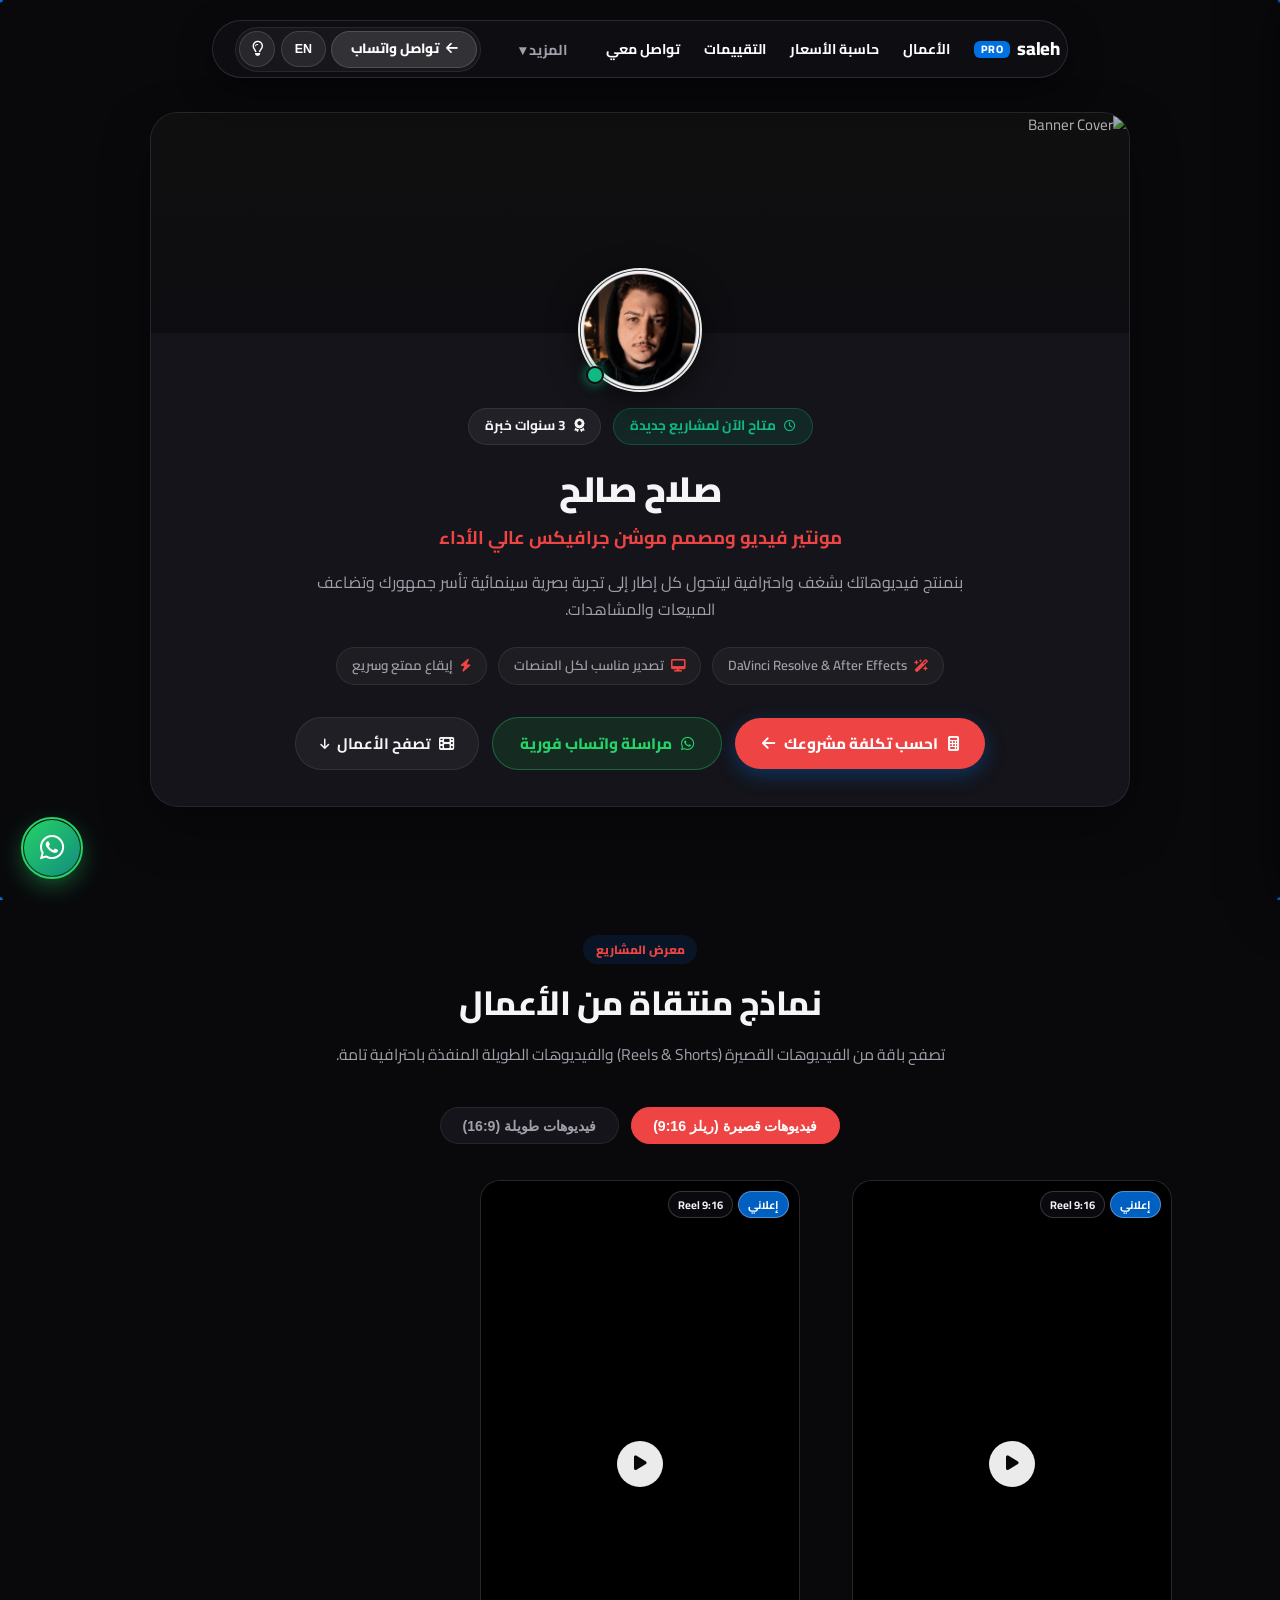
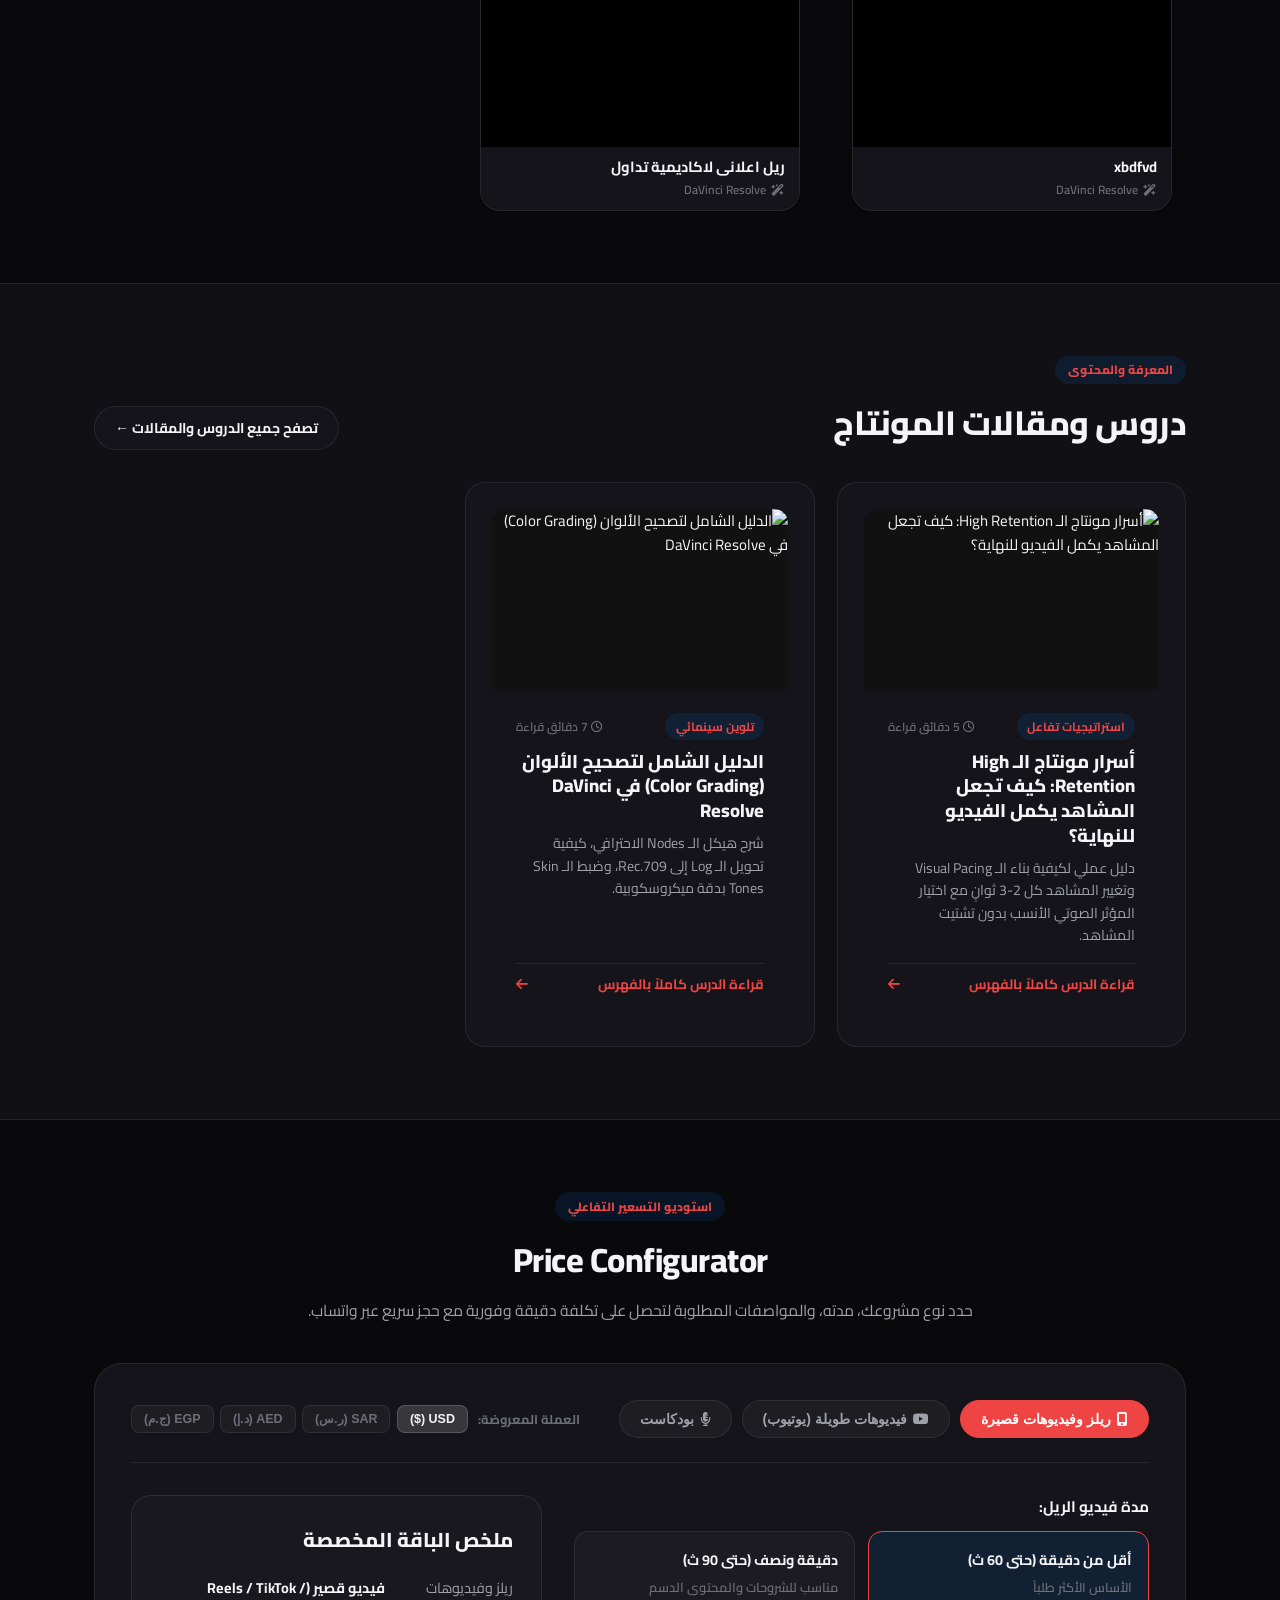
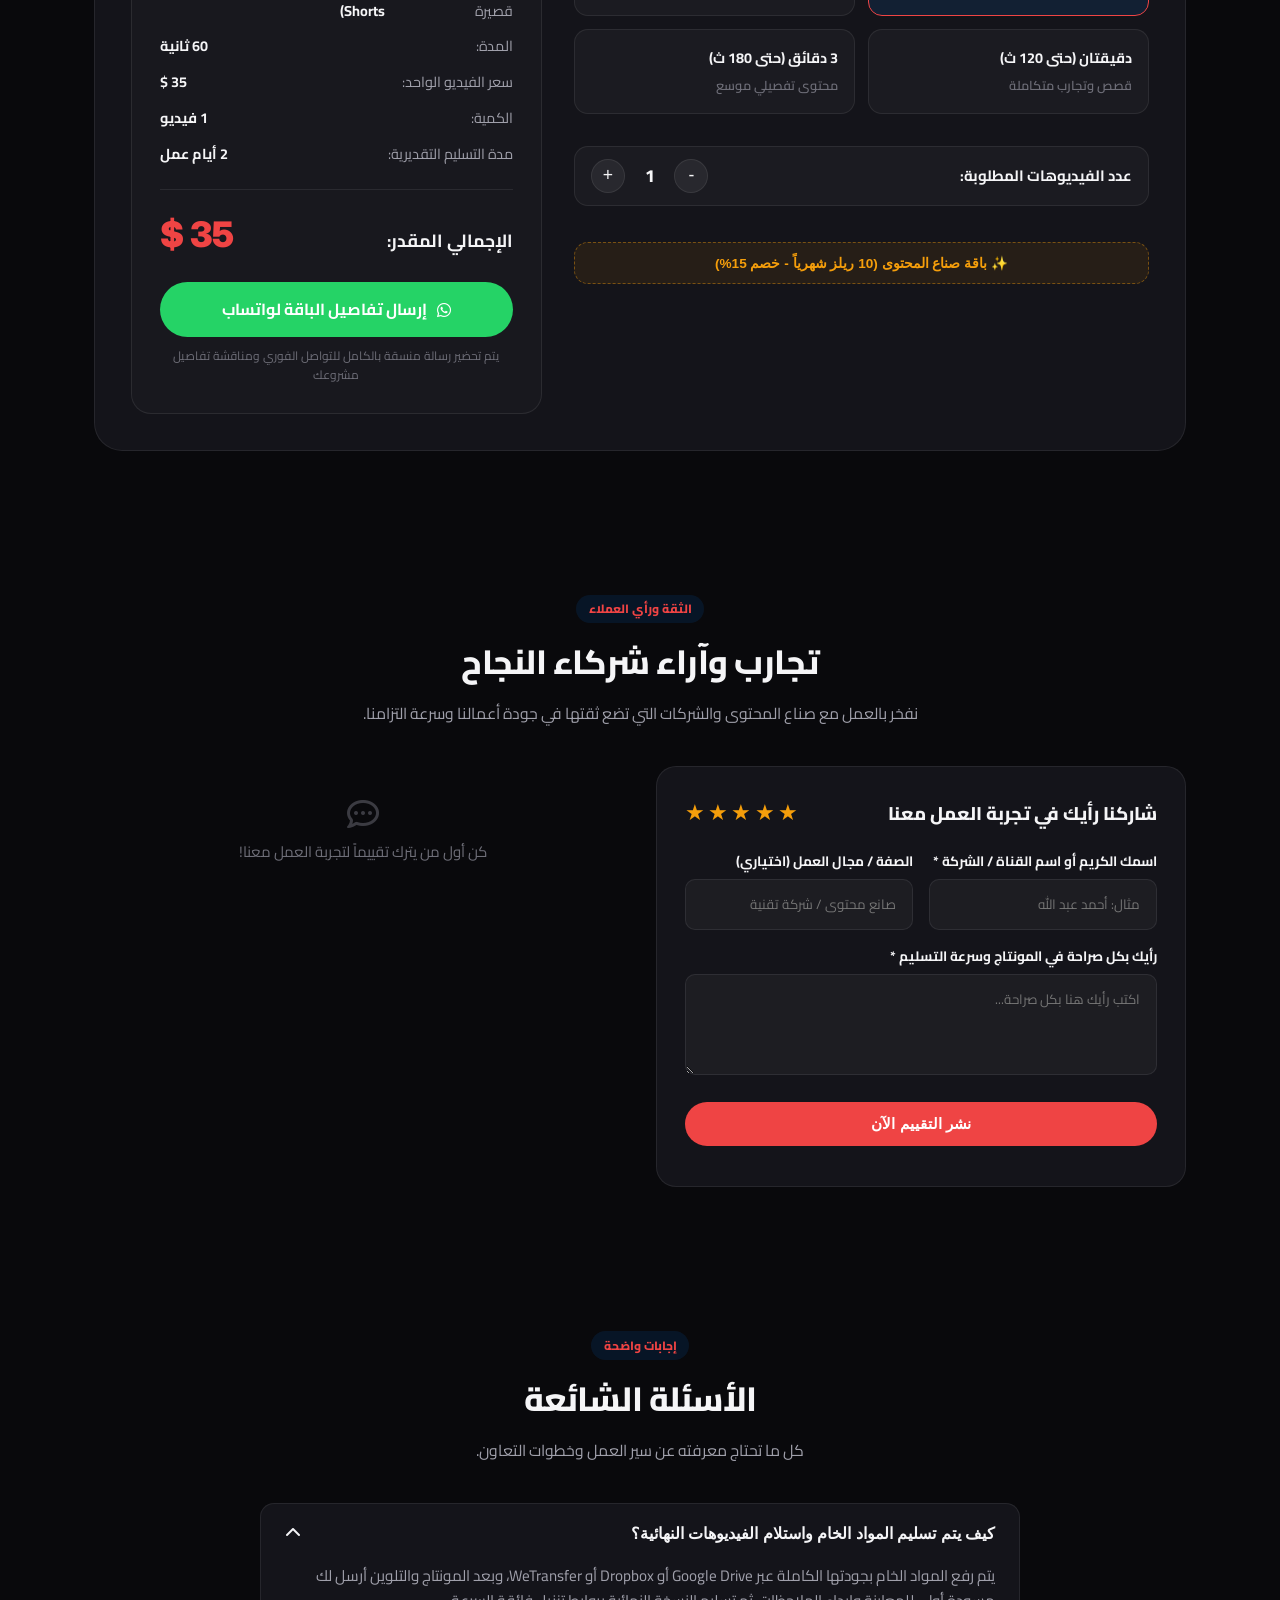
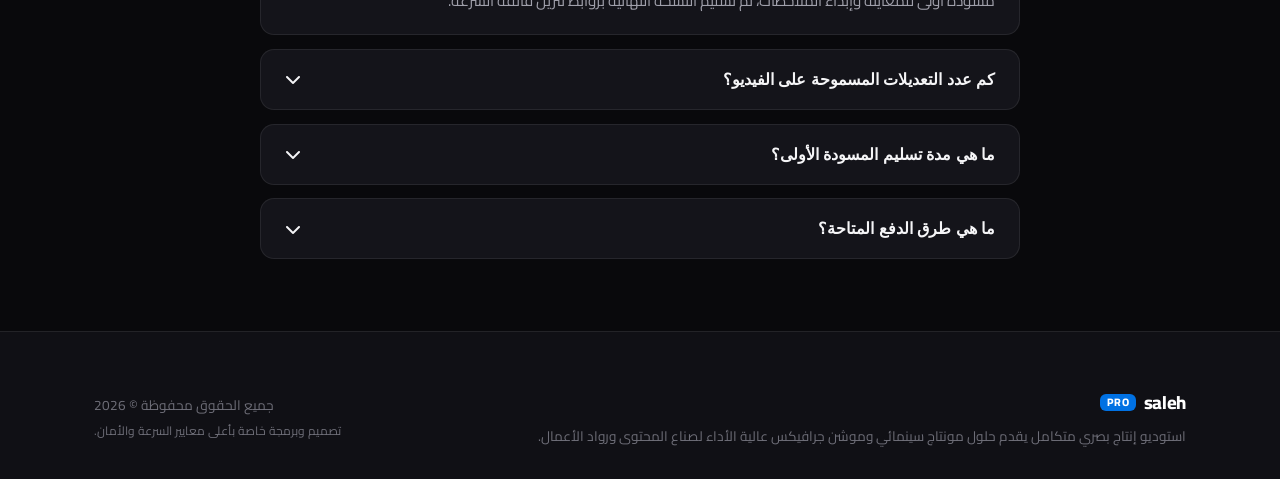
==== index.html @ 693d6382 "feat: eliminate mobile Google Drive touch overlay with desktop emulation scaler and bump v20261017_0" ====
<!DOCTYPE html>
<html lang="ar" dir="rtl">

<head>
    <meta charset="UTF-8">
    <meta name="viewport" content="width=device-width, initial-scale=1.0">
    <title>بورتفوليو مونتاج سينمائي احترافي | Creative Portfolio</title>
    <meta name="description"
        content="بورتفوليو واستوديو إنتاج فيديو سينمائي وموشن جرافيكس عالي الأداء لصناع المحتوى والبراندات. تصفح الأعمال، متجر القوالب، واحسب تكلفة مشروعك فورياً.">
    <link rel="icon" type="image/svg+xml" href="img/favicon.svg">

    <!-- Preconnect & Fonts -->
    <link rel="preconnect" href="https://fonts.googleapis.com">
    <link rel="preconnect" href="https://fonts.gstatic.com" crossorigin>
    <link
        href="https://fonts.googleapis.com/css2?family=Cairo:wght@400;600;700;800;900&family=Inter:wght@400;600;700;800;900&display=swap"
        rel="stylesheet">

    <!-- Stylesheet (Local First for Zero Latency) -->
    <link rel="stylesheet" href="css/style.css?v=20261017_010000">

    <!-- Configuration & Central Data Store (Synchronous head load for zero-FOUC and instant mobile hydration) -->
    <script src="js/config.js?v=20261017_010000"></script>

    <!-- Font Awesome Icons 6 -->
    <link rel="stylesheet" href="https://cdnjs.cloudflare.com/ajax/libs/font-awesome/6.5.1/css/all.min.css">

    <!-- Critical CSS Guard (Instant Dark Palette & Layout Stability) -->
    <style id="criticalFoucGuard">
        :root {
            --font-arabic: "Cairo", "Segoe UI", Tahoma, -apple-system, BlinkMacSystemFont, sans-serif;
            --font-sans: "Inter", -apple-system, BlinkMacSystemFont, "Segoe UI", sans-serif;
            --apple-blue: #0071e3;
            --apple-blue-hover: #0077ed;
            --bg-main: #09090c;
            --bg-surface: #101015;
            --bg-card: #14141a;
            --text-primary: #f5f5f7;
            --text-secondary: #a0a0ab;
            --border-subtle: rgba(255, 255, 255, 0.08);
            --border-glow: rgba(255, 255, 255, 0.25);
            --radius-pill: 9999px;
            --radius-xl: 28px;
        }
        html, body {
            background-color: #09090c !important;
            color: #f5f5f7 !important;
            font-family: var(--font-arabic) !important;
            margin: 0;
            padding: 0;
            -webkit-font-smoothing: antialiased;
        }
        body.theme-light {
            --bg-main: #f6f7fb;
            --bg-surface: #ffffff;
            --bg-card: #ffffff;
            --text-primary: #1d1d1f;
            --text-secondary: #6e6e73;
            background-color: #f6f7fb !important;
            color: #1d1d1f !important;
        }
        /* Hero Profile Card Cloak - Instant 0-FOUC Reveal */
        .hero-profile-card {
            background: var(--bg-card);
            border: 1px solid var(--border-subtle);
            border-radius: var(--radius-xl);
            overflow: hidden;
            box-shadow: 0 20px 50px rgba(0, 0, 0, 0.35);
            max-width: 980px;
            margin: 0 auto;
            position: relative;
            opacity: 0;
            visibility: hidden;
            transition: opacity 0.18s ease-out;
        }
        .hero-profile-card.hydrated {
            opacity: 1 !important;
            visibility: visible !important;
        }
        .profile-card-cover-wrap {
            position: relative;
            width: 100%;
            height: 220px;
            overflow: hidden;
            background: #111;
        }
        .profile-card-cover-img {
            width: 100%;
            height: 100%;
            object-fit: cover;
            object-position: center;
            filter: brightness(0.85);
            display: block;
        }
        .profile-card-main-body {
            padding: 0 2.25rem 2.25rem 2.25rem;
            position: relative;
            display: flex;
            flex-direction: column;
            align-items: center;
            text-align: center;
        }
        .profile-avatar-outer-wrap {
            margin-top: -65px;
            margin-bottom: 1rem;
            position: relative;
            z-index: 10;
        }
        .profile-avatar-frame {
            width: 124px;
            height: 124px;
            border-radius: 50%;
            border: 2.5px solid rgba(255, 255, 255, 0.9);
            box-shadow: 0 8px 30px rgba(0, 0, 0, 0.5);
            position: relative;
            background: #111;
            display: flex;
            align-items: center;
            justify-content: center;
        }
        .profile-avatar-img {
            width: 100%;
            height: 100%;
            border-radius: 50%;
            object-fit: cover;
            display: block;
        }
        .profile-hero-name {
            font-size: 2.2rem;
            font-weight: 900;
            margin-bottom: 0.4rem;
            color: var(--text-primary);
            letter-spacing: -0.5px;
            min-height: 2.6rem;
        }
        .profile-hero-role {
            font-size: 1.15rem;
            font-weight: 700;
            color: var(--apple-blue);
            margin-bottom: 1rem;
        }
        .profile-hero-bio {
            max-width: 680px;
            color: var(--text-secondary);
            font-size: 1rem;
            line-height: 1.7;
            margin-bottom: 1.5rem;
        }
    </style>

    <!-- Zero-FOUC Pre-Hydration -->
    <script>
        (function() {
            try {
                var rawCfg = localStorage.getItem('pro_portfolio_config');
                var theme = localStorage.getItem('site_theme');
                var defLang = 'ar';
                if (rawCfg) {
                    var c = JSON.parse(rawCfg);
                    if (!theme && c.branding && c.branding.theme) theme = c.branding.theme;
                    if (c.branding && c.branding.defaultLang) defLang = c.branding.defaultLang;
                    if (c.branding && c.branding.accentColor) {
                        document.documentElement.style.setProperty('--apple-blue', c.branding.accentColor);
                        document.documentElement.style.setProperty('--accent-glow', c.branding.accentColor + '30');
                    }
                }
                var lang = localStorage.getItem('site_lang') || defLang;
                document.documentElement.setAttribute('lang', lang);
                document.documentElement.setAttribute('dir', lang === 'ar' ? 'rtl' : 'ltr');
                if (theme === 'light') {
                    document.documentElement.classList.add('theme-light');
                    document.documentElement.classList.remove('theme-dark');
                } else {
                    document.documentElement.classList.add('theme-dark');
                    document.documentElement.classList.remove('theme-light');
                }
            } catch(e) {}
        })();
    </script>
</head>

<body class="theme-dark">

    <!-- Lightweight Background Particles Canvas -->
    <canvas id="particlesCanvas" class="bg-particles-canvas"></canvas>

    <!-- Mobile Navigation Drawer -->
    <div class="mobile-nav-backdrop" id="mobileNavBackdrop"></div>
    <aside class="mobile-nav-drawer" id="mobileNavDrawer">
        <div class="mobile-nav-header">
            <a href="index.html" class="nav-brand">
                <span id="mobileBrandLogoText">CREATIVE</span><span class="brand-badge" id="mobileBrandLogoBadge">PORTFOLIO</span>
            </a>
            <button type="button" class="btn-icon-toggle" id="btnCloseMobileNav" aria-label="Close Menu">
                <i class="fa-solid fa-xmark"></i>
            </button>
        </div>
        <div class="mobile-nav-links" id="mobileNavLinks"></div>
        <div style="margin-top: auto; padding-top: 1.5rem; border-top: 1px solid var(--border-subtle); display:flex; gap:0.6rem;">
            <a href="https://wa.me/201028076694" target="_blank" rel="noopener noreferrer" class="btn-pill-cta" id="mobileNavWaCta" style="flex-grow:1; justify-content:center;">
                <i class="fa-brands fa-whatsapp"></i> واتساب
            </a>
        </div>
    </aside>

    <!-- ==========================================================================
         1. Dynamic Island Floating Navbar
         ========================================================================== -->
    <div class="floating-navbar-wrapper">
        <header class="navbar-pill">
            <a href="index.html" class="nav-brand" id="brandLogoLink">
                <span id="brandLogoText">CREATIVE</span><span class="brand-badge pro-badge" id="brandLogoBadge">PRO</span>
            </a>

            <nav class="nav-links-desktop" id="dynamicNavContainer">
                <a href="#portfolio" data-i18n="nav.showcase">الأعمال</a>
                <a href="#calculator" data-i18n="nav.calculator">حاسبة الأسعار</a>
                <a href="#reviews" data-i18n="nav.reviews">التقييمات</a>
                <a href="#footerNavBrand" data-i18n="nav.contact">تواصل معي</a>
            </nav>

            <div class="nav-controls-capsule">
                <!-- Direct WhatsApp CTA Pill with Arrow (matching Image 3) -->
                <a href="https://wa.me/201028076694" target="_blank" rel="noopener noreferrer" class="nav-whatsapp-pill" id="navWaCta">
                    <i class="fa-solid fa-arrow-left" id="navWaArrow"></i>
                    <span data-i18n="nav.whatsappCta">تواصل واتساب</span>
                </a>

                <!-- Language Toggle -->
                <button class="nav-control-circle lang-btn" id="langToggleBtn" aria-label="Toggle Language" title="تغيير اللغة">
                    <span id="currentLangLabel">EN</span>
                </button>

                <!-- Theme Toggle with Lightbulb Icon (matching Image 3) -->
                <button class="nav-control-circle" id="themeToggleBtn" aria-label="Toggle Theme" title="تبديل الثيم">
                    <i class="fa-regular fa-lightbulb" id="themeToggleIcon"></i>
                </button>

                <!-- Mobile Menu Hamburger Button -->
                <button type="button" class="btn-mobile-nav-toggle" id="btnOpenMobileNav" aria-label="Open Menu">
                    <i class="fa-solid fa-bars"></i>
                </button>
            </div>
        </header>
    </div>

    <!-- ==========================================================================
         2. Hero Profile Card (Elite Studio Identity)
         ========================================================================== -->
    <section class="hero-section" id="bento">
        <div class="container">
            <div class="hero-profile-card" id="heroProfileCard">
                <!-- 1. Panoramic Banner Header -->
                <div class="profile-card-cover-wrap">
                    <img id="heroProfileCover" src="data:image/svg+xml,%3Csvg xmlns='http://www.w3.org/2000/svg' viewBox='0 0 1 1'%3E%3C/svg%3E" alt="Banner Cover" class="profile-card-cover-img">
                    <div class="cover-vignette-overlay"></div>
                </div>

                <!-- 2. Profile Card Content Area -->
                <div class="profile-card-main-body">
                    <!-- Avatar with crisp white border and live status indicator -->
                    <div class="profile-avatar-outer-wrap">
                        <div class="profile-avatar-frame">
                            <img id="heroProfileAvatar" src="data:image/svg+xml,%3Csvg xmlns='http://www.w3.org/2000/svg' viewBox='0 0 1 1'%3E%3C/svg%3E" alt="Avatar" class="profile-avatar-img">
                            <span class="status-indicator-dot dot-online" id="heroStatusDot" title="متصل الآن"></span>
                        </div>
                    </div>

                    <!-- Meta Badges Row (Online status + Availability + Experience) -->
                    <div class="profile-status-pills-row">
                        <span class="status-pill status-pill-available" id="heroStatusBadge">
                            <i class="fa-regular fa-clock" style="font-size:0.75rem;"></i>
                            <span id="heroAvailabilityText"></span>
                        </span>
                        <span class="status-pill status-pill-exp" id="heroExpBadge">
                            <i class="fa-solid fa-award"></i>
                        </span>
                    </div>

                    <!-- Name and Professional Title -->
                    <h1 class="profile-hero-name" id="heroProfileName"></h1>
                    <h2 class="profile-hero-role" id="heroProfileRole"></h2>

                    <!-- Concise Punchy Bio -->
                    <p class="profile-hero-bio" id="heroProfileBio"></p>

                    <!-- Creative Arsenal & Feature Chips -->
                    <div class="profile-chips-row" id="heroFeaturesWrap">
                        <span class="hero-chip"><i class="fa-solid fa-wand-magic-sparkles"></i> DaVinci Resolve & After Effects</span>
                        <span class="hero-chip"><i class="fa-solid fa-desktop"></i> تصدير مناسب لكل المنصات</span>
                        <span class="hero-chip"><i class="fa-solid fa-bolt"></i> إيقاع ممتع وسريع</span>
                    </div>

                    <!-- Action CTA Buttons Group -->
                    <div class="profile-actions-row">
                        <a href="#calculator" class="btn-hero-primary" id="heroCalcBtn">
                            <i class="fa-solid fa-calculator"></i>
                            <span data-i18n="heroCard.calcBtn">احسب تكلفة مشروعك</span>
                            <i class="fa-solid fa-arrow-left"></i>
                        </a>
                        <a href="https://wa.me/201028076694" target="_blank" rel="noopener noreferrer" class="btn-hero-secondary" id="heroWaBtn">
                            <i class="fa-brands fa-whatsapp"></i>
                            <span data-i18n="heroCard.waBtn">مراسلة واتساب فورية</span>
                        </a>
                        <a href="#portfolio" class="btn-hero-tertiary" id="heroWorksBtn">
                            <i class="fa-solid fa-film"></i>
                            <span data-i18n="heroCard.worksBtn">تصفح الأعمال</span>
                            <i class="fa-solid fa-arrow-down" style="font-size:0.75rem;"></i>
                        </a>
                    </div>
                </div>

                <!-- Instant Synchronous Hydration (Zero-FOUC on Refresh) -->
                <script>
                    (function() {
                        try {
                            var card = document.getElementById('heroProfileCard');
                            var rawCfg = localStorage.getItem('pro_portfolio_config');
                            var defCfg = (typeof DEFAULT_CONFIG !== 'undefined' && DEFAULT_CONFIG) ? DEFAULT_CONFIG : null;
                            var cfg = rawCfg ? JSON.parse(rawCfg) : defCfg;
                            var p = (cfg && cfg.profile) ? cfg.profile : (defCfg ? defCfg.profile : null);
                            var lang = localStorage.getItem('site_lang') || (cfg && cfg.branding && cfg.branding.defaultLang) || 'ar';
                            var isAr = lang === 'ar';

                            var a = document.getElementById('heroProfileAvatar');
                            if (a) a.src = (p && p.avatarUrl) ? p.avatarUrl : 'img/default-avatar.svg';

                            var c = document.getElementById('heroProfileCover');
                            if (c) c.src = (p && p.coverUrl) ? p.coverUrl : 'img/default-cover.svg';

                            var n = document.getElementById('heroProfileName');
                            if (n) n.textContent = p ? (isAr ? (p.nameAr || p.nameEn || '') : (p.nameEn || p.nameAr || '')) : (isAr ? 'صلاح صالح' : 'Salah Saleh');

                            var r = document.getElementById('heroProfileRole');
                            if (r) r.textContent = p ? (isAr ? (p.roleAr || p.roleEn || '') : (p.roleEn || p.roleAr || '')) : (isAr ? 'مونتير فيديو ومصمم موشن جرافيكس سينمائي' : 'Cinematic Video Editor & Motion Designer');

                            var b = document.getElementById('heroProfileBio');
                            if (b) b.textContent = p ? (isAr ? (p.bioAr || p.bioEn || '') : (p.bioEn || p.bioAr || '')) : (isAr ? 'بنمنتج فيديوهاتك بشغف واحترافية ليتحول كل إطار إلى تجربة بصرية سينمائية تأسر جمهورك وتضاعف المبيعات والمشاهدات.' : 'Crafting high-retention cinematic edits and kinetic visuals for creators and brands.');

                            var e = document.getElementById('heroExpBadge');
                            var yrs = (p && p.expYears) ? p.expYears : 3;
                            if (e) e.innerHTML = '<i class="fa-solid fa-award"></i> ' + yrs + (isAr ? ' سنوات خبرة' : '+ Years Experience');

                            var st = (p && p.workStatus) ? p.workStatus : 'online';
                            var d = document.getElementById('heroStatusDot');
                            if (d) d.className = 'status-indicator-dot dot-' + st;

                            var sb = document.getElementById('heroStatusBadge');
                            if (sb) sb.className = 'status-pill status-pill-' + (st === 'online' ? 'available' : (st === 'busy' ? 'busy' : 'offline'));

                            var at = document.getElementById('heroAvailabilityText');
                            if (at) {
                                if (isAr) {
                                    at.textContent = (p && (p.availabilityText || p.statusTextAr)) ? (p.availabilityText || p.statusTextAr) : (st === 'online' ? 'متاح الآن لمشاريع جديدة' : (st === 'busy' ? 'مشغول حالياً • متاح للحجز المسبق' : 'خارج أوقات العمل الآن'));
                                } else {
                                    at.textContent = (p && (p.availabilityTextEn || p.statusTextEn)) ? (p.availabilityTextEn || p.statusTextEn) : (st === 'online' ? 'Available now for new projects' : (st === 'busy' ? 'Currently busy • Available for booking' : 'Outside business hours'));
                                }
                            }

                            // Hydrate Feature Chips atomically
                            var featsWrap = document.getElementById('heroFeaturesWrap');
                            if (featsWrap) {
                                var feats = isAr 
                                    ? ((p && Array.isArray(p.features) && p.features.length > 0) ? p.features : ["DaVinci Resolve & After Effects", "تصدير مناسب لكل المنصات", "إيقاع ممتع وسريع"])
                                    : ((p && Array.isArray(p.featuresEn) && p.featuresEn.length > 0) ? p.featuresEn : ["DaVinci Resolve & After Effects", "Platform-Optimized Deliverables", "High Retention & Cinematic Pacing"]);
                                var icons = ['fa-wand-magic-sparkles', 'fa-desktop', 'fa-bolt', 'fa-film', 'fa-star'];
                                featsWrap.innerHTML = feats.map(function(feat, idx) {
                                    return '<span class="hero-chip"><i class="fa-solid ' + icons[idx % icons.length] + '"></i> ' + feat + '</span>';
                                }).join('');
                            }

                            // Hydrate CTA buttons
                            var heroCalcBtn = document.getElementById('heroCalcBtn');
                            if (heroCalcBtn) {
                                var sCalc = heroCalcBtn.querySelector('span');
                                if (sCalc) sCalc.textContent = isAr ? 'احسب تكلفة مشروعك' : 'Estimate Project Cost';
                            }
                            var heroWaBtn = document.getElementById('heroWaBtn');
                            if (heroWaBtn) {
                                var sWa = heroWaBtn.querySelector('span');
                                if (sWa) sWa.textContent = isAr ? 'مراسلة واتساب فورية' : 'Direct WhatsApp Chat';
                                if (p && p.whatsapp) heroWaBtn.href = 'https://wa.me/' + p.whatsapp;
                            }
                            var heroWorksBtn = document.getElementById('heroWorksBtn');
                            if (heroWorksBtn) {
                                var sWorks = heroWorksBtn.querySelector('span');
                                if (sWorks) sWorks.textContent = isAr ? 'تصفح الأعمال' : 'Explore Portfolio';
                            }

                            if (p && p.logoImgUrl) {
                                var bImg = document.getElementById('brandLogoImg');
                                if (bImg) { bImg.src = p.logoImgUrl; bImg.style.display = 'inline-block'; }
                                var bText = document.getElementById('brandTextWrap');
                                if (bText) bText.style.display = 'none';
                            } else if (p && p.logoText) {
                                var lt = document.getElementById('brandLogoText');
                                if (lt) lt.textContent = p.logoText;
                                var lb = document.getElementById('brandLogoBadge');
                                if (lb) lb.textContent = p.logoBadge || '';
                            }

                            // Reveal completely hydrated card atomically
                            if (card) {
                                card.classList.add('hydrated');
                            }
                        } catch(err) {
                            var cardFallback = document.getElementById('heroProfileCard');
                            if (cardFallback) cardFallback.classList.add('hydrated');
                        }
                    })();
                </script>
            </div>
        </div>
    </section>

    <!-- ==========================================================================
         3. Portfolio Showcase Section
         ========================================================================== -->
    <section class="portfolio-section" id="portfolio">
        <div class="container">
            <div class="section-head">
                <span class="section-tag" data-i18n="portfolio.tag">معرض المشاريع</span>
                <h2 class="section-title" data-i18n="portfolio.title">نماذج منتقاة من الأعمال</h2>
                <p class="section-desc" data-i18n="portfolio.subtitle">
                    تصفح باقة من الفيديوهات القصيرة (Reels & Shorts) والفيديوهات الطويلة المنفذة باحترافية تامة.
                </p>
            </div>

            <div class="portfolio-filter-bar">
                <button class="filter-btn active" data-filter="shorts" data-i18n="portfolio.filterShorts">
                    <i class="fa-solid fa-mobile-screen"></i> ريلز وشورتس (9:16)
                </button>
                <button class="filter-btn" data-filter="long" data-i18n="portfolio.filterLong">
                    <i class="fa-brands fa-youtube"></i> فيديوهات طويلة (16:9)
                </button>
            </div>

            <!-- Dynamic Projects Grid -->
            <div class="projects-grid" id="projectsGrid"></div>
        </div>
    </section>

    <!-- ==========================================================================
         4. Tutorials & Articles Preview Section
         ========================================================================== -->
    <section class="portfolio-section" id="homeTutorialsSection" style="background: var(--bg-surface); border-top: 1px solid var(--border-subtle); border-bottom: 1px solid var(--border-subtle);">
        <div class="container">
            <div style="display:flex; justify-content:space-between; align-items:flex-end; margin-bottom:2rem; flex-wrap:wrap; gap:1rem;">
                <div>
                    <span class="section-tag" data-i18n="tutorials.tag">المعرفة والمحتوى</span>
                    <h2 class="section-title" style="margin-bottom:0;" data-i18n="tutorials.title">دروس ومقالات المونتاج</h2>
                </div>
                <a href="tutorials.html" class="btn-secondary" style="font-size:0.88rem; padding:0.6rem 1.25rem;">
                    تصفح جميع الدروس والمقالات ←
                </a>
            </div>

            <div class="tutorials-grid" id="homeTutorialsPreview"></div>
        </div>
    </section>

    <!-- ==========================================================================
         5. Digital Templates & Products Store Preview Section
         ========================================================================== -->
    <section class="portfolio-section" id="homeStoreSection">
        <div class="container">
            <div style="display:flex; justify-content:space-between; align-items:flex-end; margin-bottom:2rem; flex-wrap:wrap; gap:1rem;">
                <div>
                    <span class="section-tag" data-i18n="store.tag">الأدوات الرقمية</span>
                    <h2 class="section-title" style="margin-bottom:0;" data-i18n="store.title">متجر القوالب والملحقات</h2>
                </div>
                <a href="store.html" class="btn-secondary" style="font-size:0.88rem; padding:0.6rem 1.25rem;">
                    زيارة المتجر بالكامل ←
                </a>
            </div>

            <div class="store-grid" id="homeStorePreview"></div>
        </div>
    </section>

    <!-- ==========================================================================
         6. Interactive Studio Configurator & Multi-Currency Calculator
         ========================================================================== -->
    <section class="calculator-section" id="calculator">
        <div class="container">
            <div class="section-head">
                <span class="section-tag" data-i18n="calculator.tag">استوديو التسعير التفاعلي</span>
                <h2 class="section-title" data-i18n="calculator.title">Price Configurator</h2>
                <p class="section-desc" data-i18n="calculator.subtitle">
                    حدد نوع مشروعك، مدته، والمواصفات المطلوبة لتحصل على تكلفة دقيقة وفورية مع حجز سريع عبر واتساب.
                </p>
            </div>

            <div class="configurator-card">
                <!-- Header: Service Tabs & Multi-Currency Switcher -->
                <div class="config-header-row">
                    <div class="config-tabs">
                        <button class="tab-btn active" data-tab="shorts">
                            <i class="fa-solid fa-mobile-screen"></i>
                            <span data-i18n="calculator.tabShorts">ريلز وفيديوهات قصيرة</span>
                        </button>
                        <button class="tab-btn" data-tab="long">
                            <i class="fa-brands fa-youtube"></i>
                            <span data-i18n="calculator.tabLong">فيديوهات طويلة</span>
                        </button>
                        <button class="tab-btn" data-tab="podcast">
                            <i class="fa-solid fa-microphone-lines"></i>
                            <span data-i18n="calculator.tabPodcast">بودكاست</span>
                        </button>
                    </div>

                    <!-- Currency Switcher: USD, SAR, AED, EGP -->
                    <div class="currency-switcher">
                        <span style="font-size:0.8rem; font-weight:700; color:var(--text-muted); margin-inline-end: 0.25rem;" data-i18n="calculator.currencyLabel">العملة:</span>
                        <button class="currency-btn active" data-curr="USD">USD ($)</button>
                        <button class="currency-btn" data-curr="SAR">SAR (ر.س)</button>
                        <button class="currency-btn" data-curr="AED">AED (د.إ)</button>
                        <button class="currency-btn" data-curr="EGP">EGP (ج.م)</button>
                    </div>
                </div>

                <div class="config-body-grid">
                    <!-- Controls Column -->
                    <div class="config-options-col">

                        <!-- Tab 1: Shorts Options -->
                        <div class="calc-panel" id="panel_shorts">
                            <label class="option-group-label" data-i18n="calculator.shortsLabel">مدة فيديو الريل:</label>
                            <div class="pills-radio-grid">
                                <label class="radio-pill-card">
                                    <input type="radio" name="reelDuration" value="60" checked>
                                    <div class="pill-card-inner">
                                        <span class="pill-title" data-i18n="calculator.opt60sTitle">أقل من دقيقة (حتى 60 ث)</span>
                                        <span class="pill-rate">الأساس الأكثر طلباً</span>
                                    </div>
                                </label>
                                <label class="radio-pill-card">
                                    <input type="radio" name="reelDuration" value="90">
                                    <div class="pill-card-inner">
                                        <span class="pill-title" data-i18n="calculator.opt90sTitle">دقيقة ونصف (حتى 90 ث)</span>
                                        <span class="pill-rate">مناسب للشروحات والمحتوى الدسم</span>
                                    </div>
                                </label>
                                <label class="radio-pill-card">
                                    <input type="radio" name="reelDuration" value="120">
                                    <div class="pill-card-inner">
                                        <span class="pill-title" data-i18n="calculator.opt120sTitle">دقيقتان (حتى 120 ث)</span>
                                        <span class="pill-rate">قصص وتجارب متكاملة</span>
                                    </div>
                                </label>
                                <label class="radio-pill-card">
                                    <input type="radio" name="reelDuration" value="180">
                                    <div class="pill-card-inner">
                                        <span class="pill-title" data-i18n="calculator.opt180sTitle">3 دقائق (حتى 180 ث)</span>
                                        <span class="pill-rate">محتوى تفصيلي موسع</span>
                                    </div>
                                </label>
                            </div>
                        </div>

                        <!-- Tab 2: Long Options -->
                        <div class="calc-panel" id="panel_long" style="display: none;">
                            <label class="option-group-label" data-i18n="calculator.motionLevelLabel">مستوى الموشن جرافيكس:</label>
                            <div class="pills-radio-grid" style="margin-bottom: 1.5rem;">
                                <label class="radio-pill-card">
                                    <input type="radio" name="motionLevel" value="simple" checked>
                                    <div class="pill-card-inner">
                                        <span class="pill-title" data-i18n="calculator.motionSimple">موشن هادئ وبسيط</span>
                                        <span class="pill-rate">تقطيع احترافي وB-Rolls وكابشنز</span>
                                    </div>
                                </label>
                                <label class="radio-pill-card">
                                    <input type="radio" name="motionLevel" value="heavy">
                                    <div class="pill-card-inner">
                                        <span class="pill-title" data-i18n="calculator.motionHeavy">موشن مكثف وتفصيلي</span>
                                        <span class="pill-rate">رسوم متقدمة ومؤثرات 2D بصرية</span>
                                    </div>
                                </label>
                            </div>

                            <div style="display:flex; justify-content:space-between; margin-bottom:0.5rem;">
                                <label class="option-group-label" data-i18n="calculator.durationMinutesLabel">مدة الفيديو بالدقائق:</label>
                                <strong id="longDurationVal" style="color:var(--apple-blue); font-weight:800;">8 دقائق</strong>
                            </div>
                            <input type="range" id="longDurationSlider" min="2" max="45" value="8" step="1" style="width: 100%; accent-color: var(--apple-blue);">
                        </div>

                        <!-- Tab 3: Podcast Options -->
                        <div class="calc-panel" id="panel_podcast" style="display: none;">
                            <label class="option-group-label" data-i18n="calculator.podcastLabel">مدة حلقة البودكاست:</label>
                            <div class="pills-radio-grid">
                                <label class="radio-pill-card">
                                    <input type="radio" name="podDuration" value="60">
                                    <div class="pill-card-inner">
                                        <span class="pill-title" data-i18n="calculator.pod1h">ساعة واحدة (60 دقيقة)</span>
                                        <span class="pill-rate">كاميرتان + تنقية وهندسة صوتية</span>
                                    </div>
                                </label>
                                <label class="radio-pill-card">
                                    <input type="radio" name="podDuration" value="120" checked>
                                    <div class="pill-card-inner">
                                        <span class="pill-title" data-i18n="calculator.pod2h">ساعتان (120 دقيقة)</span>
                                        <span class="pill-rate">توزيع كامل واستخراج مقاطع</span>
                                    </div>
                                </label>
                                <label class="radio-pill-card">
                                    <input type="radio" name="podDuration" value="180">
                                    <div class="pill-card-inner">
                                        <span class="pill-title" data-i18n="calculator.pod3h">3 ساعات (180 دقيقة)</span>
                                        <span class="pill-rate">جلسات حوارية مطولة</span>
                                    </div>
                                </label>
                            </div>
                        </div>

                        <!-- Quantity Stepper -->
                        <div class="stepper-row">
                            <span style="font-weight:700;" data-i18n="calculator.qtyLabel">عدد الفيديوهات المطلوبة:</span>
                            <div class="stepper-controls">
                                <button type="button" class="stepper-btn" id="qtyMinus">-</button>
                                <span class="stepper-count" id="qtyCount">1</span>
                                <button type="button" class="stepper-btn" id="qtyPlus">+</button>
                            </div>
                        </div>

                        <!-- Monthly Deal Preset Banner -->
                        <button type="button" class="deal-banner-btn" id="dealShortsBtn" data-i18n="calculator.dealShorts">
                            ✨ باقة صناع المحتوى (10 ريلز شهرياً - خصم 15%)
                        </button>
                    </div>

                    <!-- Live Summary Column -->
                    <div class="config-summary-card">
                        <div>
                            <h3 class="summary-heading" data-i18n="calculator.summaryTitle">ملخص الباقة المخصصة</h3>
                            <div class="summary-rows">
                                <div class="s-row">
                                    <span data-i18n="calculator.tabShorts">نوع الخدمة:</span>
                                    <strong id="sumService">فيديوهات قصيرة (ريلز)</strong>
                                </div>
                                <div class="s-row">
                                    <span data-i18n="calculator.paramDuration">المدة:</span>
                                    <strong id="sumDuration">أقل من دقيقة (≤ 60 ث)</strong>
                                </div>
                                <div class="s-row">
                                    <span data-i18n="calculator.singlePrice">سعر الفيديو الواحد:</span>
                                    <strong id="sumSingle">$35</strong>
                                </div>
                                <div class="s-row">
                                    <span data-i18n="calculator.quantityTotal">الكمية:</span>
                                    <strong id="sumQty">1 فيديو</strong>
                                </div>
                                <div class="s-row">
                                    <span data-i18n="calculator.deliveryTime">مدة التسليم:</span>
                                    <strong id="sumDelivery">يومان كحد أدنى</strong>
                                </div>
                                <div class="s-row" style="display: none; color: var(--accent-emerald);">
                                    <span data-i18n="calculator.discountApplied">خصم الباقة:</span>
                                    <strong id="sumDiscount">-$52</strong>
                                </div>
                            </div>

                            <div class="s-total-row">
                                <span data-i18n="calculator.totalEstimate">الإجمالي المقدر:</span>
                                <strong class="total-price-large" id="sumTotal">$35</strong>
                            </div>
                        </div>

                        <div>
                            <a href="#" target="_blank" rel="noopener noreferrer" class="btn-whatsapp-full" id="calcWhatsAppBtn">
                                <i class="fa-brands fa-whatsapp"></i>
                                <span data-i18n="calculator.bookWhatsapp">إرسال تفاصيل الباقة لواتساب</span>
                            </a>
                            <p style="text-align: center; font-size: 0.75rem; color: var(--text-muted); margin-top: 0.6rem;" data-i18n="calculator.instantNote">
                                يتم تجهيز رسالة منسقة بالكامل للتواصل الفوري عبر واتساب
                            </p>
                        </div>
                    </div>
                </div>
            </div>
        </div>
    </section>

    <!-- ==========================================================================
         7. Client Reviews Section
         ========================================================================== -->
    <section class="reviews-section" id="reviews" style="padding: 4.5rem 0; position: relative; z-index: 10;">
        <div class="container">
            <div class="section-head">
                <span class="section-tag" data-i18n="reviews.tag">الثقة ورأي العملاء</span>
                <h2 class="section-title" data-i18n="reviews.title">تجارب وآراء شركاء النجاح</h2>
                <p class="section-desc" data-i18n="reviews.subtitle">
                    نفخر بالعمل مع صناع المحتوى والشركات التي تضع ثقتها في جودة أعمالنا وسرعة التزامنا.
                </p>
            </div>

            <div style="display: grid; grid-template-columns: 1fr 1fr; gap: 2rem;">
                <!-- Review Form -->
                <div style="background: var(--bg-card); border: 1px solid var(--border-subtle); border-radius: var(--radius-lg); padding: 1.75rem;">
                    <div style="display:flex; justify-content:space-between; align-items:center; margin-bottom:1.25rem;">
                        <h3 style="font-size:1.15rem; font-weight:800;" data-i18n="reviews.formHeading">شاركنا رأيك في تجربة العمل معنا</h3>
                        <div id="starPicker" style="display:flex; gap:0.2rem; font-size:1.4rem; color:var(--accent-gold); cursor:pointer;">
                            <span class="star-btn active" data-rating="1">★</span>
                            <span class="star-btn active" data-rating="2">★</span>
                            <span class="star-btn active" data-rating="3">★</span>
                            <span class="star-btn active" data-rating="4">★</span>
                            <span class="star-btn active" data-rating="5">★</span>
                        </div>
                    </div>

                    <form id="clientReviewForm">
                        <div style="display:grid; grid-template-columns: 1fr 1fr; gap: 1rem; margin-bottom: 1rem;">
                            <div>
                                <label style="display:block; font-size:0.85rem; font-weight:700; margin-bottom:0.4rem;" data-i18n="reviews.nameLabel">الاسم أو القناة *</label>
                                <input type="text" id="reviewName" placeholder="مثال: أحمد عبد الله" required style="width:100%; padding:0.75rem 1rem; background:rgba(255,255,255,0.04); border:1px solid var(--border-subtle); border-radius:10px; color:#fff; font-family:inherit;">
                            </div>
                            <div>
                                <label style="display:block; font-size:0.85rem; font-weight:700; margin-bottom:0.4rem;" data-i18n="reviews.roleLabel">الصفة / المجال (اختياري)</label>
                                <input type="text" id="reviewRole" placeholder="صانع محتوى / شركة تقنية" style="width:100%; padding:0.75rem 1rem; background:rgba(255,255,255,0.04); border:1px solid var(--border-subtle); border-radius:10px; color:#fff; font-family:inherit;">
                            </div>
                        </div>

                        <div style="margin-bottom: 1.25rem;">
                            <label style="display:block; font-size:0.85rem; font-weight:700; margin-bottom:0.4rem;" data-i18n="reviews.commentLabel">تجربتك في جودة المونتاج وسرعة التسليم *</label>
                            <textarea id="reviewComment" rows="3" placeholder="اكتب رأيك هنا بكل صراحة..." required style="width:100%; padding:0.75rem 1rem; background:rgba(255,255,255,0.04); border:1px solid var(--border-subtle); border-radius:10px; color:#fff; font-family:inherit;"></textarea>
                        </div>

                        <button type="submit" class="btn-primary" style="width: 100%; justify-content: center;" data-i18n="reviews.submitBtn">
                            نشر التقييم الآن
                        </button>
                        <p id="reviewFeedback" style="font-size:0.85rem; margin-top:0.75rem; text-align:center;"></p>
                    </form>
                </div>

                <!-- Reviews Display Feed -->
                <div id="publishedReviewsContainer" style="max-height: 440px; overflow-y: auto; padding-inline-end: 0.5rem;"></div>
            </div>
        </div>
    </section>

    <!-- ==========================================================================
         8. FAQ Accordion Section
         ========================================================================== -->
    <section class="faq-section" id="faq">
        <div class="container">
            <div class="section-head">
                <span class="section-tag" data-i18n="faq.tag">إجابات واضحة</span>
                <h2 class="section-title" data-i18n="faq.title">الأسئلة الشائعة</h2>
                <p class="section-desc" data-i18n="faq.subtitle">
                    كل ما تحتاج معرفته عن سير العمل وخطوات التعاون.
                </p>
            </div>

            <div class="faq-list">
                <div class="faq-item active">
                    <button class="faq-trigger">
                        <span data-i18n="faq.q1">كيف يتم تسليم المواد الخام واستلام الفيديوهات النهائية؟</span>
                        <i class="fa-solid fa-chevron-down"></i>
                    </button>
                    <div class="faq-content">
                        <p data-i18n="faq.a1">يتم رفع المواد الخام بجودتها الكاملة عبر Google Drive أو WeTransfer، وبعد المونتاج والتلوين أرسل لك مسودة أولى للمعاينة، ثم تسليم النسخة النهائية بروابط تنزيل فائقة السرعة.</p>
                    </div>
                </div>

                <div class="faq-item">
                    <button class="faq-trigger">
                        <span data-i18n="faq.q2">كم عدد التعديلات المسموحة على الفيديو؟</span>
                        <i class="fa-solid fa-chevron-down"></i>
                    </button>
                    <div class="faq-content">
                        <p data-i18n="faq.a2">أقدم جولتي تعديلات مجانية وشاملة على كل فيديو حتى نصل للنتيجة التي تفوق توقعاتك وتناسب هوية قناتك أو علامتك التجارية.</p>
                    </div>
                </div>

                <div class="faq-item">
                    <button class="faq-trigger">
                        <span data-i18n="faq.q3">ما هي مدة تسليم المسودة الأولى؟</span>
                        <i class="fa-solid fa-chevron-down"></i>
                    </button>
                    <div class="faq-content">
                        <p data-i18n="faq.a3">لفيديوهات الريلز والشورتس: من 24 إلى 48 ساعة كحد أقصى. للفيديوهات الطويلة والبودكاست: من 3 إلى 5 أيام عمل، مع إمكانية التنسيق للطلبات العاجلة.</p>
                    </div>
                </div>

                <div class="faq-item">
                    <button class="faq-trigger">
                        <span data-i18n="faq.q4">ما هي طرق الدفع المتاحة؟</span>
                        <i class="fa-solid fa-chevron-down"></i>
                    </button>
                    <div class="faq-content">
                        <p data-i18n="faq.a4">نوفر خيارات دفع مرنة تشمل: التحويل البنكي المباشر، فودافون كاش / إنستاباي (داخل مصر)، وباي بال / STC Pay / تحويل دولي (للعملاء في الخليج والدول الأخرى).</p>
                    </div>
                </div>
            </div>
        </div>
    </section>

    <!-- ==========================================================================
         9. Footer
         ========================================================================== -->
    <footer class="site-footer">
        <div class="container footer-inner">
            <div>
                <a href="#" class="nav-brand" id="footerNavBrand" style="margin-bottom: 0.5rem; display:inline-flex;">
                    CREATIVE<span class="brand-badge">PORTFOLIO</span>
                </a>
                <p class="footer-copy" data-i18n="footer.brandBio">
                    استوديو إنتاج بصري متكامل يقدم حلول مونتاج سينمائي وموشن جرافيكس عالية الأداء لصناع المحتوى ورواد الأعمال.
                </p>
            </div>
            <div style="text-align: end;">
                <p class="footer-copy" data-i18n="footer.rights">جميع الحقوق محفوظة © 2026.</p>
                <p style="font-size: 0.75rem; color: var(--text-muted); margin-top: 0.25rem;" data-i18n="footer.developerTag">
                    تصميم وبرمجة خاصة بأعلى معايير السرعة والأمان.
                </p>
            </div>
        </div>
    </footer>

    <!-- Video Lightbox Modal (Studio Experience matching Image 1) -->
    <div class="lightbox-modal" id="lightboxModal" aria-hidden="true">
        <div class="lightbox-backdrop" id="lightboxBackdrop"></div>
        <div class="lightbox-content-box" id="lightboxContentBox">
            <button class="lightbox-close-btn" id="lightboxClose" aria-label="Close Video">
                <i class="fa-solid fa-xmark"></i>
            </button>
            <div class="lightbox-player-wrapper" id="lightboxPlayerContainer"></div>
            <div class="lightbox-footer-bar" id="lightboxFooterBar">
                <div class="lightbox-meta-info">
                    <h3 class="lightbox-proj-title" id="lightboxProjectTitle">عنوان المشروع</h3>
                    <div class="lightbox-proj-sub" id="lightboxProjectSubtitle">مونتاج سينمائي • ريلز تفاعلي</div>
                </div>
                <a href="#" target="_blank" rel="noopener noreferrer" class="btn-lightbox-order" id="lightboxWaCta">
                    <i class="fa-brands fa-whatsapp"></i>
                    <span>طلب مشروع فيديو مماثل</span>
                    <i class="fa-solid fa-arrow-left"></i>
                </a>
            </div>
        </div>
    </div>

    <!-- Floating WhatsApp Action Bubble -->
    <a href="https://wa.me/201028076694" target="_blank" rel="noopener noreferrer" class="floating-wa-bubble" id="floatingWaBubble" title="تواصل عبر واتساب">
        <i class="fa-brands fa-whatsapp"></i>
        <span class="floating-wa-ping"></span>
    </a>

    <!-- Scripts -->
    <script src="js/translations.js?v=20261017_010000"></script>
    <script src="js/analytics.js?v=20261017_010000"></script>
    <script src="js/main.js?v=20261017_010000"></script>
</body>

</html>
---- css/style.css ----
/* ==========================================================================
   CREATIVE PORTFOLIO - HIGH PERFORMANCE ULTRA-FAST BENTO DESIGN SYSTEM (2026)
   ========================================================================== */

:root {
    /* Fonts */
    --font-arabic: "Cairo", "Segoe UI", Tahoma, -apple-system, BlinkMacSystemFont, sans-serif;
    --font-sans: "Inter", -apple-system, BlinkMacSystemFont, "Segoe UI", sans-serif;

    /* Dynamic Brand Accent - Changeable from Admin Panel */
    --apple-blue: #0071e3;
    --apple-blue-hover: #0077ed;
    --apple-blue-subtle: rgba(0, 113, 227, 0.12);
    --accent-glow: rgba(0, 113, 227, 0.25);

    /* Accents */
    --accent-emerald: #10b981;
    --accent-gold: #f59e0b;
    --accent-purple: #8b5cf6;
    --accent-crimson: #ef4444;
    --accent-whatsapp: #25d366;
    --accent-whatsapp-hover: #20bd5a;

    /* Radiuses */
    --radius-pill: 9999px;
    --radius-sm: 8px;
    --radius-md: 14px;
    --radius-lg: 20px;
    --radius-xl: 28px;

    /* High Performance Fast Transitions */
    --transition-fast: 0.15s ease-out;
    --transition-smooth: 0.25s ease-out;

    --container-max-w: 1140px;
}

/* Dark Theme (Default) - Optimized for 120 FPS Rendering */
body.theme-dark {
    --bg-main: #09090c;
    --bg-surface: #101015;
    --bg-card: #14141a;
    --bg-card-hover: #1c1c24;
    --text-primary: #f5f5f7;
    --text-secondary: #a0a0ab;
    --text-muted: #6e6e78;
    --border-subtle: rgba(255, 255, 255, 0.08);
    --border-strong: rgba(255, 255, 255, 0.16);
    --border-glow: rgba(255, 255, 255, 0.25);
    --glass-blur: blur(12px); /* Lightweight blur for maximum FPS */
    --glass-bg: rgba(16, 16, 22, 0.88);
    --card-shadow: 0 8px 24px rgba(0, 0, 0, 0.35);
}

/* Light Theme */
body.theme-light {
    --bg-main: #f6f7fb;
    --bg-surface: #ffffff;
    --bg-card: #ffffff;
    --bg-card-hover: #f9fafd;
    --text-primary: #121215;
    --text-secondary: #5a5a66;
    --text-muted: #8c8c98;
    --border-subtle: rgba(0, 0, 0, 0.08);
    --border-strong: rgba(0, 0, 0, 0.15);
    --border-glow: rgba(0, 0, 0, 0.22);
    --glass-blur: blur(12px);
    --glass-bg: rgba(255, 255, 255, 0.9);
    --card-shadow: 0 6px 20px rgba(0, 0, 0, 0.05);
}

/* Base Reset */
*, *::before, *::after {
    box-sizing: border-box;
    margin: 0;
    padding: 0;
}

html {
    scroll-behavior: smooth;
    font-family: var(--font-arabic);
    overflow-x: hidden;
    -webkit-font-smoothing: antialiased;
}

html[dir="ltr"] {
    font-family: var(--font-sans);
}

body {
    min-height: 100vh;
    background-color: var(--bg-main);
    color: var(--text-primary);
    font-size: 15px;
    line-height: 1.6;
    overflow-x: hidden;
    transition: background-color var(--transition-smooth), color var(--transition-smooth);
}

.container {
    width: 100%;
    max-width: var(--container-max-w);
    margin: 0 auto;
    padding: 0 1.5rem;
}

/* ==========================================================================
   Dynamic Island Floating Navbar
   ========================================================================== */
.floating-navbar-wrapper {
    position: fixed;
    top: 1.25rem;
    left: 0;
    right: 0;
    display: flex;
    justify-content: center;
    z-index: 1000;
    pointer-events: none;
    padding: 0 1rem;
}

.navbar-pill {
    pointer-events: auto;
    display: flex;
    align-items: center;
    justify-content: space-between;
    gap: 1.5rem;
    padding: 0.35rem 0.45rem 0.35rem 1.4rem;
    background: rgba(14, 14, 20, 0.94);
    backdrop-filter: blur(24px);
    -webkit-backdrop-filter: blur(24px);
    border: 1px solid rgba(255, 255, 255, 0.12);
    border-radius: 9999px;
    box-shadow: 0 12px 36px rgba(0, 0, 0, 0.45);
    transition: transform var(--transition-fast), border-color var(--transition-fast), box-shadow var(--transition-fast);
}

[dir="ltr"] .navbar-pill {
    padding: 0.35rem 1.4rem 0.35rem 0.45rem;
}

.navbar-pill:hover {
    border-color: rgba(255, 255, 255, 0.22);
}

.nav-brand {
    font-size: 1.15rem;
    font-weight: 800;
    color: #ffffff;
    text-decoration: none;
    display: flex;
    align-items: center;
    gap: 0.45rem;
    letter-spacing: -0.3px;
}

.brand-badge, .brand-badge.pro-badge {
    font-size: 0.68rem;
    font-weight: 800;
    text-transform: uppercase;
    background: #0071e3;
    color: #ffffff;
    padding: 2px 7px;
    border-radius: 6px;
    letter-spacing: 0.5px;
    display: inline-flex;
    align-items: center;
    line-height: 1.2;
}

.nav-links-desktop {
    display: flex;
    align-items: center;
    gap: 1.5rem;
}

.nav-links-desktop a {
    color: rgba(255, 255, 255, 0.72);
    text-decoration: none;
    font-size: 0.88rem;
    font-weight: 700;
    transition: color 0.2s ease;
}

.nav-links-desktop a:hover, .nav-links-desktop a.active {
    color: #ffffff;
}

.nav-controls-capsule, .nav-controls {
    display: flex;
    align-items: center;
    gap: 0.35rem;
    background: rgba(255, 255, 255, 0.04);
    border: 1px solid rgba(255, 255, 255, 0.08);
    padding: 3px;
    border-radius: 9999px;
}

.nav-whatsapp-pill, .btn-pill-cta {
    background: rgba(255, 255, 255, 0.12);
    border: 1px solid rgba(255, 255, 255, 0.15);
    color: #ffffff;
    text-decoration: none;
    font-size: 0.84rem;
    font-weight: 800;
    padding: 0.42rem 1.15rem;
    border-radius: 9999px;
    display: inline-flex;
    align-items: center;
    gap: 0.45rem;
    transition: all 0.2s ease;
    white-space: nowrap;
}

.nav-whatsapp-pill:hover, .btn-pill-cta:hover {
    background: rgba(255, 255, 255, 0.22);
    color: #ffffff;
    transform: translateY(-1px);
    box-shadow: 0 4px 15px rgba(255, 255, 255, 0.15);
}

[dir="ltr"] .nav-whatsapp-pill i, [dir="ltr"] .btn-pill-cta i.fa-arrow-left {
    transform: rotate(180deg);
}

.nav-control-circle, .btn-icon-toggle {
    background: rgba(255, 255, 255, 0.08);
    border: 1px solid rgba(255, 255, 255, 0.12);
    color: #ffffff;
    width: 36px;
    height: 36px;
    border-radius: 50%;
    display: flex;
    align-items: center;
    justify-content: center;
    cursor: pointer;
    font-size: 0.95rem;
    transition: all 0.2s ease;
}

.nav-control-circle:hover, .btn-icon-toggle:hover {
    background: rgba(255, 255, 255, 0.18);
    transform: translateY(-1px);
    color: #ffffff;
}

.nav-control-circle.lang-btn, .lang-btn {
    width: auto;
    padding: 0 0.8rem;
    font-size: 0.78rem;
    font-weight: 800;
    border-radius: 9999px;
}

/* ==========================================================================
   Hero Section & Bento Grid 2.0
   ========================================================================== */
.hero-section {
    position: relative;
    padding-top: 7rem;
    padding-bottom: 3.5rem;
    z-index: 10;
}

/* ==========================================================================
   Elite Studio Hero Profile Card (Distinct & Ultra-Luxury Aesthetic)
   ========================================================================== */
.hero-profile-card {
    background: var(--bg-card);
    border: 1px solid var(--border-subtle);
    border-radius: var(--radius-xl);
    overflow: hidden;
    box-shadow: 0 20px 50px rgba(0, 0, 0, 0.35);
    max-width: 980px;
    margin: 0 auto;
    position: relative;
    transition: transform var(--transition-normal), border-color var(--transition-normal), opacity 0.18s ease-out;
}

.hero-profile-card.hydrated {
    opacity: 1 !important;
    visibility: visible !important;
}

.hero-profile-card:hover {
    border-color: var(--border-glow);
}

.profile-card-cover-wrap {
    position: relative;
    width: 100%;
    height: 220px;
    overflow: hidden;
    background: #111;
}

.profile-card-cover-img {
    width: 100%;
    height: 100%;
    object-fit: cover;
    object-position: center;
    filter: brightness(0.85);
    transition: transform 0.6s ease;
}

.hero-profile-card:hover .profile-card-cover-img {
    transform: scale(1.02);
}

.cover-vignette-overlay {
    position: absolute;
    inset: 0;
    background: linear-gradient(to bottom, rgba(0,0,0,0.1) 0%, rgba(13, 13, 18, 0.85) 100%);
    pointer-events: none;
}

.profile-card-main-body {
    padding: 0 2.25rem 2.25rem 2.25rem;
    position: relative;
    display: flex;
    flex-direction: column;
    align-items: center;
    text-align: center;
}

.profile-avatar-outer-wrap {
    margin-top: -65px;
    margin-bottom: 1rem;
    position: relative;
    z-index: 10;
}

.profile-avatar-frame {
    width: 124px;
    height: 124px;
    border-radius: 50%;
    border: 2.5px solid rgba(255, 255, 255, 0.9);
    box-shadow: 0 8px 30px rgba(0, 0, 0, 0.5), 0 0 0 1px rgba(0,0,0,0.2);
    position: relative;
    background: #111;
    display: flex;
    align-items: center;
    justify-content: center;
}

.profile-avatar-img {
    width: 100%;
    height: 100%;
    border-radius: 50%;
    object-fit: cover;
}

.status-indicator-dot {
    position: absolute;
    bottom: 6px;
    left: 6px;
    width: 18px;
    height: 18px;
    border-radius: 50%;
    border: 2.5px solid #0d0d12;
    z-index: 12;
}

.dot-online {
    background: #10b981;
    box-shadow: 0 0 12px rgba(16, 185, 129, 0.8);
    animation: pulseDot 2s infinite ease-in-out;
}

.dot-busy {
    background: #f59e0b;
    box-shadow: 0 0 12px rgba(245, 158, 11, 0.8);
}

.dot-offline {
    background: #6b7280;
}

@keyframes pulseDot {
    0%, 100% { transform: scale(1); opacity: 1; }
    50% { transform: scale(1.15); opacity: 0.85; }
}

.profile-status-pills-row {
    display: flex;
    align-items: center;
    justify-content: center;
    gap: 0.75rem;
    flex-wrap: wrap;
    margin-bottom: 1rem;
}

.status-pill {
    display: inline-flex;
    align-items: center;
    gap: 0.5rem;
    padding: 0.4rem 1rem;
    border-radius: var(--radius-pill);
    font-size: 0.85rem;
    font-weight: 700;
}

.status-pill-available {
    background: rgba(16, 185, 129, 0.12);
    border: 1px solid rgba(16, 185, 129, 0.28);
    color: #10b981;
}

.status-pill-busy {
    background: rgba(245, 158, 11, 0.12);
    border: 1px solid rgba(245, 158, 11, 0.28);
    color: #f59e0b;
}

.status-pill-offline {
    background: rgba(107, 114, 128, 0.12);
    border: 1px solid rgba(107, 114, 128, 0.28);
    color: #9ca3af;
}

.status-pill-exp {
    background: rgba(255, 255, 255, 0.06);
    border: 1px solid var(--border-subtle);
    color: var(--text-primary);
}

.profile-hero-name {
    font-size: 2.2rem;
    font-weight: 900;
    margin-bottom: 0.4rem;
    color: var(--text-primary);
    letter-spacing: -0.5px;
}

.profile-hero-role {
    font-size: 1.15rem;
    font-weight: 700;
    color: var(--apple-blue);
    margin-bottom: 1rem;
}

.profile-hero-bio {
    max-width: 680px;
    color: var(--text-secondary);
    font-size: 1rem;
    line-height: 1.7;
    margin-bottom: 1.5rem;
}

.profile-chips-row {
    display: flex;
    align-items: center;
    justify-content: center;
    gap: 0.65rem;
    flex-wrap: wrap;
    margin-bottom: 2rem;
}

.hero-chip {
    display: inline-flex;
    align-items: center;
    gap: 0.45rem;
    padding: 0.45rem 0.95rem;
    background: rgba(255, 255, 255, 0.04);
    border: 1px solid var(--border-subtle);
    border-radius: var(--radius-pill);
    font-size: 0.84rem;
    color: var(--text-secondary);
    font-weight: 600;
    transition: all var(--transition-fast);
}

.hero-chip:hover {
    background: rgba(255, 255, 255, 0.08);
    border-color: var(--border-strong);
    color: var(--text-primary);
}

.hero-chip i {
    color: var(--apple-blue);
    font-size: 0.8rem;
}

.profile-actions-row {
    display: flex;
    align-items: center;
    justify-content: center;
    gap: 0.85rem;
    flex-wrap: wrap;
    width: 100%;
}

.btn-hero-primary {
    background: var(--apple-blue);
    color: #fff;
    text-decoration: none;
    font-weight: 800;
    font-size: 0.95rem;
    padding: 0.85rem 1.65rem;
    border-radius: var(--radius-pill);
    display: inline-flex;
    align-items: center;
    gap: 0.6rem;
    box-shadow: 0 6px 20px rgba(0, 113, 227, 0.35);
    transition: all var(--transition-fast);
}

.btn-hero-primary:hover {
    background: var(--apple-blue-hover);
    transform: translateY(-2px);
    box-shadow: 0 8px 25px rgba(0, 113, 227, 0.5);
}

.btn-hero-secondary {
    background: rgba(37, 211, 102, 0.12);
    border: 1px solid rgba(37, 211, 102, 0.35);
    color: #25D366;
    text-decoration: none;
    font-weight: 800;
    font-size: 0.95rem;
    padding: 0.85rem 1.65rem;
    border-radius: var(--radius-pill);
    display: inline-flex;
    align-items: center;
    gap: 0.6rem;
    transition: all var(--transition-fast);
}

.btn-hero-secondary:hover {
    background: #25D366;
    color: #fff;
    transform: translateY(-2px);
    box-shadow: 0 8px 25px rgba(37, 211, 102, 0.4);
}

.btn-hero-tertiary {
    background: rgba(255, 255, 255, 0.05);
    border: 1px solid var(--border-subtle);
    color: var(--text-primary);
    text-decoration: none;
    font-weight: 700;
    font-size: 0.95rem;
    padding: 0.85rem 1.5rem;
    border-radius: var(--radius-pill);
    display: inline-flex;
    align-items: center;
    gap: 0.5rem;
    transition: all var(--transition-fast);
}

.btn-hero-tertiary:hover {
    background: rgba(255, 255, 255, 0.1);
    border-color: var(--border-strong);
    transform: translateY(-2px);
}

@media (max-width: 768px) {
    .profile-card-cover-wrap {
        height: 160px;
    }
    .profile-avatar-outer-wrap {
        margin-top: -50px;
    }
    .profile-avatar-frame {
        width: 100px;
        height: 100px;
    }
    .profile-card-main-body {
        padding: 0 1.25rem 1.75rem 1.25rem;
    }
    .profile-hero-name {
        font-size: 1.65rem;
    }
    .profile-hero-role {
        font-size: 1rem;
    }
    .profile-hero-bio {
        font-size: 0.9rem;
    }
    .profile-actions-row {
        flex-direction: column;
        width: 100%;
    }
    .btn-hero-primary, .btn-hero-secondary, .btn-hero-tertiary {
        width: 100%;
        justify-content: center;
    }
}

.hero-header {
    text-align: center;
    max-width: 780px;
    margin: 0 auto 2.5rem auto;
}

.hero-status-pill {
    display: inline-flex;
    align-items: center;
    gap: 0.5rem;
    padding: 0.4rem 1rem;
    background: rgba(16, 185, 129, 0.12);
    border: 1px solid rgba(16, 185, 129, 0.25);
    border-radius: var(--radius-pill);
    color: var(--accent-emerald);
    font-size: 0.82rem;
    font-weight: 700;
    margin-bottom: 1.25rem;
}

.pulse-dot {
    width: 8px;
    height: 8px;
    border-radius: 50%;
    background: var(--accent-emerald);
}

.hero-title {
    font-size: 2.75rem;
    font-weight: 900;
    line-height: 1.22;
    margin-bottom: 1.25rem;
    letter-spacing: -1px;
}

.gradient-text {
    background: linear-gradient(135deg, var(--text-primary) 30%, var(--apple-blue) 100%);
    -webkit-background-clip: text;
    -webkit-text-fill-color: transparent;
}

.hero-subtitle {
    font-size: 1.1rem;
    color: var(--text-secondary);
    line-height: 1.7;
    margin-bottom: 2rem;
}

.hero-cta-group {
    display: flex;
    align-items: center;
    justify-content: center;
    gap: 0.85rem;
    flex-wrap: wrap;
}

.btn-primary {
    background: var(--apple-blue);
    color: #fff;
    font-weight: 700;
    font-size: 0.95rem;
    padding: 0.8rem 1.6rem;
    border-radius: var(--radius-pill);
    text-decoration: none;
    display: inline-flex;
    align-items: center;
    gap: 0.5rem;
    transition: all var(--transition-fast);
    border: none;
    cursor: pointer;
}

.btn-primary:hover {
    background: var(--apple-blue-hover);
    transform: translateY(-2px);
}

.btn-secondary {
    background: var(--bg-card);
    border: 1px solid var(--border-subtle);
    color: var(--text-primary);
    font-weight: 700;
    font-size: 0.95rem;
    padding: 0.8rem 1.6rem;
    border-radius: var(--radius-pill);
    text-decoration: none;
    display: inline-flex;
    align-items: center;
    gap: 0.5rem;
    transition: all var(--transition-fast);
}

.btn-secondary:hover {
    border-color: var(--border-strong);
    background: var(--bg-card-hover);
    transform: translateY(-2px);
}

.btn-whatsapp-outline {
    border-color: rgba(37, 211, 102, 0.4);
    color: var(--accent-whatsapp);
}

.btn-whatsapp-outline:hover {
    background: rgba(37, 211, 102, 0.12);
    border-color: var(--accent-whatsapp);
}

/* ==========================================================================
   Bento Grid Layout
   ========================================================================== */
.bento-grid {
    display: grid;
    grid-template-columns: repeat(12, 1fr);
    gap: 1.25rem;
    margin-top: 2rem;
}

.bento-card {
    background: var(--bg-card);
    border: 1px solid var(--border-subtle);
    border-radius: var(--radius-lg);
    padding: 1.75rem;
    position: relative;
    transition: transform var(--transition-fast), border-color var(--transition-fast);
}

.bento-card:hover {
    border-color: var(--border-glow);
    transform: translateY(-2px);
}

.bento-col-8 { grid-column: span 8; }
.bento-col-4 { grid-column: span 4; }
.bento-col-6 { grid-column: span 6; }
.bento-col-12 { grid-column: span 12; }

.bento-showreel-card {
    display: flex;
    flex-direction: column;
    justify-content: space-between;
    min-height: 270px;
    background: linear-gradient(135deg, rgba(0, 113, 227, 0.08) 0%, var(--bg-card) 100%);
}

.card-tag {
    font-size: 0.72rem;
    font-weight: 800;
    text-transform: uppercase;
    letter-spacing: 1px;
    color: var(--apple-blue);
    margin-bottom: 0.5rem;
    display: block;
}

.bento-card h3 {
    font-size: 1.4rem;
    font-weight: 800;
    margin-bottom: 0.5rem;
}

.bento-card p {
    color: var(--text-secondary);
    font-size: 0.92rem;
}

.metrics-row-grid {
    display: grid;
    grid-template-columns: repeat(4, 1fr);
    gap: 0.85rem;
    margin-top: 1rem;
}

.metric-box {
    background: rgba(255, 255, 255, 0.03);
    border: 1px solid var(--border-subtle);
    border-radius: var(--radius-md);
    padding: 0.9rem;
    text-align: center;
}

.metric-number {
    font-size: 1.8rem;
    font-weight: 900;
    color: var(--text-primary);
    display: block;
    font-family: var(--font-sans);
}

.metric-label {
    font-size: 0.78rem;
    color: var(--text-muted);
    font-weight: 600;
}

.software-chips-wrap {
    display: flex;
    flex-wrap: wrap;
    gap: 0.5rem;
    margin-top: 1rem;
}

.soft-chip {
    display: inline-flex;
    align-items: center;
    gap: 0.45rem;
    padding: 0.4rem 0.85rem;
    border-radius: var(--radius-pill);
    background: rgba(255, 255, 255, 0.05);
    border: 1px solid var(--border-subtle);
    font-size: 0.8rem;
    font-weight: 700;
    color: var(--text-primary);
}

/* Section Common Headings */
.section-head {
    text-align: center;
    max-width: 680px;
    margin: 0 auto 2.5rem auto;
}

.section-tag {
    font-size: 0.75rem;
    font-weight: 800;
    text-transform: uppercase;
    color: var(--apple-blue);
    background: var(--apple-blue-subtle);
    padding: 0.3rem 0.8rem;
    border-radius: var(--radius-pill);
    display: inline-block;
    margin-bottom: 0.75rem;
}

.section-title {
    font-size: 2.1rem;
    font-weight: 800;
    margin-bottom: 0.75rem;
    letter-spacing: -0.5px;
}

.section-desc {
    color: var(--text-secondary);
    font-size: 0.98rem;
    line-height: 1.6;
}

/* ==========================================================================
   Portfolio Showcase Section
   ========================================================================== */
.portfolio-section {
    padding: 4.5rem 0;
    position: relative;
    z-index: 10;
}

.portfolio-filter-bar {
    display: flex;
    align-items: center;
    justify-content: center;
    gap: 0.75rem;
    margin-bottom: 2.25rem;
}

.filter-btn {
    background: var(--bg-card);
    border: 1px solid var(--border-subtle);
    color: var(--text-secondary);
    padding: 0.6rem 1.35rem;
    border-radius: var(--radius-pill);
    font-weight: 700;
    font-size: 0.88rem;
    cursor: pointer;
    transition: all var(--transition-fast);
}

.filter-btn.active, .filter-btn:hover {
    color: #fff;
    background: var(--apple-blue);
    border-color: var(--apple-blue);
}

.projects-grid {
    display: grid;
    grid-template-columns: repeat(auto-fill, minmax(260px, 1fr));
    gap: 1.5rem;
    justify-content: center;
}

.project-card {
    background: var(--bg-card);
    border: 1px solid var(--border-subtle);
    border-radius: var(--radius-lg);
    overflow: hidden;
    cursor: pointer;
    transition: transform var(--transition-fast), border-color var(--transition-fast);
    display: flex;
    flex-direction: column;
}

.project-card:hover {
    transform: translateY(-4px);
    border-color: var(--border-glow);
}

.project-card.vertical-reel {
    max-width: 320px;
    width: 100%;
    margin: 0 auto;
}

.project-thumb-wrapper {
    position: relative;
    width: 100%;
    background: #000;
    overflow: hidden;
}

.aspect-9-16 {
    aspect-ratio: 9 / 16; /* Clean vertical reel proportions (cinematic TikTok/Reels/Shorts) */
    width: 100%;
}

.aspect-16-9 {
    aspect-ratio: 16 / 9;
}

.project-thumb-img {
    width: 100%;
    height: 100%;
    object-fit: cover;
    object-position: center;
}

/* Floating overlay tags directly over the thumbnail */
.project-floating-tags {
    position: absolute;
    top: 10px;
    right: 10px;
    z-index: 5;
    display: flex;
    align-items: center;
    gap: 0.35rem;
    pointer-events: none;
}

[dir="rtl"] .project-floating-tags {
    right: 10px;
    left: auto;
}

[dir="ltr"] .project-floating-tags {
    left: auto;
    right: 10px;
}

.project-floating-tags .tag-badge {
    font-size: 0.7rem;
    font-weight: 700;
    padding: 0.22rem 0.55rem;
    border-radius: var(--radius-pill);
    background: rgba(12, 12, 18, 0.78);
    backdrop-filter: blur(8px);
    -webkit-backdrop-filter: blur(8px);
    border: 1px solid rgba(255, 255, 255, 0.18);
    color: #f3f4f6;
    box-shadow: 0 2px 10px rgba(0, 0, 0, 0.45);
}

.project-floating-tags .tag-badge-accent {
    color: #fff;
    background: rgba(0, 113, 227, 0.85);
    border-color: rgba(255, 255, 255, 0.3);
}

.thumb-play-overlay {
    position: absolute;
    inset: 0;
    background: rgba(0, 0, 0, 0.25);
    display: flex;
    align-items: center;
    justify-content: center;
    transition: background var(--transition-fast);
}

.project-card:hover .thumb-play-overlay {
    background: rgba(0, 0, 0, 0.1);
}

.play-circle-btn {
    width: 46px;
    height: 46px;
    border-radius: 50%;
    background: rgba(255, 255, 255, 0.92);
    color: #070709;
    display: flex;
    align-items: center;
    justify-content: center;
    font-size: 1.05rem;
    transition: transform var(--transition-fast);
}

.project-card:hover .play-circle-btn {
    transform: scale(1.08);
    background: #fff;
}

/* Compact, space-saving info box at the bottom of the card */
.project-info-box {
    padding: 0.65rem 0.85rem;
    display: flex;
    flex-direction: column;
    justify-content: center;
    gap: 0.25rem;
    background: var(--bg-card);
}

.project-title {
    font-size: 0.92rem;
    font-weight: 700;
    color: var(--text-primary);
    margin: 0;
    line-height: 1.3;
    white-space: nowrap;
    overflow: hidden;
    text-overflow: ellipsis;
}

.project-software {
    font-size: 0.75rem;
    color: var(--text-muted);
    font-weight: 600;
    display: flex;
    align-items: center;
    gap: 0.35rem;
    white-space: nowrap;
    overflow: hidden;
    text-overflow: ellipsis;
}

/* ==========================================================================
   Tutorials & Articles Component Styles
   ========================================================================== */
.tutorials-grid {
    display: grid;
    grid-template-columns: repeat(3, 1fr);
    gap: 1.4rem;
}

.tutorial-card {
    background: var(--bg-card);
    border: 1px solid var(--border-subtle);
    border-radius: var(--radius-lg);
    padding: 1.6rem;
    display: flex;
    flex-direction: column;
    justify-content: space-between;
    transition: transform var(--transition-fast), border-color var(--transition-fast);
    text-decoration: none;
    color: inherit;
}

.tutorial-card:hover {
    border-color: var(--border-glow);
    transform: translateY(-3px);
}

.tut-top-meta {
    display: flex;
    align-items: center;
    justify-content: space-between;
    margin-bottom: 0.8rem;
}

.tut-badge {
    font-size: 0.75rem;
    font-weight: 700;
    color: var(--apple-blue);
    background: var(--apple-blue-subtle);
    padding: 0.25rem 0.65rem;
    border-radius: var(--radius-pill);
}

.tut-read-time {
    font-size: 0.75rem;
    color: var(--text-muted);
    font-weight: 600;
}

.tut-title {
    font-size: 1.15rem;
    font-weight: 800;
    line-height: 1.35;
    margin-bottom: 0.6rem;
    color: var(--text-primary);
}

.tut-summary {
    color: var(--text-secondary);
    font-size: 0.88rem;
    line-height: 1.6;
    margin-bottom: 1.25rem;
}

.tut-footer-action {
    display: flex;
    align-items: center;
    justify-content: space-between;
    padding-top: 1rem;
    border-top: 1px solid var(--border-subtle);
    font-size: 0.85rem;
    font-weight: 700;
    color: var(--apple-blue);
}

/* ==========================================================================
   Digital Products & Templates Store Component Styles
   ========================================================================== */
.store-grid {
    display: grid;
    grid-template-columns: repeat(3, 1fr);
    gap: 1.4rem;
}

.product-card {
    background: var(--bg-card);
    border: 1px solid var(--border-subtle);
    border-radius: var(--radius-xl);
    padding: 1.85rem;
    display: flex;
    flex-direction: column;
    justify-content: space-between;
    position: relative;
    transition: transform var(--transition-fast), border-color var(--transition-fast);
}

.product-card:hover {
    border-color: var(--apple-blue);
    transform: translateY(-3px);
}

.prod-badge {
    position: absolute;
    top: 1.25rem;
    left: 1.25rem;
    font-size: 0.72rem;
    font-weight: 800;
    padding: 0.3rem 0.75rem;
    border-radius: var(--radius-pill);
    background: rgba(245, 158, 11, 0.15);
    border: 1px solid rgba(245, 158, 11, 0.3);
    color: var(--accent-gold);
}

.prod-title {
    font-size: 1.25rem;
    font-weight: 800;
    margin-top: 1.5rem;
    margin-bottom: 0.6rem;
    color: var(--text-primary);
    line-height: 1.35;
}

.prod-desc {
    color: var(--text-secondary);
    font-size: 0.88rem;
    line-height: 1.6;
    margin-bottom: 1.25rem;
}

.prod-price-row {
    display: flex;
    align-items: baseline;
    gap: 0.4rem;
    margin-bottom: 1.25rem;
}

.prod-price-amount {
    font-size: 2.2rem;
    font-weight: 900;
    color: var(--text-primary);
    font-family: var(--font-sans);
}

.prod-price-currency {
    font-size: 0.9rem;
    color: var(--text-muted);
    font-weight: 700;
}

.prod-features-list {
    list-style: none;
    display: flex;
    flex-direction: column;
    gap: 0.6rem;
    margin-bottom: 1.5rem;
    border-top: 1px solid var(--border-subtle);
    padding-top: 1.25rem;
}

.prod-features-list li {
    font-size: 0.85rem;
    color: var(--text-secondary);
    display: flex;
    align-items: center;
    gap: 0.6rem;
}

.prod-features-list li i {
    color: var(--accent-emerald);
    font-size: 0.8rem;
}

.btn-buy-product {
    width: 100%;
    padding: 0.85rem 1rem;
    border-radius: var(--radius-pill);
    background: var(--apple-blue);
    color: #fff;
    font-weight: 800;
    font-size: 0.95rem;
    text-decoration: none;
    display: flex;
    align-items: center;
    justify-content: center;
    gap: 0.5rem;
    transition: all var(--transition-fast);
}

.btn-buy-product:hover {
    background: var(--apple-blue-hover);
    transform: translateY(-2px);
}

/* ==========================================================================
   Calculator Configurator Styles
   ========================================================================== */
.calculator-section {
    padding: 4.5rem 0;
    position: relative;
    z-index: 10;
}

.configurator-card {
    background: var(--bg-card);
    border: 1px solid var(--border-subtle);
    border-radius: var(--radius-xl);
    padding: 2.25rem;
}

.config-header-row {
    display: flex;
    align-items: center;
    justify-content: space-between;
    flex-wrap: wrap;
    gap: 1rem;
    margin-bottom: 2rem;
    padding-bottom: 1.5rem;
    border-bottom: 1px solid var(--border-subtle);
}

.config-tabs { display: flex; gap: 0.6rem; }

.tab-btn {
    background: rgba(255, 255, 255, 0.04);
    border: 1px solid var(--border-subtle);
    color: var(--text-secondary);
    padding: 0.6rem 1.25rem;
    border-radius: var(--radius-pill);
    font-weight: 700;
    font-size: 0.88rem;
    cursor: pointer;
    transition: all var(--transition-fast);
    display: flex;
    align-items: center;
    gap: 0.4rem;
}

.tab-btn.active {
    background: var(--apple-blue);
    color: #fff;
    border-color: var(--apple-blue);
}

.currency-switcher {
    display: flex;
    align-items: center;
    gap: 0.4rem;
}

.currency-btn {
    background: rgba(255, 255, 255, 0.04);
    border: 1px solid var(--border-subtle);
    color: var(--text-muted);
    padding: 0.35rem 0.75rem;
    border-radius: var(--radius-sm);
    font-weight: 700;
    font-size: 0.78rem;
    cursor: pointer;
    transition: all var(--transition-fast);
}

.currency-btn.active {
    background: rgba(255, 255, 255, 0.15);
    color: var(--text-primary);
    border-color: var(--border-strong);
}

.config-body-grid {
    display: grid;
    grid-template-columns: 7fr 5fr;
    gap: 2rem;
}

.config-options-col {
    display: flex;
    flex-direction: column;
    gap: 1.5rem;
}

.option-group-label {
    font-weight: 700;
    font-size: 0.95rem;
    color: var(--text-primary);
    margin-bottom: 0.75rem;
    display: block;
}

.pills-radio-grid {
    display: grid;
    grid-template-columns: repeat(2, 1fr);
    gap: 0.8rem;
}

.radio-pill-card { position: relative; cursor: pointer; }
.radio-pill-card input { position: absolute; opacity: 0; }

.pill-card-inner {
    background: rgba(255, 255, 255, 0.03);
    border: 1px solid var(--border-subtle);
    border-radius: var(--radius-md);
    padding: 1rem;
    transition: all var(--transition-fast);
}

.radio-pill-card input:checked + .pill-card-inner {
    border-color: var(--apple-blue);
    background: var(--apple-blue-subtle);
}

.pill-title {
    font-weight: 700;
    font-size: 0.9rem;
    display: block;
    color: var(--text-primary);
    margin-bottom: 0.25rem;
}

.pill-rate {
    font-size: 0.8rem;
    color: var(--text-muted);
    font-weight: 600;
}

.stepper-row {
    display: flex;
    align-items: center;
    justify-content: space-between;
    background: rgba(255, 255, 255, 0.03);
    border: 1px solid var(--border-subtle);
    border-radius: var(--radius-md);
    padding: 0.75rem 1rem;
    margin-top: 0.5rem;
}

.stepper-controls {
    display: flex;
    align-items: center;
    gap: 0.8rem;
}

.stepper-btn {
    width: 34px;
    height: 34px;
    border-radius: 50%;
    border: 1px solid var(--border-subtle);
    background: rgba(255, 255, 255, 0.06);
    color: var(--text-primary);
    font-size: 1.1rem;
    cursor: pointer;
    display: flex;
    align-items: center;
    justify-content: center;
}

.stepper-btn:hover { background: rgba(255, 255, 255, 0.15); }
.stepper-count { font-size: 1.1rem; font-weight: 800; min-width: 24px; text-align: center; }

.deal-banner-btn {
    background: rgba(245, 158, 11, 0.08);
    border: 1px dashed rgba(245, 158, 11, 0.4);
    color: var(--accent-gold);
    font-weight: 700;
    font-size: 0.85rem;
    padding: 0.75rem 1rem;
    border-radius: var(--radius-md);
    width: 100%;
    cursor: pointer;
    margin-top: 0.75rem;
    text-align: center;
    transition: all var(--transition-fast);
}

.deal-banner-btn.active, .deal-banner-btn:hover {
    background: rgba(245, 158, 11, 0.18);
    border-style: solid;
}

.config-summary-card {
    background: rgba(255, 255, 255, 0.02);
    border: 1px solid var(--border-subtle);
    border-radius: var(--radius-lg);
    padding: 1.75rem;
    display: flex;
    flex-direction: column;
    justify-content: space-between;
}

.summary-heading {
    font-size: 1.25rem;
    font-weight: 800;
    margin-bottom: 1.25rem;
    color: var(--text-primary);
}

.summary-rows {
    display: flex;
    flex-direction: column;
    gap: 0.8rem;
    margin-bottom: 1.5rem;
}

.s-row {
    display: flex;
    justify-content: space-between;
    font-size: 0.9rem;
    color: var(--text-secondary);
}

.s-row strong { color: var(--text-primary); }

.s-total-row {
    padding-top: 1rem;
    border-top: 1px solid var(--border-subtle);
    margin-top: 0.5rem;
    display: flex;
    justify-content: space-between;
    align-items: baseline;
}

.s-total-row span { font-size: 1.1rem; font-weight: 700; color: var(--text-primary); }
.total-price-large {
    font-size: 2.2rem;
    font-weight: 900;
    color: var(--apple-blue);
    font-family: var(--font-sans);
}

.btn-whatsapp-full {
    background: var(--accent-whatsapp);
    color: #fff;
    text-decoration: none;
    font-weight: 700;
    font-size: 1rem;
    padding: 0.9rem 1.25rem;
    border-radius: var(--radius-pill);
    display: flex;
    align-items: center;
    justify-content: center;
    gap: 0.6rem;
    transition: all var(--transition-fast);
    margin-top: 1.25rem;
}

.btn-whatsapp-full:hover {
    background: var(--accent-whatsapp-hover);
    transform: translateY(-2px);
}

/* ==========================================================================
   Upgraded Video Lightbox Modal (Studio Experience matching Image 1)
   ========================================================================== */
.lightbox-modal {
    position: fixed;
    inset: 0;
    z-index: 2500;
    display: none;
    align-items: center;
    justify-content: center;
    padding: 1.25rem;
}

.lightbox-modal.active {
    display: flex;
}

.lightbox-backdrop {
    position: absolute;
    inset: 0;
    background: rgba(0, 0, 0, 0.88);
    backdrop-filter: blur(8px);
    -webkit-backdrop-filter: blur(8px);
}

.lightbox-content-box {
    position: relative;
    z-index: 10;
    width: 100%;
    max-width: 480px; /* Spacious, luxury reel viewport matching desktop showcase */
    height: min(92vh, 860px);
    max-height: 92vh;
    background: #09090e;
    border: 1px solid rgba(255, 255, 255, 0.15);
    border-radius: 22px;
    overflow: hidden;
    box-shadow: 0 25px 60px rgba(0, 0, 0, 0.85);
    display: flex;
    flex-direction: column;
    animation: lightboxPop 0.28s cubic-bezier(0.16, 1, 0.3, 1);
}

.lightbox-content-box.widescreen-mode {
    max-width: 960px;
    height: auto;
    max-height: 92vh;
}

@keyframes lightboxPop {
    from { transform: scale(0.95); opacity: 0; }
    to { transform: scale(1); opacity: 1; }
}

.lightbox-close-btn {
    position: absolute;
    top: 0.85rem;
    left: 0.85rem;
    background: rgba(0, 0, 0, 0.65);
    border: 1px solid rgba(255, 255, 255, 0.2);
    color: #fff;
    width: 36px;
    height: 36px;
    border-radius: 50%;
    cursor: pointer;
    font-size: 0.95rem;
    display: flex;
    align-items: center;
    justify-content: center;
    z-index: 25;
    transition: background 0.2s, transform 0.2s;
}

.lightbox-close-btn:hover {
    background: rgba(239, 68, 68, 0.8);
    transform: rotate(90deg);
}

.lightbox-player-wrapper {
    flex: 1;
    min-height: 0;
    width: 100%;
    height: 100%;
    background: #000;
    position: relative;
    display: flex;
    align-items: center;
    justify-content: center;
    overflow: hidden;
}

.lightbox-video-frame {
    width: 100%;
    height: 100%;
    max-height: 100%;
    background: #000;
    border: none;
    display: block;
    object-fit: contain;
}

.lightbox-video-frame.widescreen-frame {
    aspect-ratio: 16 / 9;
}

/* Google Drive Lightbox Scaler - Eliminates intrusive mobile center touch HUD */
.gdrive-iframe-scaler {
    position: relative;
    width: 100%;
    height: 100%;
    overflow: hidden;
    display: flex;
    align-items: center;
    justify-content: center;
    background: #000;
}

.gdrive-iframe-scaler.widescreen-frame {
    aspect-ratio: 16 / 9;
    max-height: 100%;
}

.gdrive-preview-iframe {
    width: 100%;
    height: 100%;
    border: none;
    background: #000;
    display: block;
}

.lightbox-footer-bar {
    background: rgba(14, 14, 20, 0.98);
    border-top: 1px solid rgba(255, 255, 255, 0.1);
    padding: 1.1rem 1.4rem;
    display: flex;
    align-items: center;
    justify-content: space-between;
    gap: 1rem;
    flex-wrap: wrap;
}

.lightbox-meta-info {
    flex: 1;
    min-width: 160px;
}

.lightbox-proj-title {
    font-size: 1.05rem;
    font-weight: 800;
    color: #fff;
    margin: 0 0 0.25rem 0;
    line-height: 1.3;
}

.lightbox-proj-sub {
    font-size: 0.8rem;
    color: var(--text-secondary);
}

.btn-lightbox-order {
    background: linear-gradient(135deg, #25D366 0%, #128C7E 100%);
    color: #fff;
    text-decoration: none;
    font-weight: 800;
    font-size: 0.88rem;
    padding: 0.65rem 1.25rem;
    border-radius: var(--radius-pill);
    display: inline-flex;
    align-items: center;
    gap: 0.5rem;
    white-space: nowrap;
    box-shadow: 0 4px 15px rgba(37, 211, 102, 0.35);
    transition: transform 0.2s, box-shadow 0.2s;
}

.btn-lightbox-order:hover {
    transform: translateY(-2px);
    box-shadow: 0 6px 20px rgba(37, 211, 102, 0.55);
}

/* Floating WhatsApp Action Bubble */
.floating-wa-bubble {
    position: fixed;
    bottom: 24px;
    left: 24px;
    z-index: 1500;
    width: 56px;
    height: 56px;
    border-radius: 50%;
    background: linear-gradient(135deg, #25D366 0%, #128C7E 100%);
    color: #fff;
    display: flex;
    align-items: center;
    justify-content: center;
    font-size: 1.75rem;
    text-decoration: none;
    box-shadow: 0 8px 25px rgba(37, 211, 102, 0.45);
    transition: transform 0.25s, box-shadow 0.25s;
}

.floating-wa-bubble:hover {
    transform: scale(1.1) translateY(-3px);
    box-shadow: 0 12px 30px rgba(37, 211, 102, 0.6);
}

.floating-wa-ping {
    position: absolute;
    inset: -3px;
    border-radius: 50%;
    border: 2px solid #25D366;
    animation: waPing 2.2s cubic-bezier(0, 0, 0.2, 1) infinite;
    pointer-events: none;
}

@keyframes waPing {
    0% { transform: scale(1); opacity: 0.8; }
    70%, 100% { transform: scale(1.4); opacity: 0; }
}

/* FAQ Accordion */
.faq-section {
    padding: 4.5rem 0;
    position: relative;
    z-index: 10;
}

.faq-list {
    max-width: 760px;
    margin: 0 auto;
    display: flex;
    flex-direction: column;
    gap: 0.85rem;
}

.faq-item {
    background: var(--bg-card);
    border: 1px solid var(--border-subtle);
    border-radius: var(--radius-md);
    overflow: hidden;
}

.faq-trigger {
    width: 100%;
    padding: 1.25rem 1.5rem;
    text-align: start;
    background: none;
    border: none;
    color: var(--text-primary);
    font-weight: 700;
    font-size: 1rem;
    cursor: pointer;
    display: flex;
    align-items: center;
    justify-content: space-between;
}

.faq-content {
    max-height: 0;
    overflow: hidden;
    transition: max-height 0.25s ease-out, padding 0.25s ease-out;
    padding: 0 1.5rem;
    color: var(--text-secondary);
    font-size: 0.95rem;
    line-height: 1.7;
}

.faq-item.active .faq-content {
    max-height: 250px;
    padding-bottom: 1.25rem;
}

.faq-item.active .faq-trigger i { transform: rotate(180deg); }

/* Footer */
.site-footer {
    padding: 3.5rem 0 2rem 0;
    border-top: 1px solid var(--border-subtle);
    background: var(--bg-surface);
    position: relative;
    z-index: 10;
}

.footer-inner {
    display: flex;
    align-items: center;
    justify-content: space-between;
    flex-wrap: wrap;
    gap: 1.5rem;
}

.footer-copy { color: var(--text-muted); font-size: 0.85rem; }

/* Particles Background Canvas */
.bg-particles-canvas {
    position: fixed;
    top: 0;
    left: 0;
    width: 100vw;
    height: 100vh;
    pointer-events: none;
    z-index: 0;
}

/* Dynamic Navbar Dropdown Menu */
.nav-dropdown-wrap {
    position: relative;
    display: inline-block;
}

.nav-dropdown-trigger {
    background: none;
    border: none;
    color: var(--text-secondary);
    font-weight: 700;
    font-size: 0.9rem;
    cursor: pointer;
    padding: 0.45rem 0.85rem;
    border-radius: var(--radius-pill);
    transition: all var(--transition-fast);
    display: inline-flex;
    align-items: center;
    gap: 0.35rem;
    font-family: inherit;
}

.nav-dropdown-trigger:hover {
    color: var(--text-primary);
    background: rgba(255, 255, 255, 0.05);
}

.nav-dropdown-menu {
    position: absolute;
    top: calc(100% + 8px);
    left: 50%;
    transform: translateX(-50%) translateY(4px);
    background: rgba(18, 18, 26, 0.96);
    backdrop-filter: blur(20px);
    border: 1px solid var(--border-subtle);
    border-radius: 14px;
    padding: 0.5rem;
    min-width: 170px;
    display: none;
    flex-direction: column;
    gap: 0.25rem;
    box-shadow: 0 15px 35px rgba(0, 0, 0, 0.6);
    z-index: 200;
}

.nav-dropdown-wrap:hover .nav-dropdown-menu {
    display: flex;
}

.nav-dropdown-link {
    padding: 0.55rem 0.85rem;
    color: var(--text-secondary);
    text-decoration: none;
    font-size: 0.86rem;
    font-weight: 700;
    border-radius: 8px;
    white-space: nowrap;
    transition: all var(--transition-fast);
}

.nav-dropdown-link:hover {
    background: rgba(255, 255, 255, 0.06);
    color: var(--apple-blue);
}

/* Tutorials & Blog Cover & Table of Contents */
.tut-card-cover-wrap {
    width: 100%;
    height: 180px;
    overflow: hidden;
    border-radius: var(--radius-md) var(--radius-md) 0 0;
    background: #111;
}

.tut-card-cover-img {
    width: 100%;
    height: 100%;
    object-fit: cover;
    transition: transform var(--transition-fast);
}

.tutorial-card:hover .tut-card-cover-img {
    transform: scale(1.05);
}

.article-modal-cover {
    width: 100%;
    max-height: 320px;
    object-fit: cover;
    border-radius: 16px;
    margin-bottom: 1.5rem;
    border: 1px solid var(--border-subtle);
}

.article-toc-box {
    background: rgba(255, 255, 255, 0.03);
    border: 1px solid var(--border-subtle);
    border-radius: 14px;
    padding: 1.25rem 1.5rem;
    margin: 1.5rem 0 2rem 0;
}

.article-toc-head {
    font-weight: 800;
    font-size: 1.05rem;
    color: var(--text-primary);
    margin-bottom: 0.75rem;
    display: flex;
    align-items: center;
    gap: 0.5rem;
}

.article-toc-list {
    list-style: none;
    display: flex;
    flex-direction: column;
    gap: 0.5rem;
}

.toc-jump-link {
    color: var(--apple-blue);
    text-decoration: none;
    font-size: 0.92rem;
    font-weight: 700;
    display: inline-flex;
    align-items: center;
    gap: 0.4rem;
    transition: transform var(--transition-fast), color var(--transition-fast);
    cursor: pointer;
}

.toc-jump-link:hover {
    transform: translateX(-4px);
    text-decoration: underline;
}

/* Mobile Menu Hamburger & Drawer */
.btn-mobile-nav-toggle {
    display: none;
    background: rgba(255, 255, 255, 0.08);
    border: 1px solid var(--border-subtle);
    color: var(--text-primary);
    width: 38px;
    height: 38px;
    border-radius: 50%;
    align-items: center;
    justify-content: center;
    font-size: 1.1rem;
    cursor: pointer;
    transition: all var(--transition-fast);
}

.btn-mobile-nav-toggle:hover {
    background: rgba(255, 255, 255, 0.16);
}

.mobile-nav-drawer {
    position: fixed;
    top: 0;
    right: -320px;
    width: min(300px, 85vw);
    height: 100vh;
    background: rgba(14, 14, 20, 0.98);
    backdrop-filter: blur(25px);
    -webkit-backdrop-filter: blur(25px);
    border-inline-start: 1px solid var(--border-subtle);
    z-index: 3000;
    display: flex;
    flex-direction: column;
    padding: 2rem 1.5rem;
    transition: right 0.35s cubic-bezier(0.16, 1, 0.3, 1);
    box-shadow: -15px 0 50px rgba(0, 0, 0, 0.7);
}

.mobile-nav-drawer.open {
    right: 0;
}

.mobile-nav-backdrop {
    position: fixed;
    inset: 0;
    background: rgba(0, 0, 0, 0.65);
    backdrop-filter: blur(4px);
    z-index: 2999;
    opacity: 0;
    pointer-events: none;
    transition: opacity 0.3s ease;
}

.mobile-nav-backdrop.active {
    opacity: 1;
    pointer-events: auto;
}

.mobile-nav-header {
    display: flex;
    align-items: center;
    justify-content: space-between;
    padding-bottom: 1.25rem;
    border-bottom: 1px solid var(--border-subtle);
    margin-bottom: 1.25rem;
}

.mobile-nav-links {
    display: flex;
    flex-direction: column;
    gap: 0.6rem;
    overflow-y: auto;
    flex-grow: 1;
}

.mobile-nav-links a {
    color: var(--text-secondary);
    text-decoration: none;
    font-size: 1.05rem;
    font-weight: 700;
    padding: 0.65rem 0.75rem;
    border-radius: 10px;
    transition: all var(--transition-fast);
}

.mobile-nav-links a:hover, 
.mobile-nav-links a.active {
    color: #fff;
    background: rgba(255, 255, 255, 0.06);
}

.mobile-nav-sublinks {
    display: flex;
    flex-direction: column;
    gap: 0.35rem;
    padding-inline-start: 1rem;
    border-inline-start: 2px solid var(--apple-blue);
    margin-top: 0.25rem;
}

.mobile-nav-sublinks a {
    font-size: 0.92rem !important;
    color: var(--text-muted) !important;
}

/* Article Body Content Formatted Styling (Blogger-Ready) */
.article-body-content {
    color: var(--text-secondary);
    line-height: 1.85;
    font-size: 1.02rem;
}

.article-body-content h2, 
.article-body-content h3, 
.article-body-content h4 {
    color: var(--text-primary);
    font-weight: 800;
    margin: 1.75rem 0 0.85rem 0;
}

.article-body-content h2 { font-size: 1.5rem; }
.article-body-content h3 { font-size: 1.3rem; }
.article-body-content h4 { font-size: 1.15rem; }

.article-body-content p {
    margin-bottom: 1.1rem;
}

.article-body-content blockquote {
    border-inline-start: 4px solid var(--apple-blue);
    padding: 0.75rem 1.25rem;
    margin: 1.25rem 0;
    background: rgba(0, 113, 227, 0.06);
    border-radius: 0 10px 10px 0;
    font-style: italic;
    color: var(--text-primary);
}

.article-body-content ul, 
.article-body-content ol {
    margin: 1rem 0;
    padding-inline-start: 1.75rem;
}

.article-body-content li {
    margin-bottom: 0.5rem;
}

.article-body-content img {
    max-width: 100%;
    height: auto;
    border-radius: 14px;
    margin: 1.5rem 0;
    border: 1px solid var(--border-subtle);
    display: block;
    box-shadow: 0 8px 24px rgba(0, 0, 0, 0.25);
}

/* ==========================================================================
   Full Responsive Media Queries (Mobile, Tablet, Desktop)
   ========================================================================== */
@media (max-width: 992px) {
    .nav-links-desktop { display: none !important; }
    .btn-mobile-nav-toggle { display: flex !important; }
    .bento-col-8, .bento-col-4, .bento-col-6 { grid-column: span 12; }
    .hero-title { font-size: 2.3rem; }
    .projects-grid { grid-template-columns: repeat(auto-fill, minmax(230px, 1fr)); gap: 1.25rem; }
    .tutorials-grid, .store-grid { grid-template-columns: repeat(2, 1fr); }
    .config-body-grid { grid-template-columns: 1fr; }
}

@media (max-width: 680px) {
    .projects-grid { grid-template-columns: repeat(2, 1fr); gap: 0.85rem; }
    .project-card.vertical-reel { max-width: 100%; }
    .project-card.vertical-reel .project-thumb-wrapper,
    .project-thumb-wrapper.aspect-9-16 {
        aspect-ratio: 9 / 16;
        height: auto;
        max-height: none;
    }
    .project-card { border-radius: var(--radius-md); }
    .project-info-box { padding: 0.5rem 0.65rem; }
    .project-title { font-size: 0.82rem; margin: 0; line-height: 1.25; }
    .project-software { font-size: 0.7rem; }
    .play-circle-btn { width: 34px; height: 34px; font-size: 0.8rem; }
    .project-floating-tags .tag-badge { font-size: 0.62rem; padding: 0.15rem 0.45rem; }
    .tutorials-grid, .store-grid { grid-template-columns: 1fr; }
    .hero-section { padding-top: 6rem; padding-bottom: 2rem; }
    .hero-title { font-size: 1.85rem; line-height: 1.25; }
    .hero-subtitle { font-size: 0.92rem; }
    .hero-cta-group { flex-direction: column; width: 100%; }
    .hero-cta-group a { width: 100%; justify-content: center; }
    .navbar-pill { gap: 0.8rem; padding: 0.45rem 0.85rem; }
    .btn-pill-cta span { display: none; }
    .btn-pill-cta { padding: 0.5rem 0.75rem; }
    .metrics-row-grid { grid-template-columns: 1fr 1fr; gap: 0.75rem; }
    .pills-radio-grid { grid-template-columns: 1fr; }
    .summary-card { padding: 1.25rem; }
    .lightbox-modal { padding: 0.5rem; }
    .lightbox-content-box {
        width: 96vw;
        max-width: 440px;
        height: 90vh;
        max-height: 90vh;
        border-radius: 20px;
        display: flex;
        flex-direction: column;
    }
    .lightbox-content-box.widescreen-mode {
        height: auto !important;
        max-height: 90vh;
    }
    .lightbox-player-wrapper {
        flex: 1;
        min-height: 0;
        width: 100%;
        height: 100%;
    }
    .lightbox-video-frame {
        width: 100%;
        height: 100%;
        max-height: 100%;
        object-fit: contain;
    }
    /* Desktop Viewport Emulation on Mobile for Google Drive:
       Forces Drive to switch from mobile touch UI to desktop UI,
       completely eliminating the intrusive center buttons [ ⏪ 10 ] [ ▶ ] [ ⏩ 10 ] */
    .gdrive-iframe-scaler .gdrive-preview-iframe {
        width: 155% !important;
        height: 155% !important;
        max-width: none !important;
        max-height: none !important;
        transform: scale(0.645);
        transform-origin: center center;
    }
    .lightbox-footer-bar {
        flex-shrink: 0;
        padding: 0.85rem 1rem;
        gap: 0.6rem;
    }
    .lightbox-proj-title { font-size: 0.95rem; }
    .lightbox-proj-sub { font-size: 0.75rem; }
    .btn-lightbox-order { padding: 0.55rem 0.95rem; font-size: 0.82rem; }
    .article-modal-cover { max-height: 200px; }
}

@media (max-width: 420px) {
    .projects-grid { grid-template-columns: 1fr; }
    .project-card.vertical-reel { max-width: 320px; margin: 0 auto; }
    .project-thumb-wrapper.aspect-9-16 { max-height: none; }
}
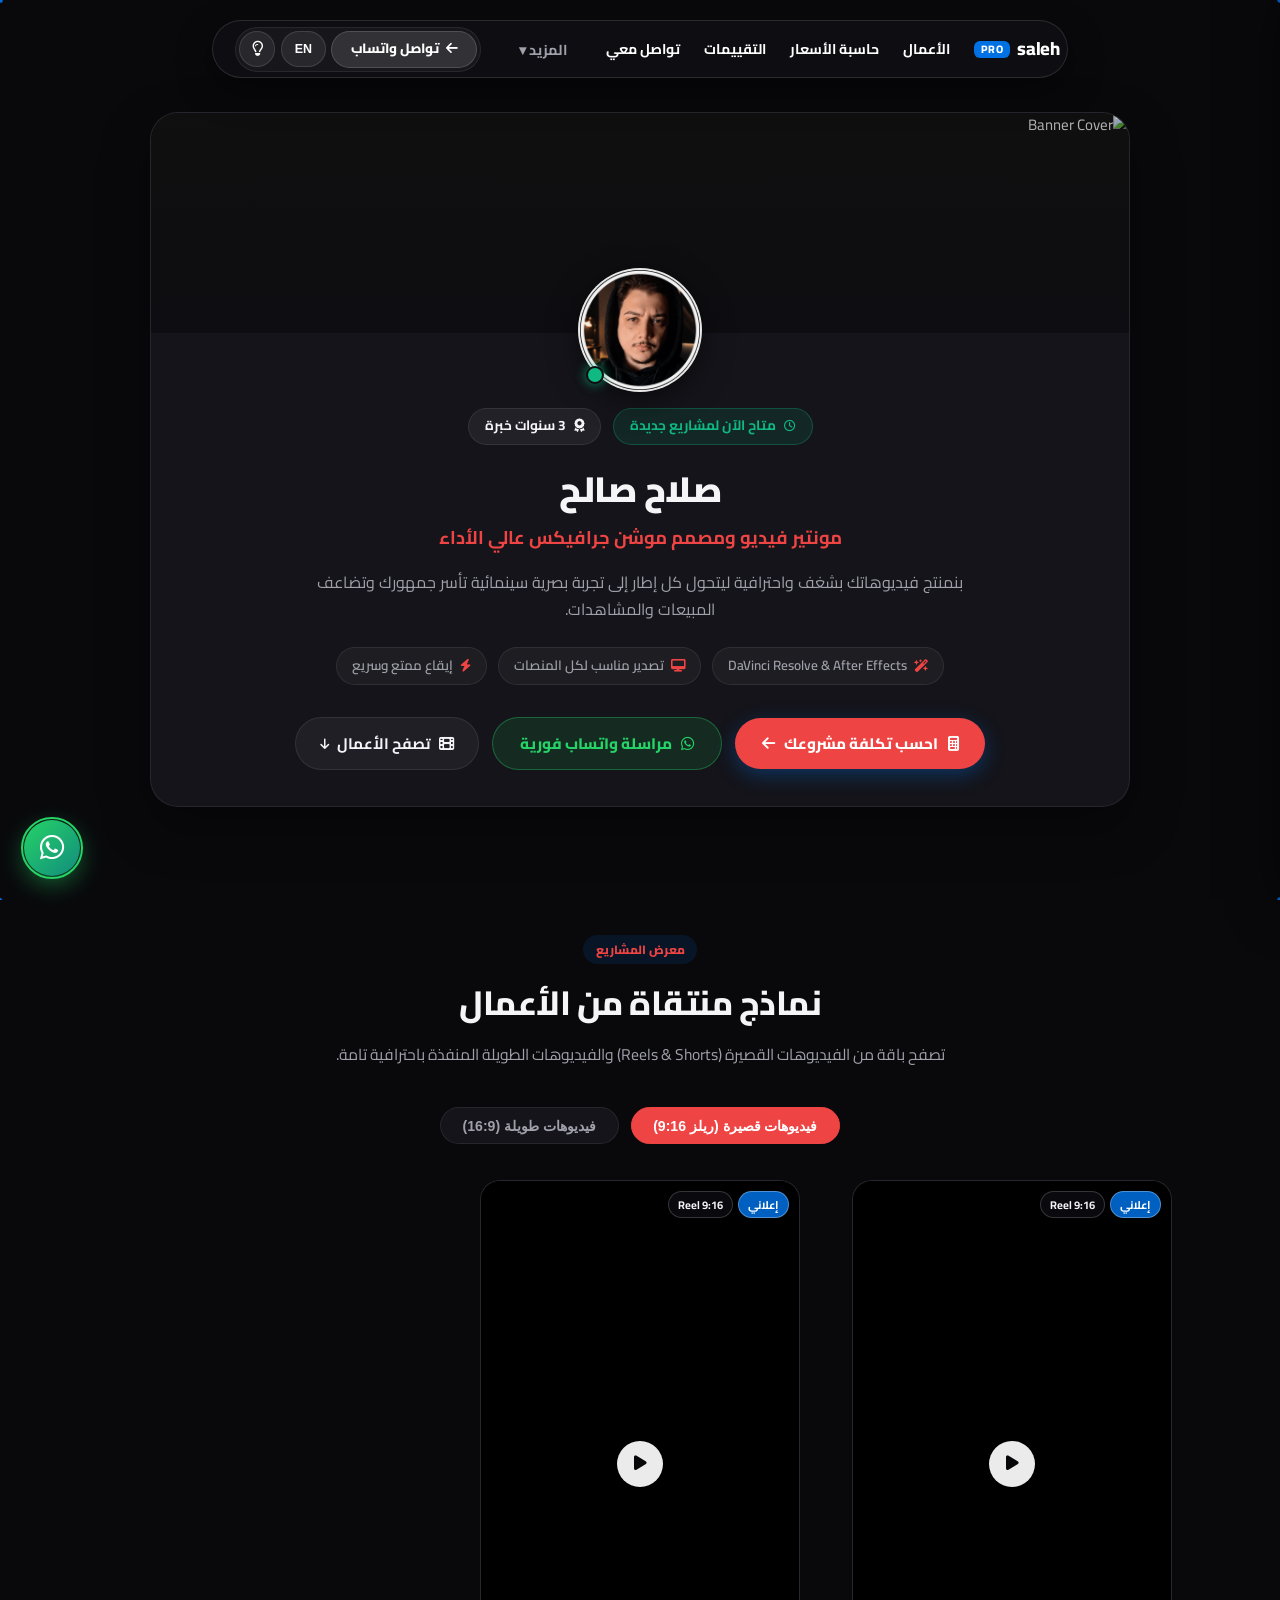
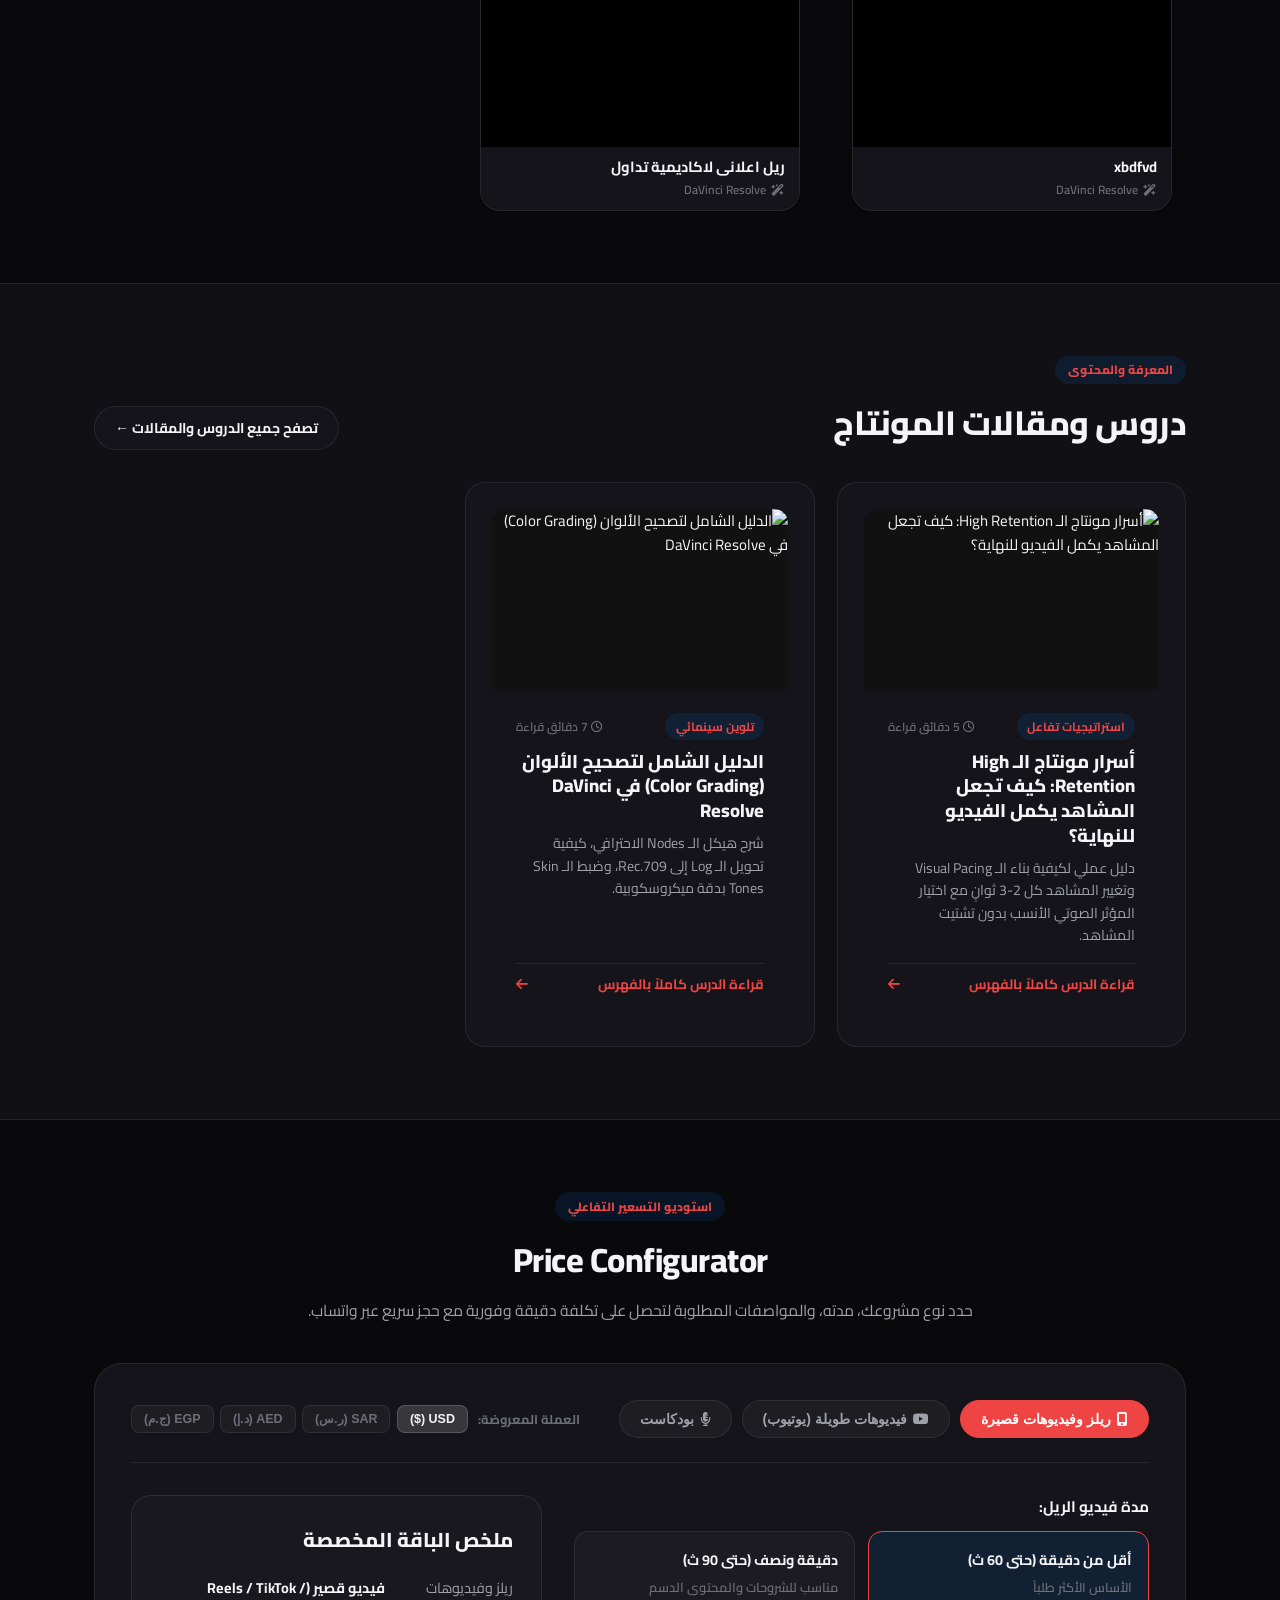
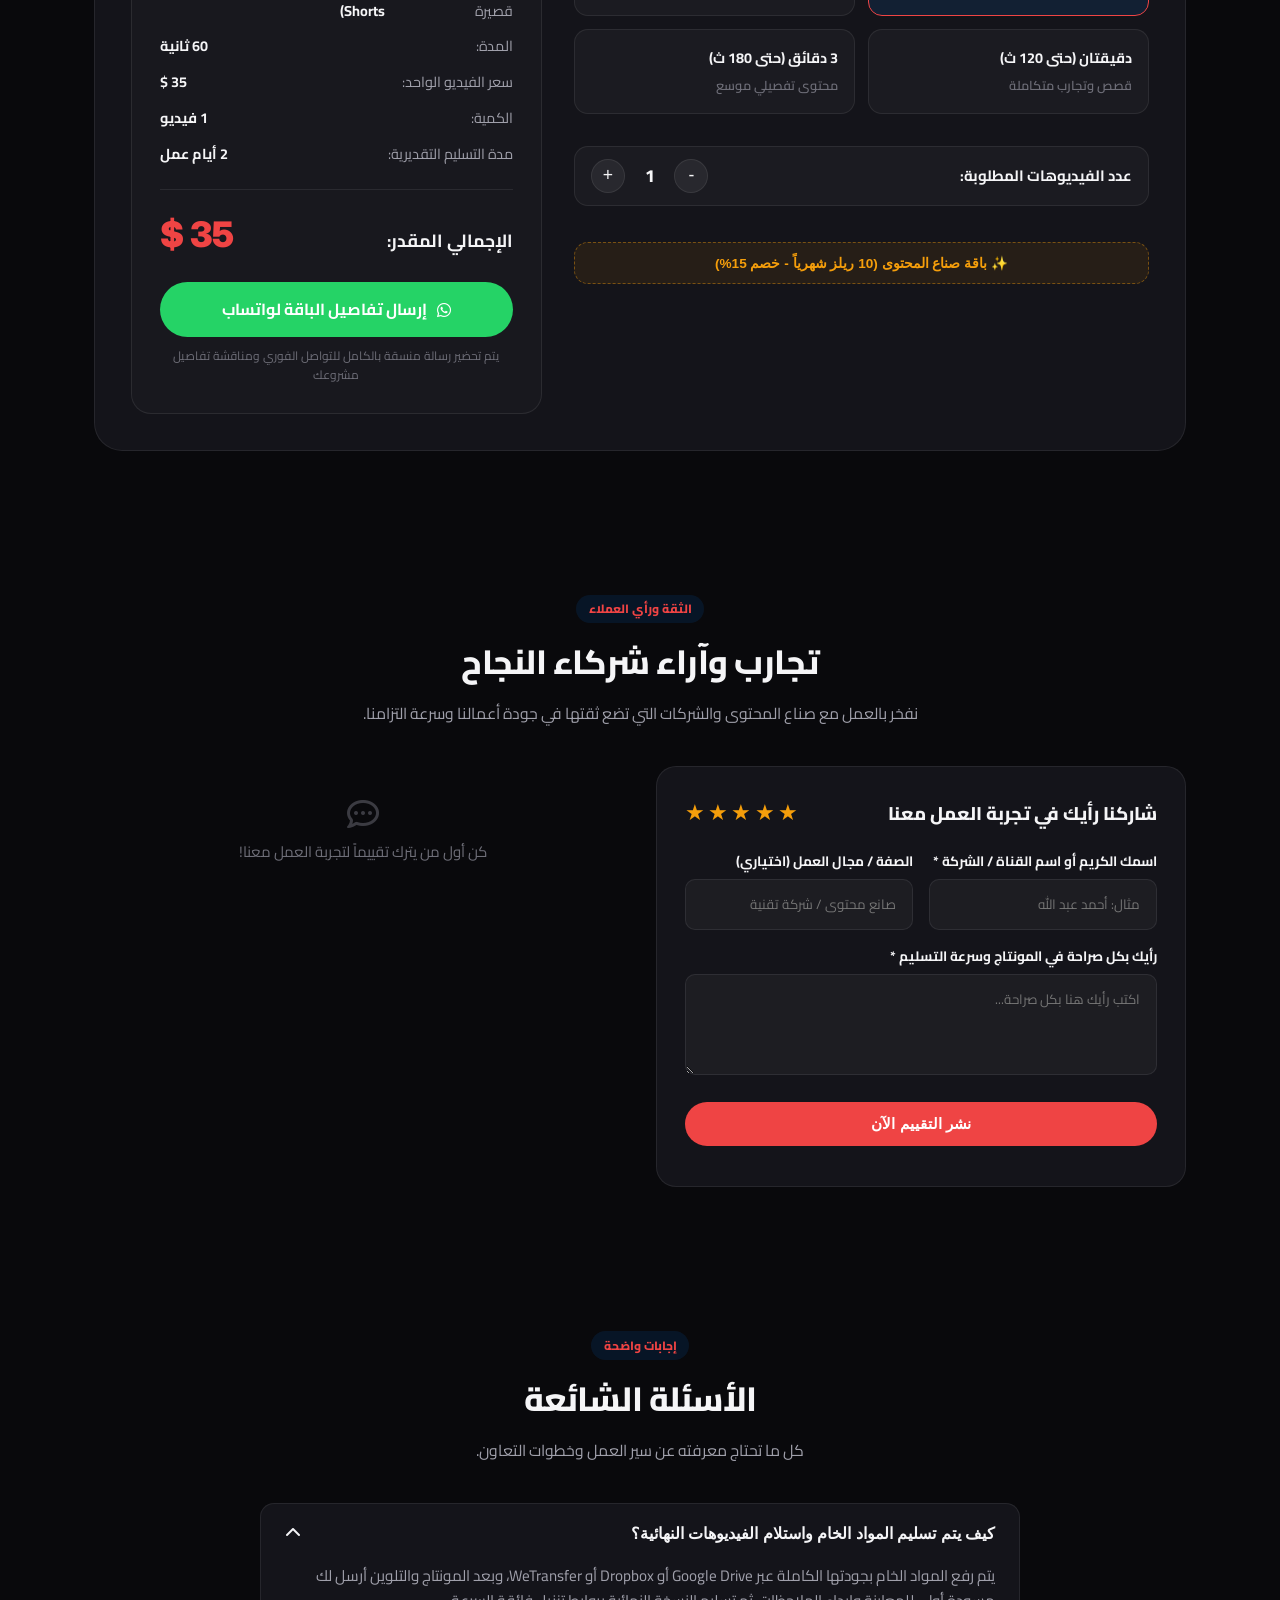
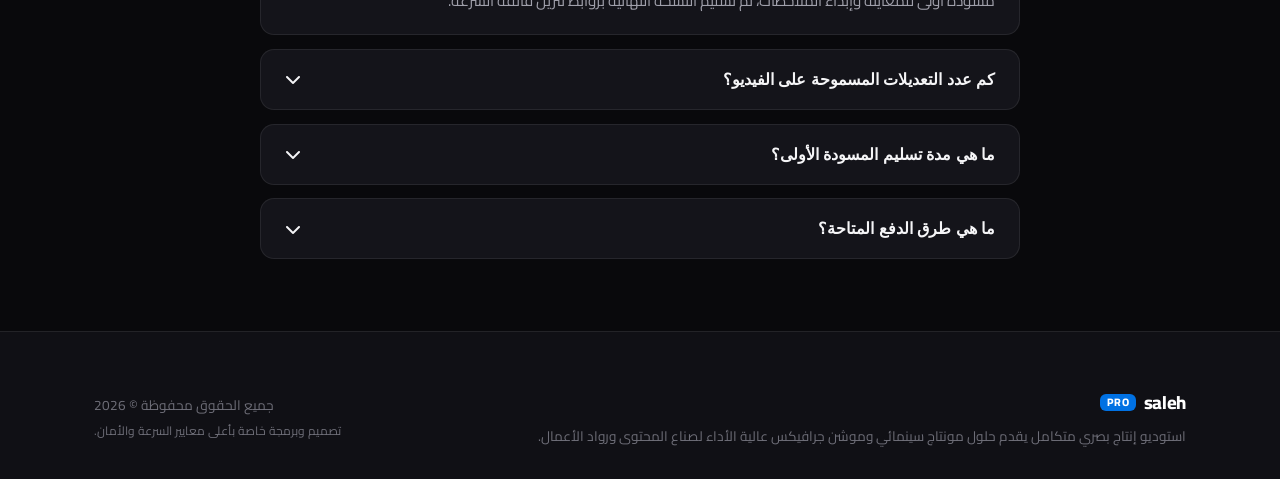
==== commit 04768d90: "chore: update cache buster query string [v20261017_011032]" ====
--- a/index.html
+++ b/index.html
@@ -17,10 +17,10 @@
         rel="stylesheet">
 
     <!-- Stylesheet (Local First for Zero Latency) -->
-    <link rel="stylesheet" href="css/style.css?v=20261017_010000">
+    <link rel="stylesheet" href="css/style.css?v=20261017_011032">
 
     <!-- Configuration & Central Data Store (Synchronous head load for zero-FOUC and instant mobile hydration) -->
-    <script src="js/config.js?v=20261017_010000"></script>
+    <script src="js/config.js?v=20261017_011032"></script>
 
     <!-- Font Awesome Icons 6 -->
     <link rel="stylesheet" href="https://cdnjs.cloudflare.com/ajax/libs/font-awesome/6.5.1/css/all.min.css">
@@ -846,9 +846,9 @@
     </a>
 
     <!-- Scripts -->
-    <script src="js/translations.js?v=20261017_010000"></script>
-    <script src="js/analytics.js?v=20261017_010000"></script>
-    <script src="js/main.js?v=20261017_010000"></script>
+    <script src="js/translations.js?v=20261017_011032"></script>
+    <script src="js/analytics.js?v=20261017_011032"></script>
+    <script src="js/main.js?v=20261017_011032"></script>
 </body>
 
 </html>
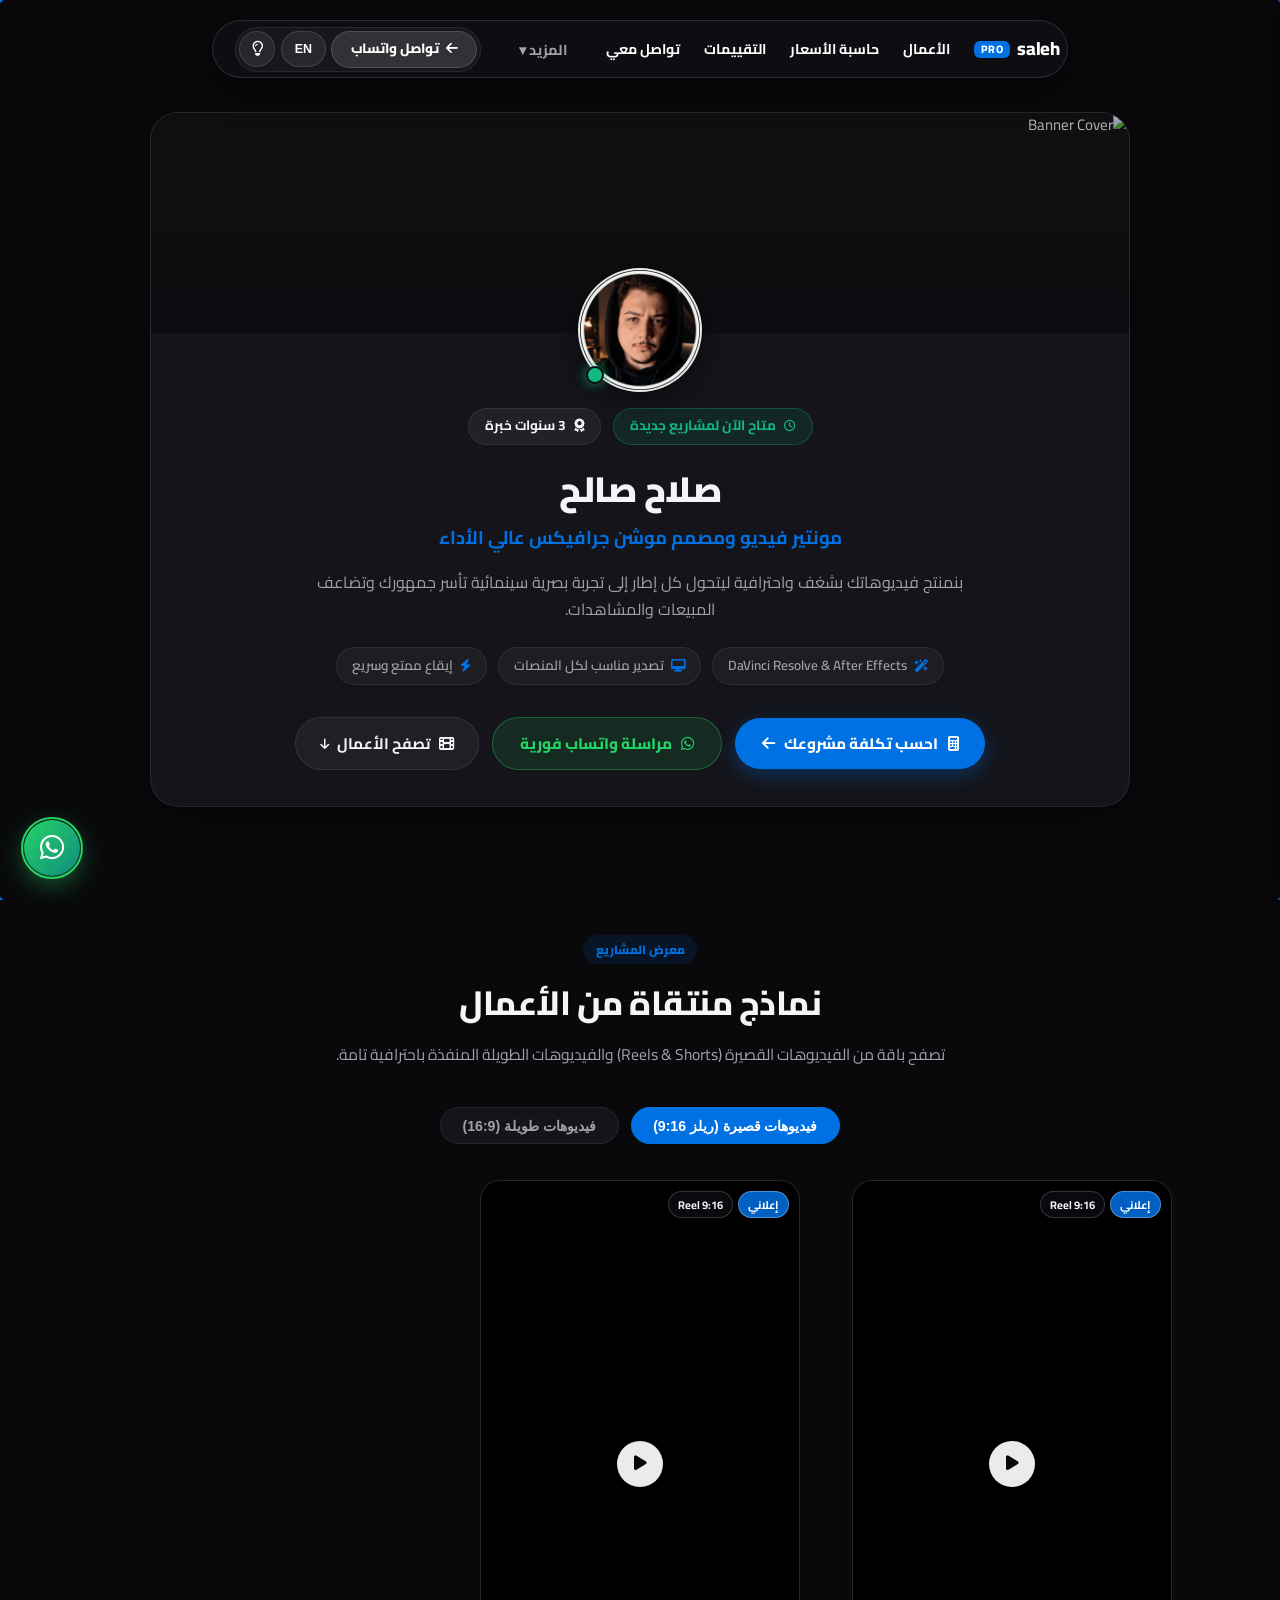
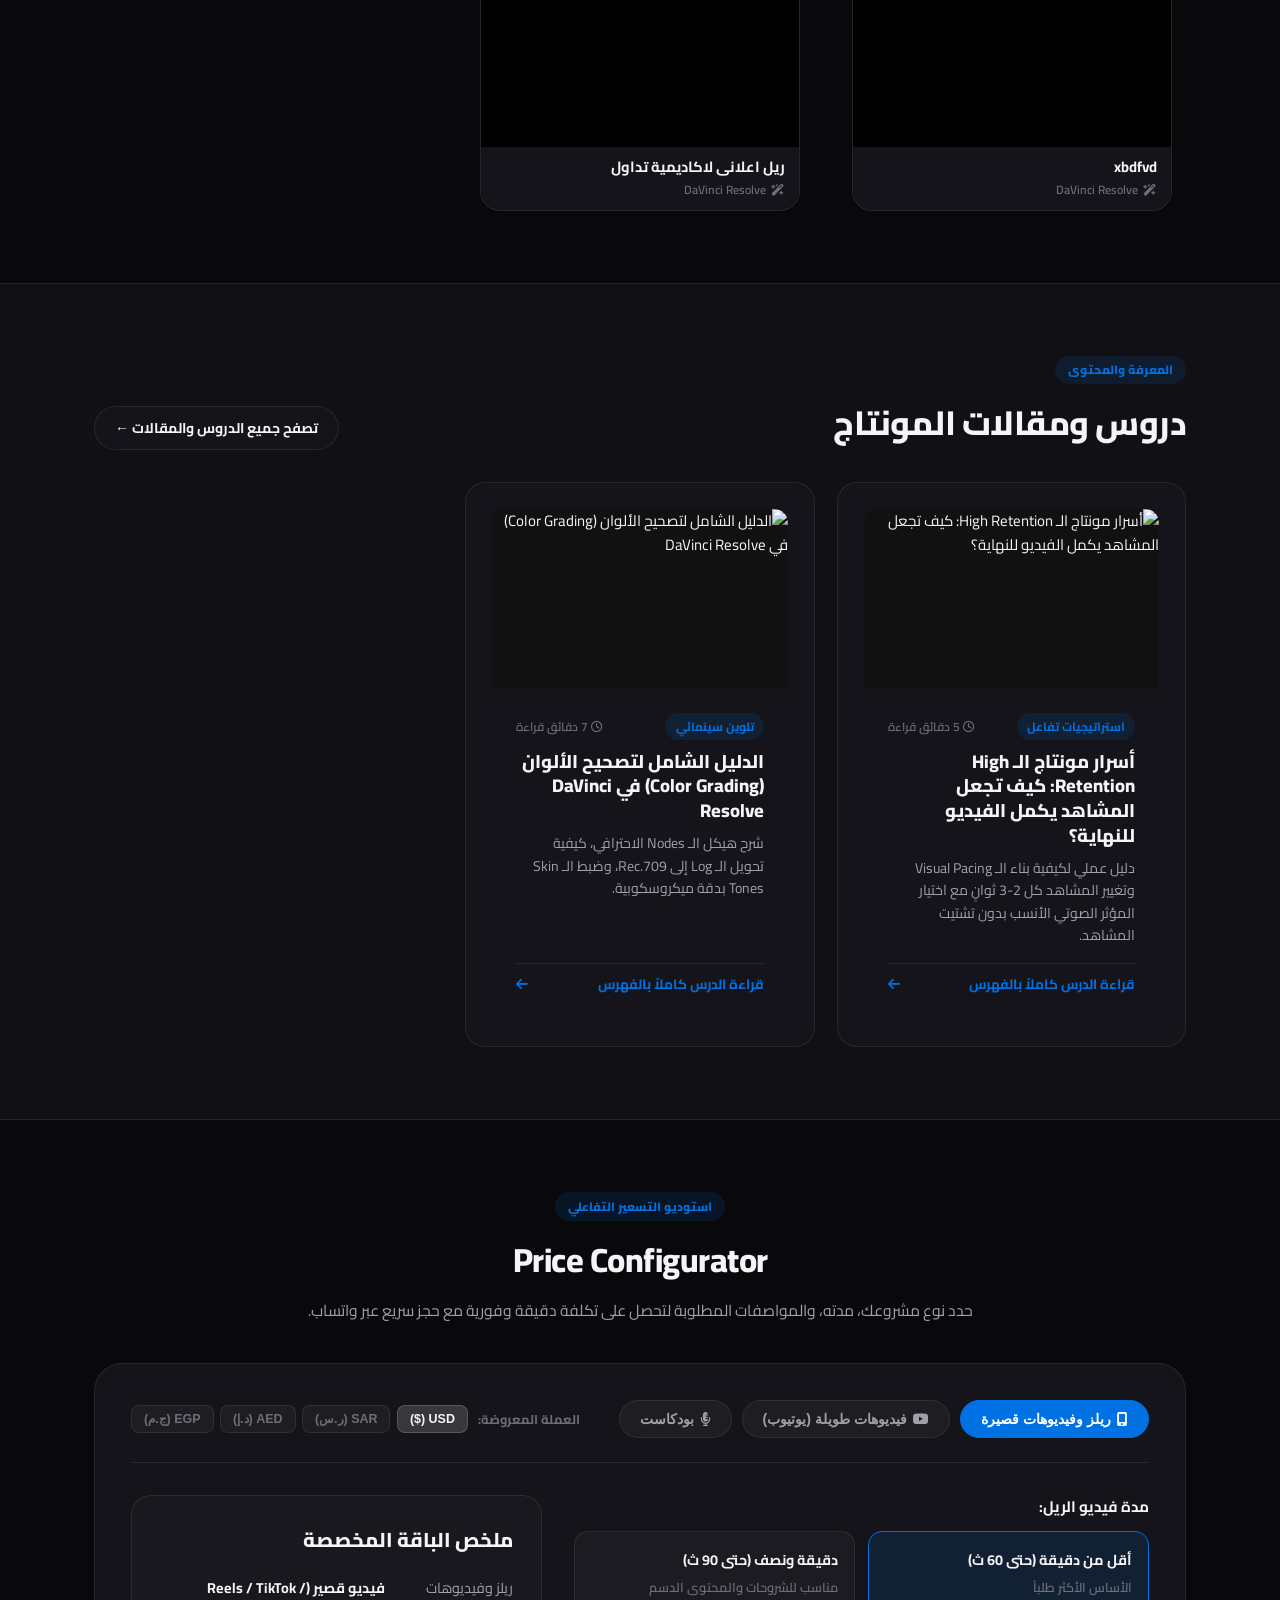
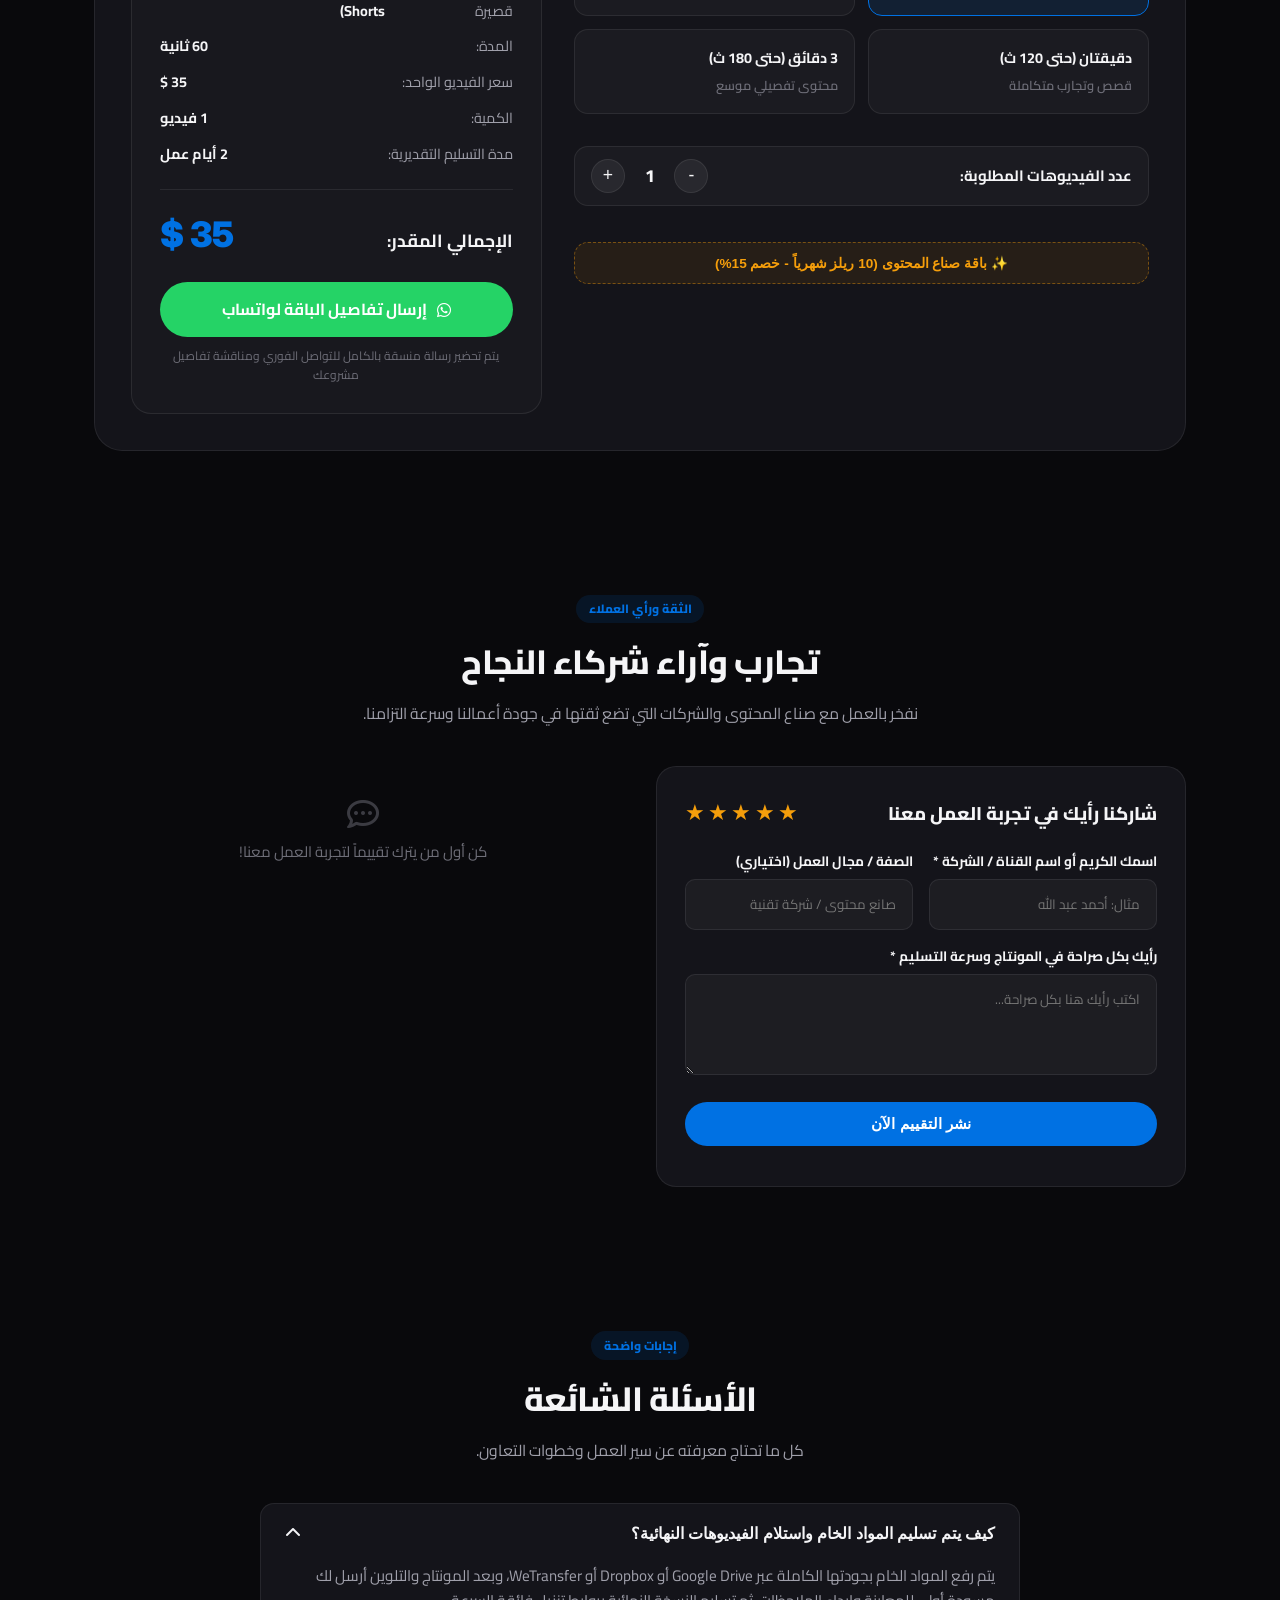
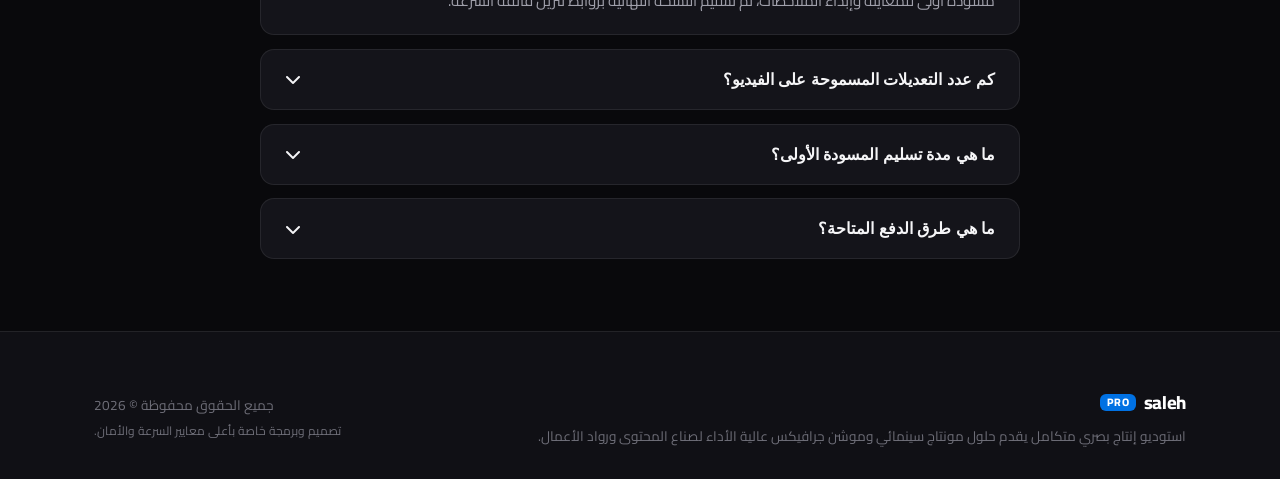
==== commit 576650f8: "chore: update cache buster query string [v20261017_011220]" ====
--- a/index.html
+++ b/index.html
@@ -17,10 +17,10 @@
         rel="stylesheet">
 
     <!-- Stylesheet (Local First for Zero Latency) -->
-    <link rel="stylesheet" href="css/style.css?v=20261017_011032">
+    <link rel="stylesheet" href="css/style.css?v=20261017_011220">
 
     <!-- Configuration & Central Data Store (Synchronous head load for zero-FOUC and instant mobile hydration) -->
-    <script src="js/config.js?v=20261017_011032"></script>
+    <script src="js/config.js?v=20261017_011220"></script>
 
     <!-- Font Awesome Icons 6 -->
     <link rel="stylesheet" href="https://cdnjs.cloudflare.com/ajax/libs/font-awesome/6.5.1/css/all.min.css">
@@ -846,9 +846,9 @@
     </a>
 
     <!-- Scripts -->
-    <script src="js/translations.js?v=20261017_011032"></script>
-    <script src="js/analytics.js?v=20261017_011032"></script>
-    <script src="js/main.js?v=20261017_011032"></script>
+    <script src="js/translations.js?v=20261017_011220"></script>
+    <script src="js/analytics.js?v=20261017_011220"></script>
+    <script src="js/main.js?v=20261017_011220"></script>
 </body>
 
 </html>
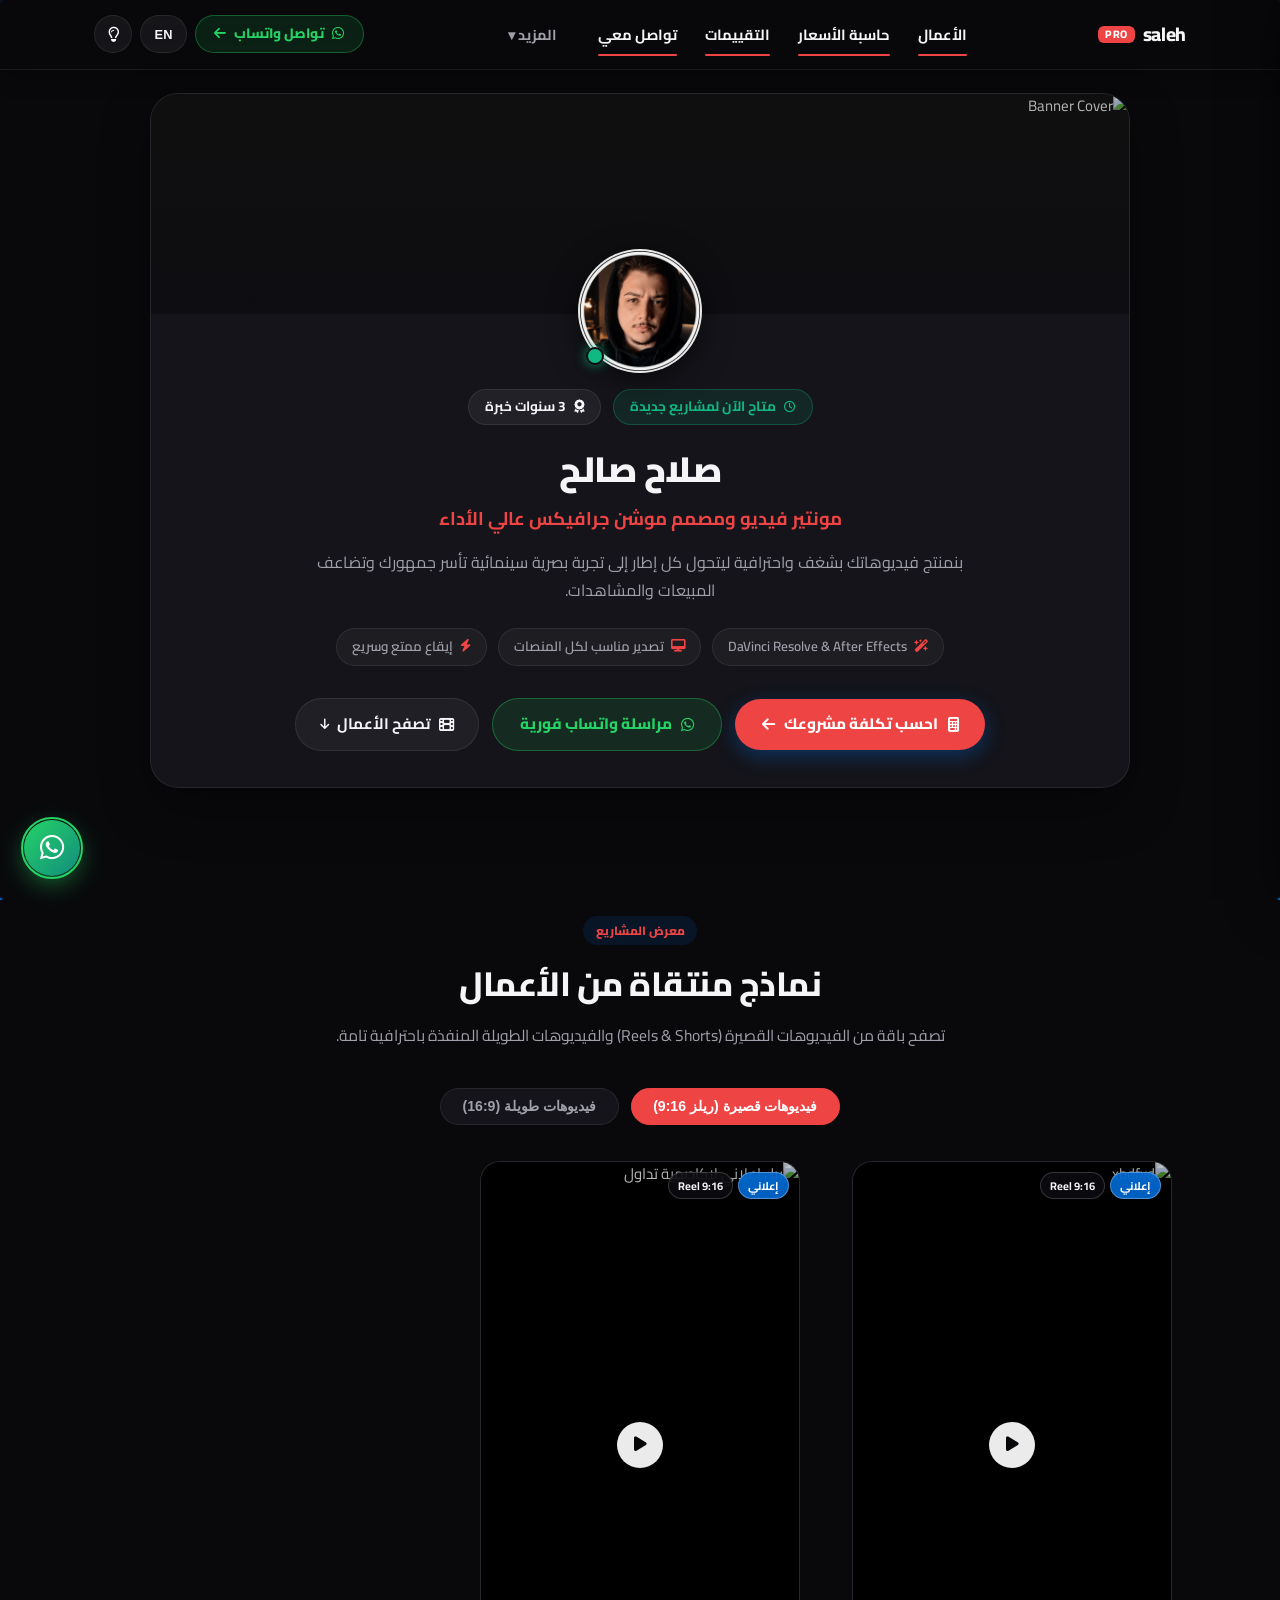
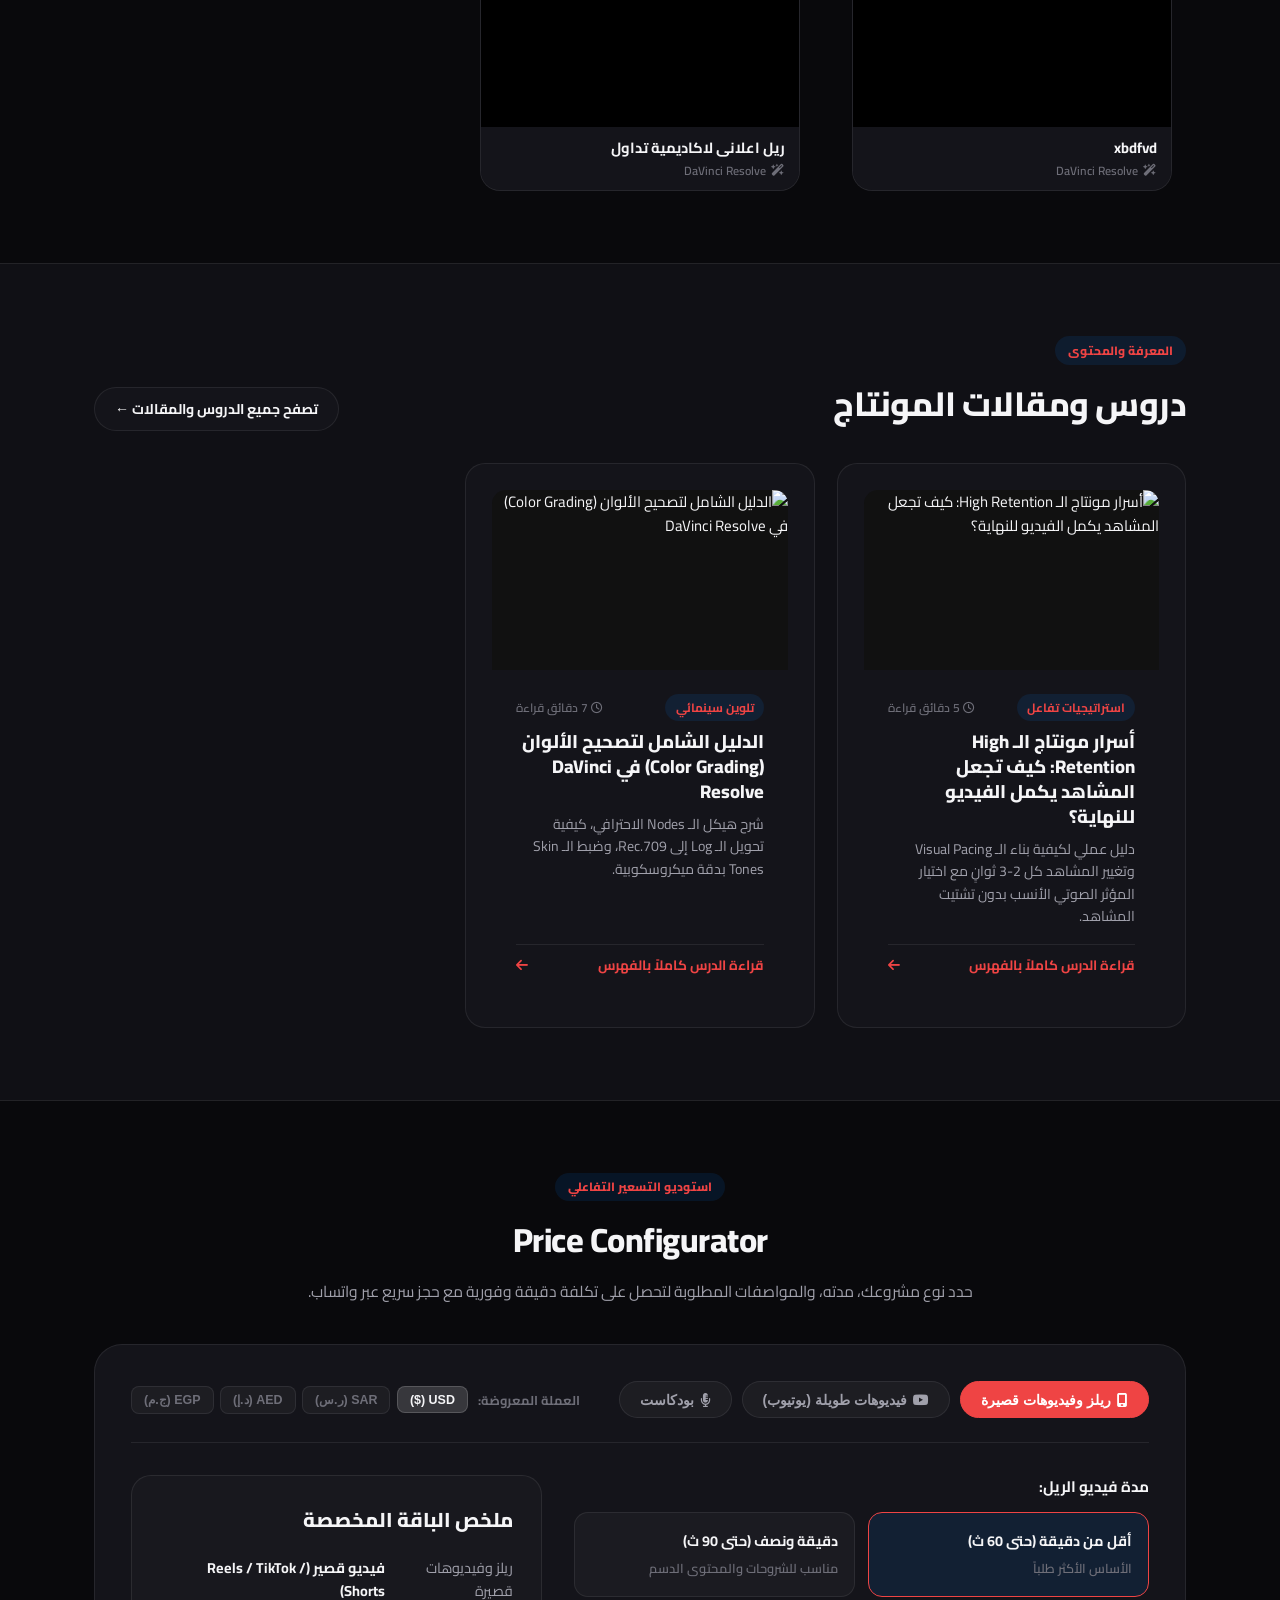
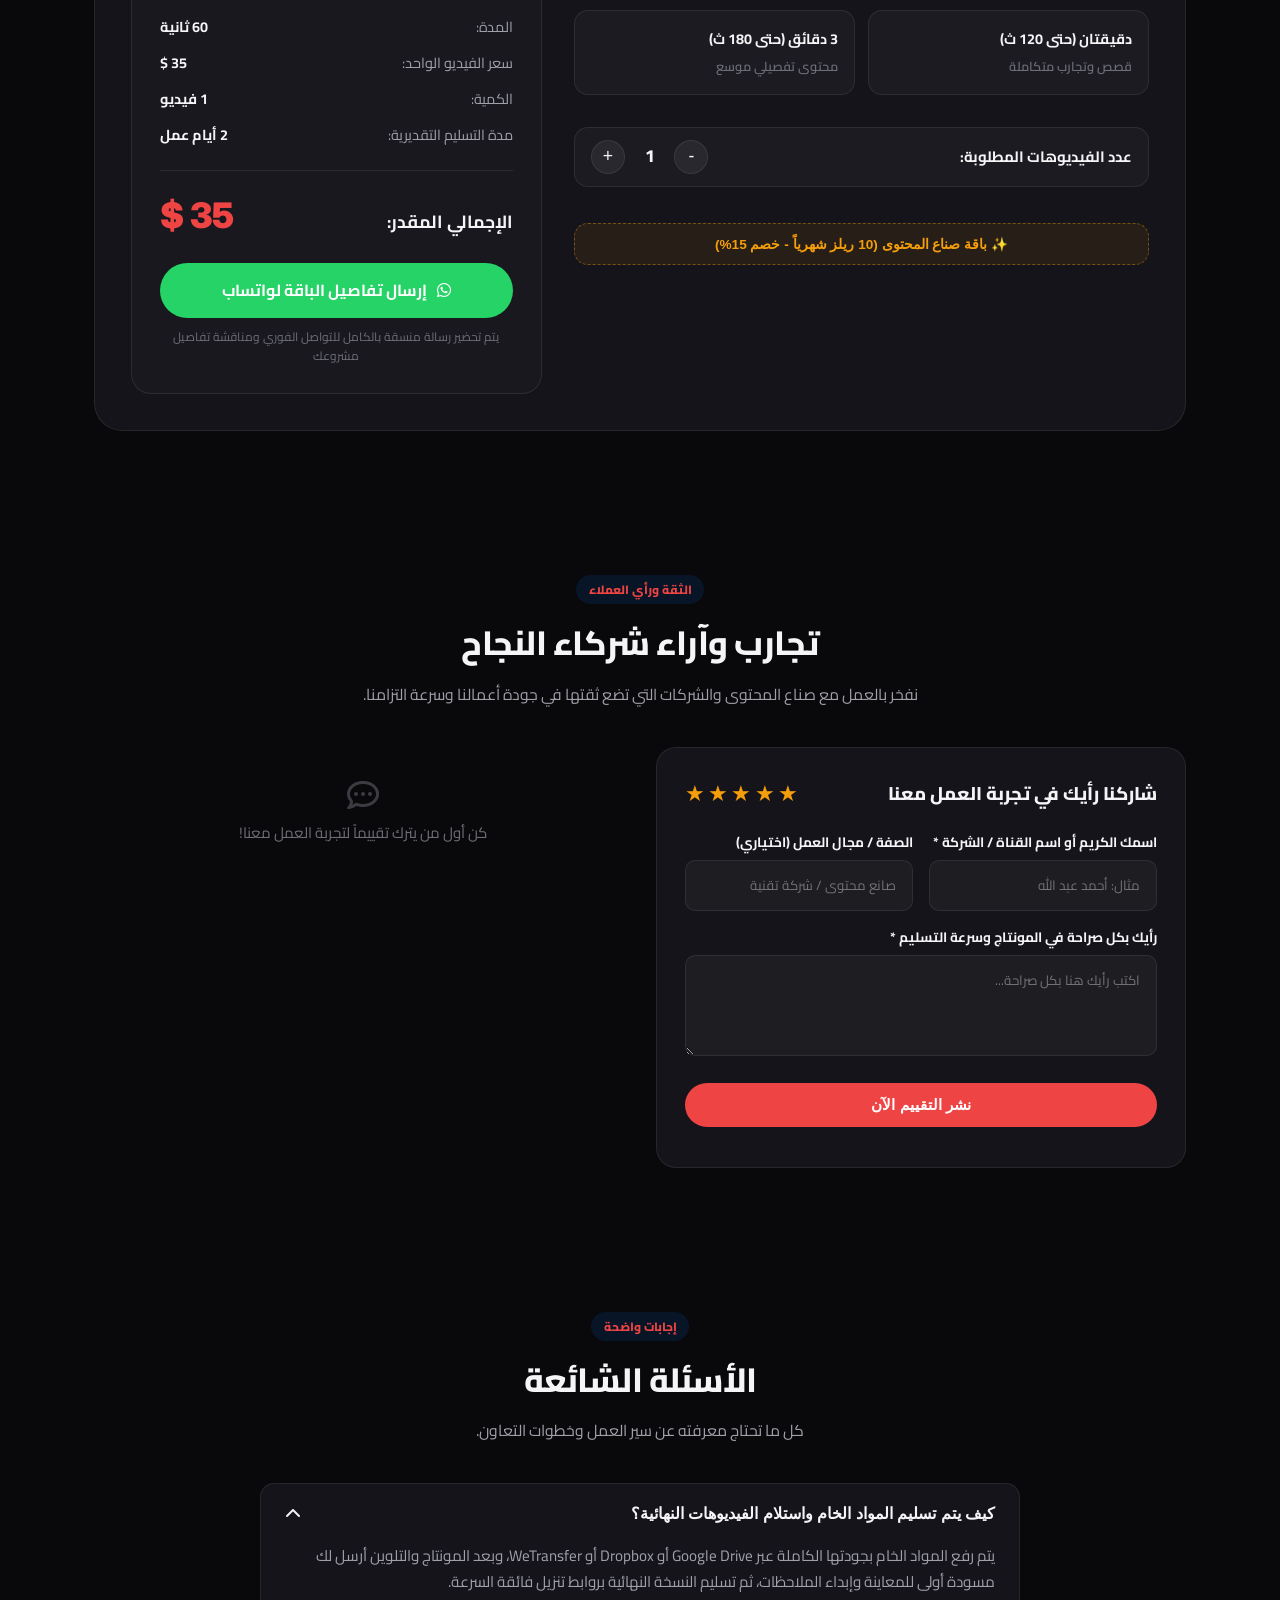
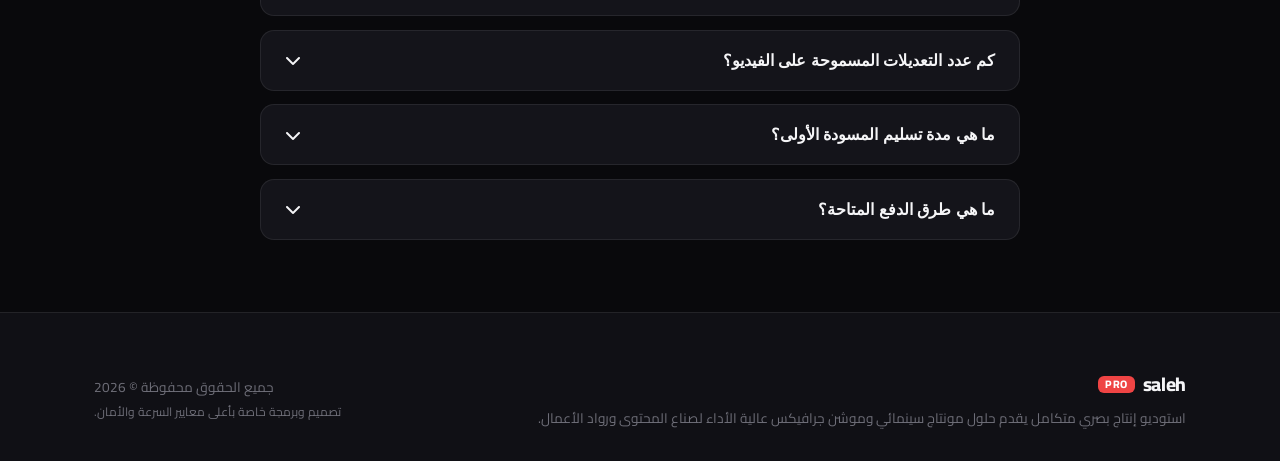
==== commit adcb0a09: "Design: Convert floating pill navbar to clean docked top header with mobile responsive layout" ====
--- a/index.html
+++ b/index.html
@@ -17,10 +17,10 @@
         rel="stylesheet">
 
     <!-- Stylesheet (Local First for Zero Latency) -->
-    <link rel="stylesheet" href="css/style.css?v=20261017_011220">
+    <link rel="stylesheet" href="css/style.css?v=20261017_013500">
 
     <!-- Configuration & Central Data Store (Synchronous head load for zero-FOUC and instant mobile hydration) -->
-    <script src="js/config.js?v=20261017_011220"></script>
+    <script src="js/config.js?v=20261017_013500"></script>
 
     <!-- Font Awesome Icons 6 -->
     <link rel="stylesheet" href="https://cdnjs.cloudflare.com/ajax/libs/font-awesome/6.5.1/css/all.min.css">
@@ -220,10 +220,11 @@
             </nav>
 
             <div class="nav-controls-capsule">
-                <!-- Direct WhatsApp CTA Pill with Arrow (matching Image 3) -->
-                <a href="https://wa.me/201028076694" target="_blank" rel="noopener noreferrer" class="nav-whatsapp-pill" id="navWaCta">
+                <!-- Direct WhatsApp CTA Pill -->
+                <a href="https://wa.me/201028076694" target="_blank" rel="noopener noreferrer" class="nav-whatsapp-pill" id="navWaCta" title="تواصل واتساب">
+                    <i class="fa-brands fa-whatsapp"></i>
+                    <span data-i18n="nav.whatsappCta">تواصل واتساب</span>
                     <i class="fa-solid fa-arrow-left" id="navWaArrow"></i>
-                    <span data-i18n="nav.whatsappCta">تواصل واتساب</span>
                 </a>
 
                 <!-- Language Toggle -->
@@ -846,9 +847,9 @@
     </a>
 
     <!-- Scripts -->
-    <script src="js/translations.js?v=20261017_011220"></script>
-    <script src="js/analytics.js?v=20261017_011220"></script>
-    <script src="js/main.js?v=20261017_011220"></script>
+    <script src="js/translations.js?v=20261017_013500"></script>
+    <script src="js/analytics.js?v=20261017_013500"></script>
+    <script src="js/main.js?v=20261017_013500"></script>
 </body>
 
 </html>
--- a/css/style.css
+++ b/css/style.css
@@ -107,58 +107,72 @@
 /* ==========================================================================
    Dynamic Island Floating Navbar
    ========================================================================== */
+/* ==========================================================================
+   Full-Width Sticky Top Header (Clean, Flush, No Floating Gap or Rounded Corners)
+   ========================================================================== */
 .floating-navbar-wrapper {
     position: fixed;
-    top: 1.25rem;
+    top: 0;
     left: 0;
     right: 0;
-    display: flex;
-    justify-content: center;
+    width: 100%;
     z-index: 1000;
-    pointer-events: none;
-    padding: 0 1rem;
+    background: rgba(9, 9, 12, 0.88);
+    backdrop-filter: blur(20px);
+    -webkit-backdrop-filter: blur(20px);
+    border-bottom: 1px solid rgba(255, 255, 255, 0.08);
+    padding: 0;
+    margin: 0;
+    box-shadow: 0 4px 20px rgba(0, 0, 0, 0.35);
+    transition: background var(--transition-normal), border-color var(--transition-normal);
+}
+
+body.theme-light .floating-navbar-wrapper {
+    background: rgba(255, 255, 255, 0.92);
+    border-bottom: 1px solid rgba(0, 0, 0, 0.08);
+    box-shadow: 0 4px 20px rgba(0, 0, 0, 0.04);
 }
 
 .navbar-pill {
-    pointer-events: auto;
+    width: 100%;
+    max-width: var(--container-max-w);
+    margin: 0 auto;
+    padding: 0.85rem 1.5rem;
     display: flex;
     align-items: center;
     justify-content: space-between;
     gap: 1.5rem;
-    padding: 0.35rem 0.45rem 0.35rem 1.4rem;
-    background: rgba(14, 14, 20, 0.94);
-    backdrop-filter: blur(24px);
-    -webkit-backdrop-filter: blur(24px);
-    border: 1px solid rgba(255, 255, 255, 0.12);
-    border-radius: 9999px;
-    box-shadow: 0 12px 36px rgba(0, 0, 0, 0.45);
-    transition: transform var(--transition-fast), border-color var(--transition-fast), box-shadow var(--transition-fast);
+    background: transparent;
+    border: none;
+    border-radius: 0;
+    box-shadow: none;
 }
 
 [dir="ltr"] .navbar-pill {
-    padding: 0.35rem 1.4rem 0.35rem 0.45rem;
-}
-
-.navbar-pill:hover {
-    border-color: rgba(255, 255, 255, 0.22);
+    padding: 0.85rem 1.5rem;
 }
 
 .nav-brand {
-    font-size: 1.15rem;
+    font-size: 1.2rem;
     font-weight: 800;
-    color: #ffffff;
+    color: var(--text-primary);
     text-decoration: none;
     display: flex;
     align-items: center;
-    gap: 0.45rem;
+    gap: 0.5rem;
     letter-spacing: -0.3px;
+    flex-shrink: 0;
+}
+
+body.theme-light .nav-brand {
+    color: var(--text-primary);
 }
 
 .brand-badge, .brand-badge.pro-badge {
     font-size: 0.68rem;
     font-weight: 800;
     text-transform: uppercase;
-    background: #0071e3;
+    background: var(--apple-blue);
     color: #ffffff;
     padding: 2px 7px;
     border-radius: 6px;
@@ -171,64 +185,80 @@
 .nav-links-desktop {
     display: flex;
     align-items: center;
-    gap: 1.5rem;
+    gap: 1.75rem;
 }
 
 .nav-links-desktop a {
-    color: rgba(255, 255, 255, 0.72);
+    color: var(--text-secondary);
     text-decoration: none;
-    font-size: 0.88rem;
+    font-size: 0.92rem;
     font-weight: 700;
     transition: color 0.2s ease;
+    position: relative;
+    padding: 0.25rem 0;
 }
 
 .nav-links-desktop a:hover, .nav-links-desktop a.active {
-    color: #ffffff;
+    color: var(--text-primary);
+}
+
+.nav-links-desktop a.active::after {
+    content: '';
+    position: absolute;
+    bottom: -6px;
+    left: 0;
+    right: 0;
+    height: 2px;
+    background: var(--apple-blue);
+    border-radius: 2px;
 }
 
 .nav-controls-capsule, .nav-controls {
     display: flex;
     align-items: center;
-    gap: 0.35rem;
-    background: rgba(255, 255, 255, 0.04);
-    border: 1px solid rgba(255, 255, 255, 0.08);
-    padding: 3px;
-    border-radius: 9999px;
+    gap: 0.5rem;
+    background: transparent;
+    border: none;
+    padding: 0;
+    border-radius: 0;
+    flex-shrink: 0;
 }
 
 .nav-whatsapp-pill, .btn-pill-cta {
-    background: rgba(255, 255, 255, 0.12);
-    border: 1px solid rgba(255, 255, 255, 0.15);
-    color: #ffffff;
+    background: rgba(37, 211, 102, 0.12);
+    border: 1px solid rgba(37, 211, 102, 0.35);
+    color: #25D366;
     text-decoration: none;
-    font-size: 0.84rem;
+    font-size: 0.85rem;
     font-weight: 800;
-    padding: 0.42rem 1.15rem;
+    padding: 0.45rem 1.15rem;
     border-radius: 9999px;
     display: inline-flex;
     align-items: center;
-    gap: 0.45rem;
+    gap: 0.5rem;
     transition: all 0.2s ease;
     white-space: nowrap;
 }
 
 .nav-whatsapp-pill:hover, .btn-pill-cta:hover {
-    background: rgba(255, 255, 255, 0.22);
+    background: #25D366;
     color: #ffffff;
+    border-color: #25D366;
     transform: translateY(-1px);
-    box-shadow: 0 4px 15px rgba(255, 255, 255, 0.15);
-}
-
-[dir="ltr"] .nav-whatsapp-pill i, [dir="ltr"] .btn-pill-cta i.fa-arrow-left {
+    box-shadow: 0 4px 15px rgba(37, 211, 102, 0.35);
+}
+
+[dir="ltr"] .nav-whatsapp-pill i.fa-arrow-left, 
+[dir="ltr"] .btn-pill-cta i.fa-arrow-left {
     transform: rotate(180deg);
 }
 
 .nav-control-circle, .btn-icon-toggle {
-    background: rgba(255, 255, 255, 0.08);
-    border: 1px solid rgba(255, 255, 255, 0.12);
-    color: #ffffff;
-    width: 36px;
-    height: 36px;
+    background: rgba(255, 255, 255, 0.06);
+    border: 1px solid var(--border-subtle);
+    color: var(--text-primary);
+    width: 38px;
+    height: 38px;
     border-radius: 50%;
     display: flex;
     align-items: center;
@@ -238,16 +268,28 @@
     transition: all 0.2s ease;
 }
 
+body.theme-light .nav-control-circle, 
+body.theme-light .btn-icon-toggle {
+    background: rgba(0, 0, 0, 0.05);
+    border-color: rgba(0, 0, 0, 0.08);
+    color: var(--text-primary);
+}
+
 .nav-control-circle:hover, .btn-icon-toggle:hover {
-    background: rgba(255, 255, 255, 0.18);
+    background: rgba(255, 255, 255, 0.15);
     transform: translateY(-1px);
-    color: #ffffff;
+    color: var(--text-primary);
+}
+
+body.theme-light .nav-control-circle:hover, 
+body.theme-light .btn-icon-toggle:hover {
+    background: rgba(0, 0, 0, 0.1);
 }
 
 .nav-control-circle.lang-btn, .lang-btn {
     width: auto;
-    padding: 0 0.8rem;
-    font-size: 0.78rem;
+    padding: 0 0.85rem;
+    font-size: 0.8rem;
     font-weight: 800;
     border-radius: 9999px;
 }
@@ -257,9 +299,14 @@
    ========================================================================== */
 .hero-section {
     position: relative;
-    padding-top: 7rem;
+    padding-top: 5.8rem;
     padding-bottom: 3.5rem;
     z-index: 10;
+}
+
+.store-header, .tutorials-header {
+    padding-top: 5.8rem !important;
+    padding-bottom: 2rem;
 }
 
 /* ==========================================================================
@@ -2101,14 +2148,76 @@
     .play-circle-btn { width: 34px; height: 34px; font-size: 0.8rem; }
     .project-floating-tags .tag-badge { font-size: 0.62rem; padding: 0.15rem 0.45rem; }
     .tutorials-grid, .store-grid { grid-template-columns: 1fr; }
-    .hero-section { padding-top: 6rem; padding-bottom: 2rem; }
+    .hero-section { padding-top: 4.8rem; padding-bottom: 2rem; }
+    .store-header, .tutorials-header { padding-top: 4.8rem !important; padding-bottom: 1.5rem; }
     .hero-title { font-size: 1.85rem; line-height: 1.25; }
     .hero-subtitle { font-size: 0.92rem; }
     .hero-cta-group { flex-direction: column; width: 100%; }
     .hero-cta-group a { width: 100%; justify-content: center; }
-    .navbar-pill { gap: 0.8rem; padding: 0.45rem 0.85rem; }
-    .btn-pill-cta span { display: none; }
-    .btn-pill-cta { padding: 0.5rem 0.75rem; }
+    .floating-navbar-wrapper {
+        top: 0 !important;
+        left: 0 !important;
+        right: 0 !important;
+        width: 100% !important;
+        padding: 0 !important;
+        margin: 0 !important;
+        border-radius: 0 !important;
+        border-top: none !important;
+        border-left: none !important;
+        border-right: none !important;
+    }
+    .navbar-pill {
+        width: 100% !important;
+        max-width: 100% !important;
+        padding: 0.65rem 1rem !important;
+        gap: 0.5rem !important;
+        border-radius: 0 !important;
+        border: none !important;
+        box-shadow: none !important;
+        background: transparent !important;
+    }
+    .nav-brand {
+        font-size: 1.05rem;
+    }
+    .nav-controls-capsule, .nav-controls {
+        gap: 0.35rem;
+        background: transparent;
+        border: none;
+        padding: 0;
+    }
+    .nav-whatsapp-pill span, .btn-pill-cta span {
+        display: none !important;
+    }
+    .nav-whatsapp-pill #navWaArrow {
+        display: none !important;
+    }
+    .nav-whatsapp-pill, .btn-pill-cta {
+        width: 36px !important;
+        height: 36px !important;
+        padding: 0 !important;
+        border-radius: 50% !important;
+        display: inline-flex !important;
+        align-items: center !important;
+        justify-content: center !important;
+        font-size: 1.05rem !important;
+    }
+    .nav-control-circle, .btn-icon-toggle {
+        width: 36px !important;
+        height: 36px !important;
+        font-size: 0.9rem !important;
+    }
+    .nav-control-circle.lang-btn, .lang-btn {
+        width: 34px !important;
+        height: 36px !important;
+        padding: 0 !important;
+        justify-content: center !important;
+        font-size: 0.75rem !important;
+    }
+    .btn-mobile-nav-toggle {
+        width: 36px !important;
+        height: 36px !important;
+        font-size: 0.95rem !important;
+    }
     .metrics-row-grid { grid-template-columns: 1fr 1fr; gap: 0.75rem; }
     .pills-radio-grid { grid-template-columns: 1fr; }
     .summary-card { padding: 1.25rem; }
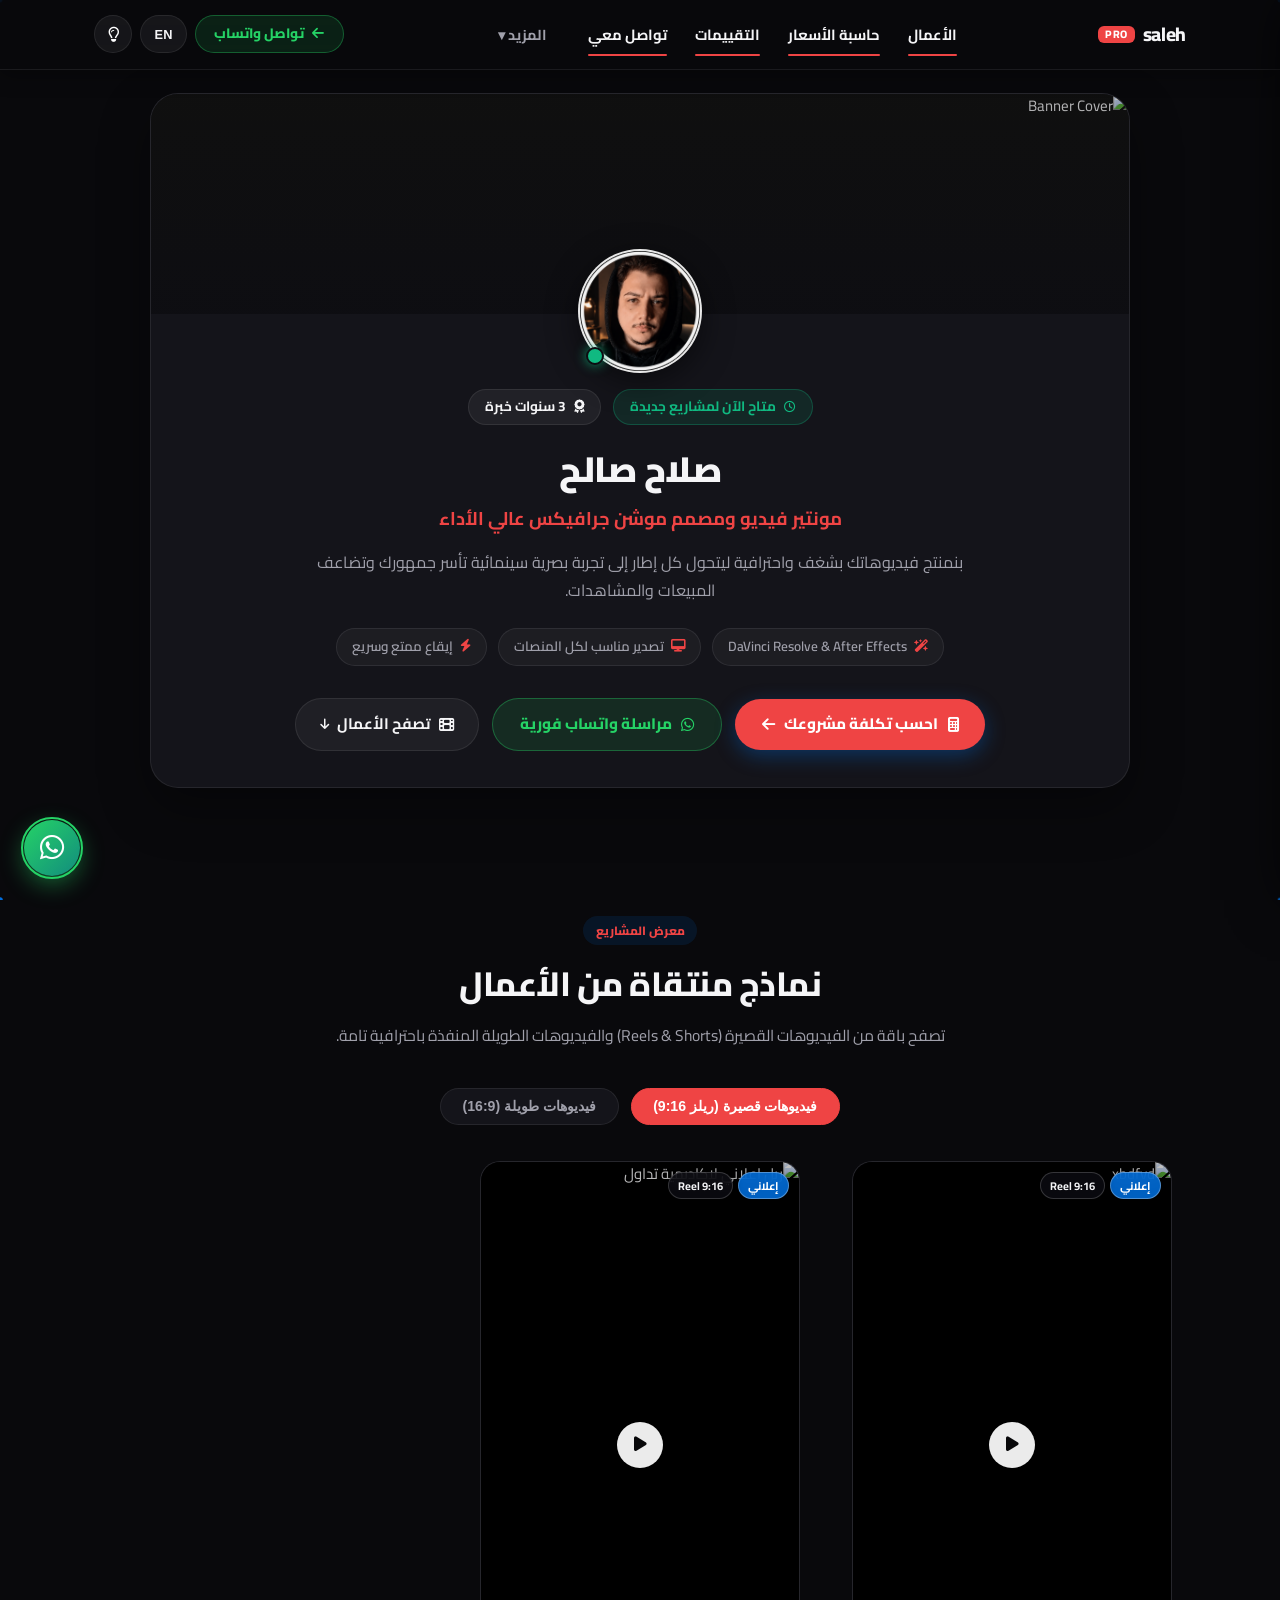
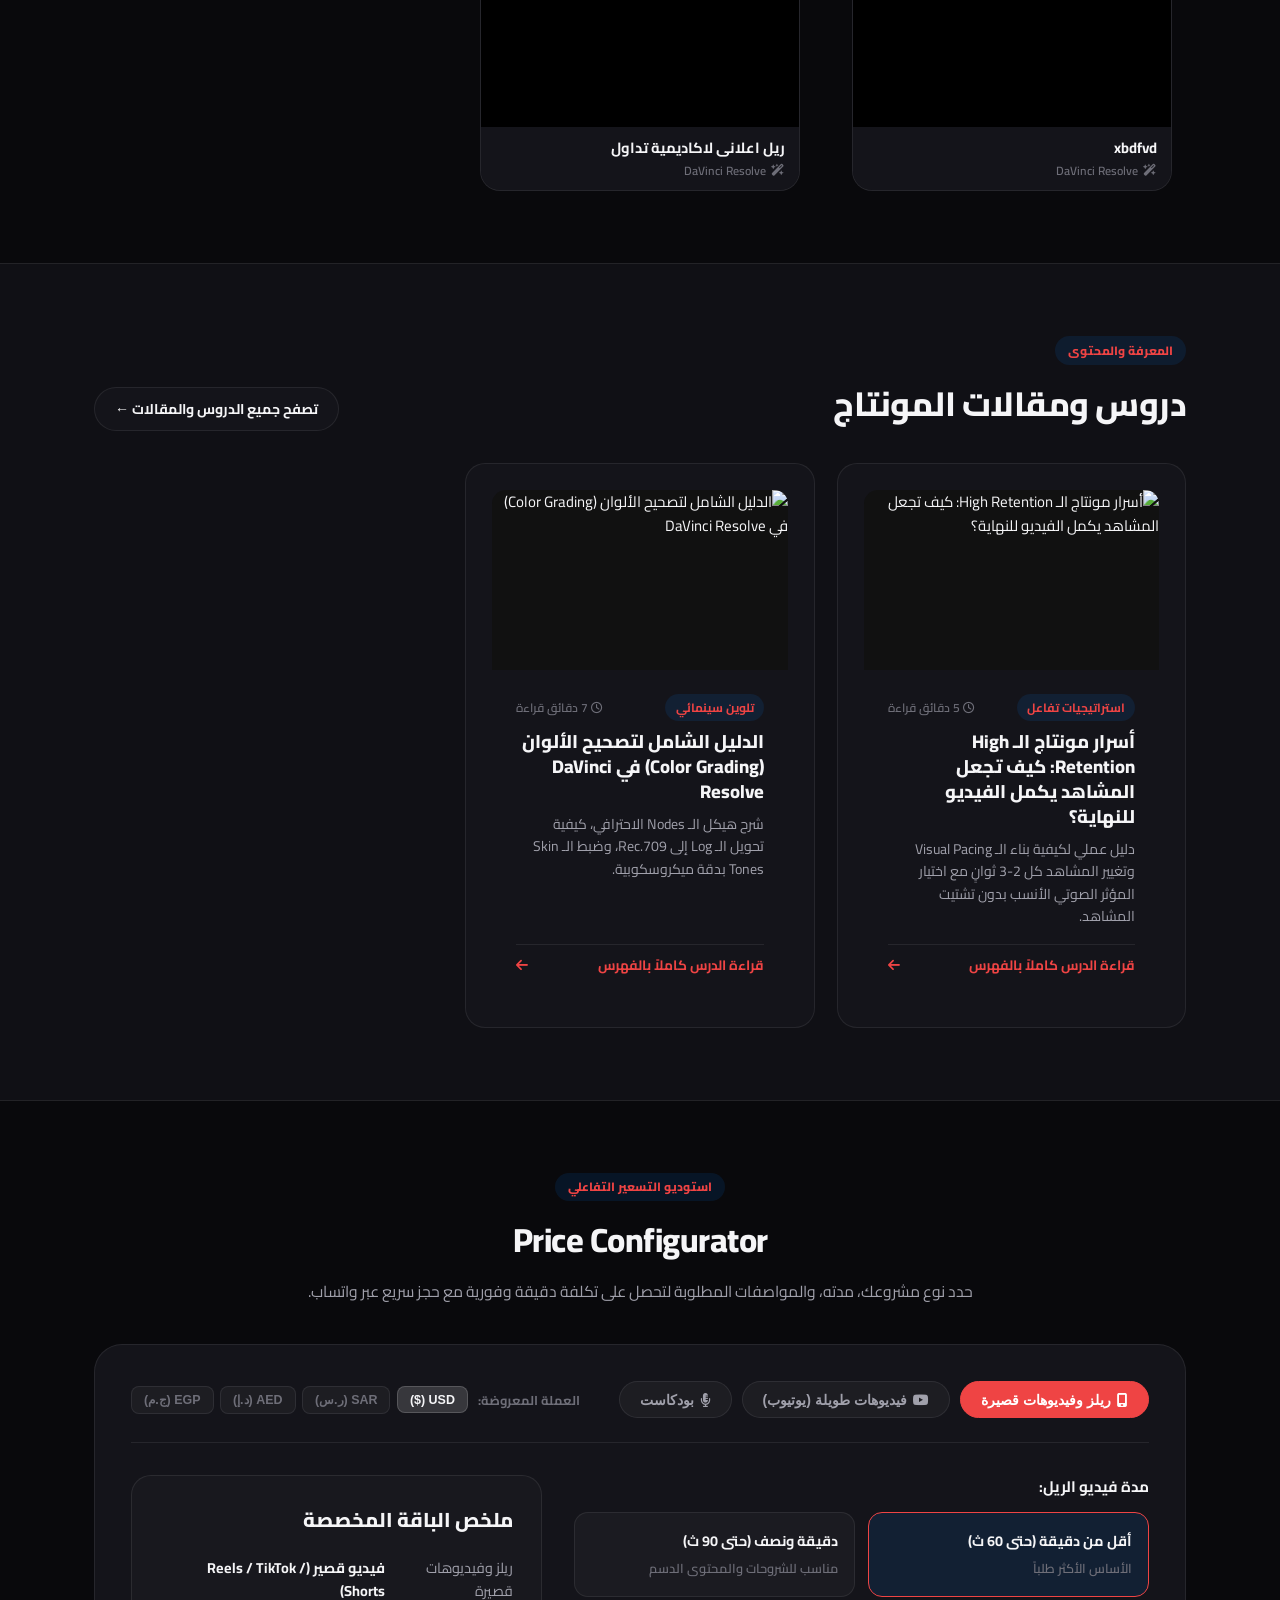
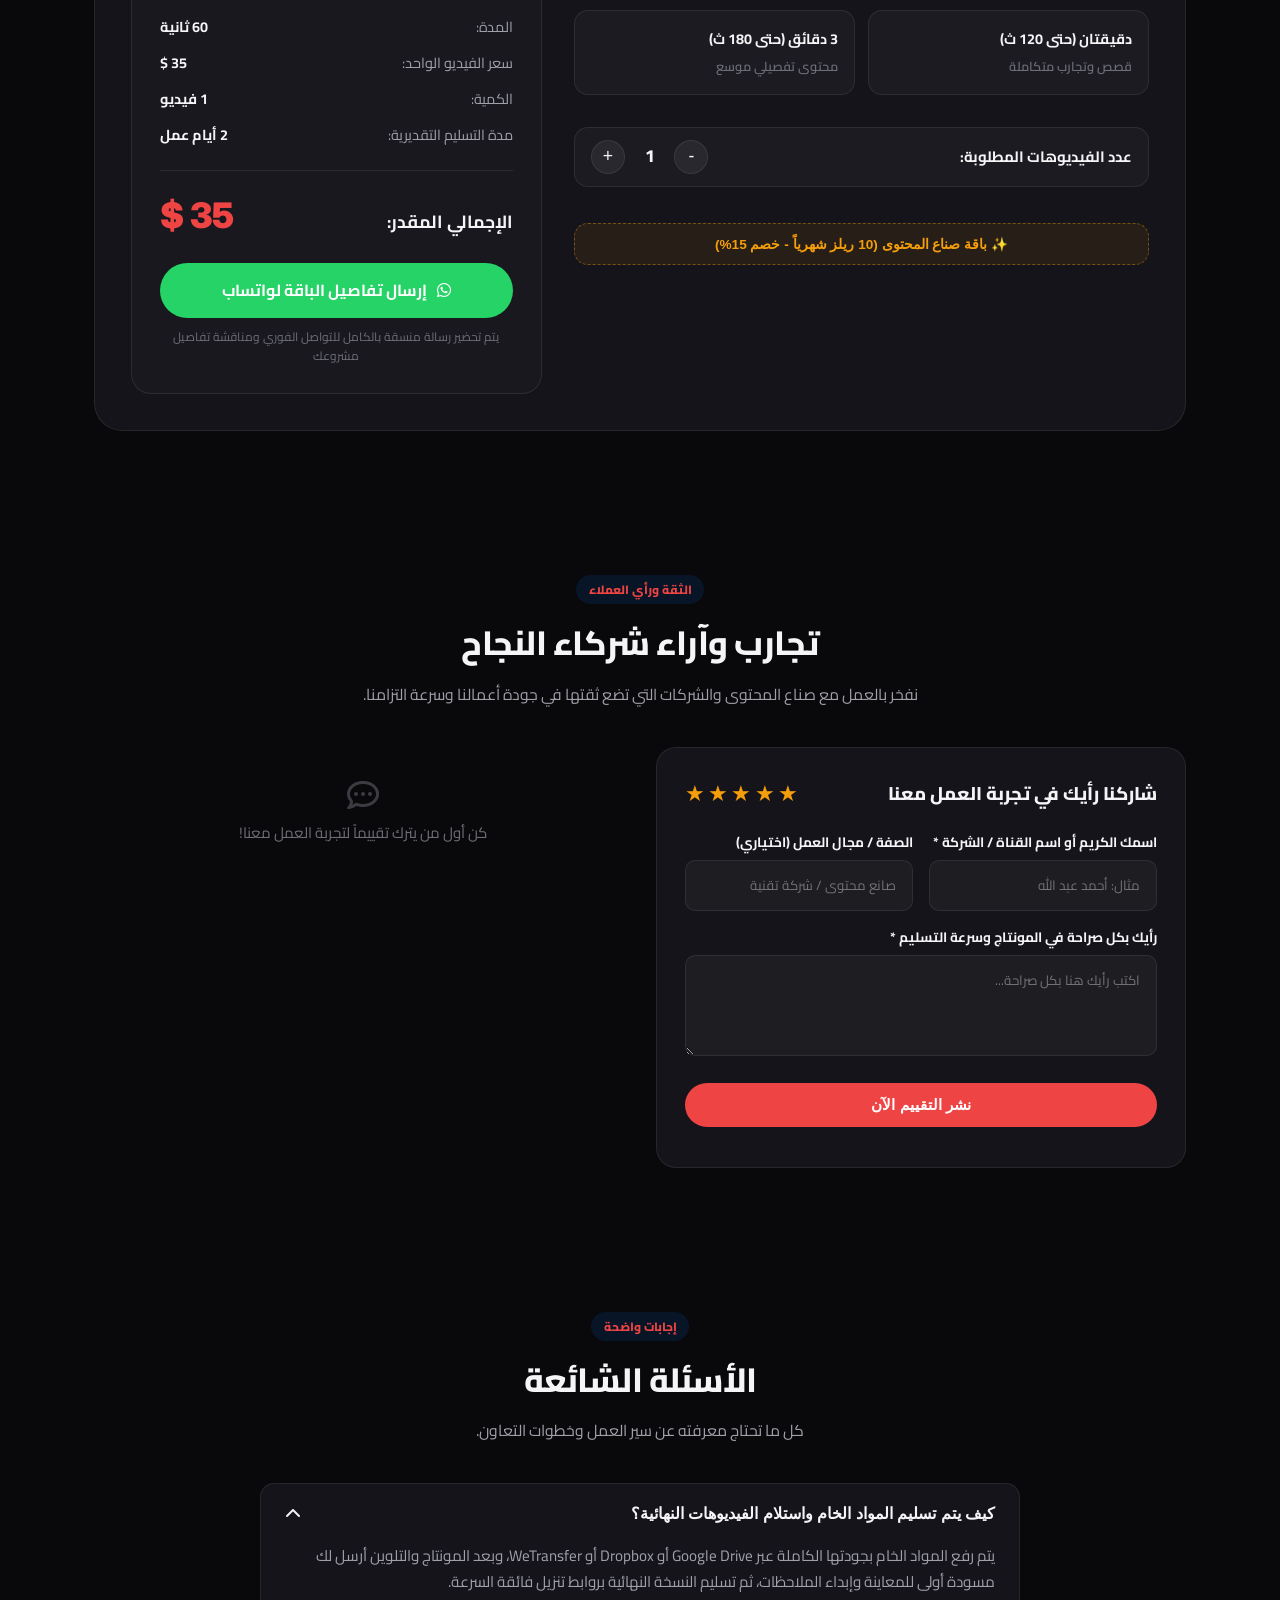
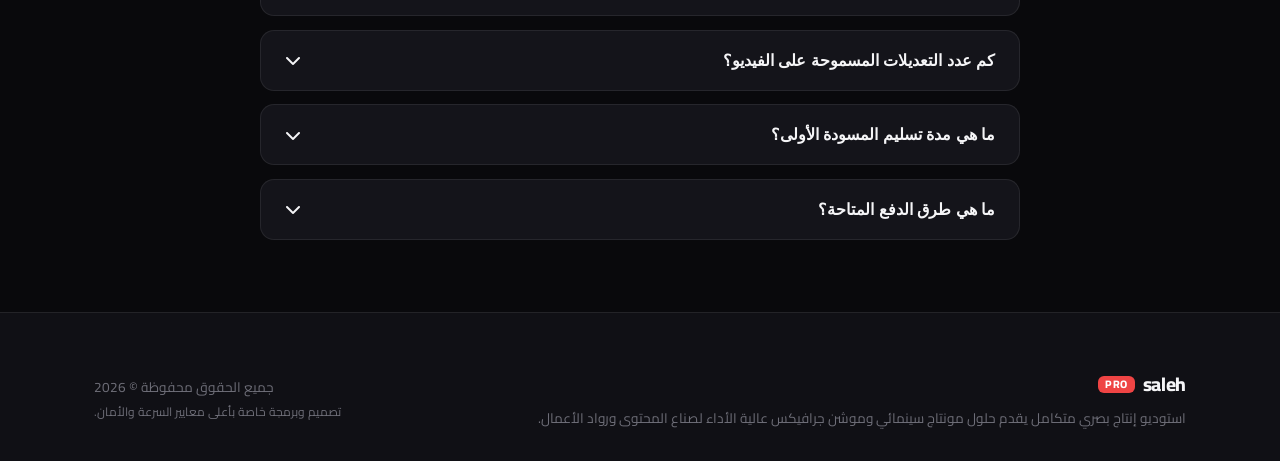
==== commit 6be6d4f8: "chore: update cache buster query string [v20261017_023628]" ====
--- a/index.html
+++ b/index.html
@@ -17,10 +17,10 @@
         rel="stylesheet">
 
     <!-- Stylesheet (Local First for Zero Latency) -->
-    <link rel="stylesheet" href="css/style.css?v=20261017_013500">
+    <link rel="stylesheet" href="css/style.css?v=20261017_023628">
 
     <!-- Configuration & Central Data Store (Synchronous head load for zero-FOUC and instant mobile hydration) -->
-    <script src="js/config.js?v=20261017_013500"></script>
+    <script src="js/config.js?v=20261017_023628"></script>
 
     <!-- Font Awesome Icons 6 -->
     <link rel="stylesheet" href="https://cdnjs.cloudflare.com/ajax/libs/font-awesome/6.5.1/css/all.min.css">
@@ -220,11 +220,10 @@
             </nav>
 
             <div class="nav-controls-capsule">
-                <!-- Direct WhatsApp CTA Pill -->
-                <a href="https://wa.me/201028076694" target="_blank" rel="noopener noreferrer" class="nav-whatsapp-pill" id="navWaCta" title="تواصل واتساب">
-                    <i class="fa-brands fa-whatsapp"></i>
+                <!-- Direct WhatsApp CTA Pill with Arrow (matching Image 3) -->
+                <a href="https://wa.me/201028076694" target="_blank" rel="noopener noreferrer" class="nav-whatsapp-pill" id="navWaCta">
+                    <i class="fa-solid fa-arrow-left" id="navWaArrow"></i>
                     <span data-i18n="nav.whatsappCta">تواصل واتساب</span>
-                    <i class="fa-solid fa-arrow-left" id="navWaArrow"></i>
                 </a>
 
                 <!-- Language Toggle -->
@@ -847,9 +846,9 @@
     </a>
 
     <!-- Scripts -->
-    <script src="js/translations.js?v=20261017_013500"></script>
-    <script src="js/analytics.js?v=20261017_013500"></script>
-    <script src="js/main.js?v=20261017_013500"></script>
+    <script src="js/translations.js?v=20261017_023628"></script>
+    <script src="js/analytics.js?v=20261017_023628"></script>
+    <script src="js/main.js?v=20261017_023628"></script>
 </body>
 
 </html>
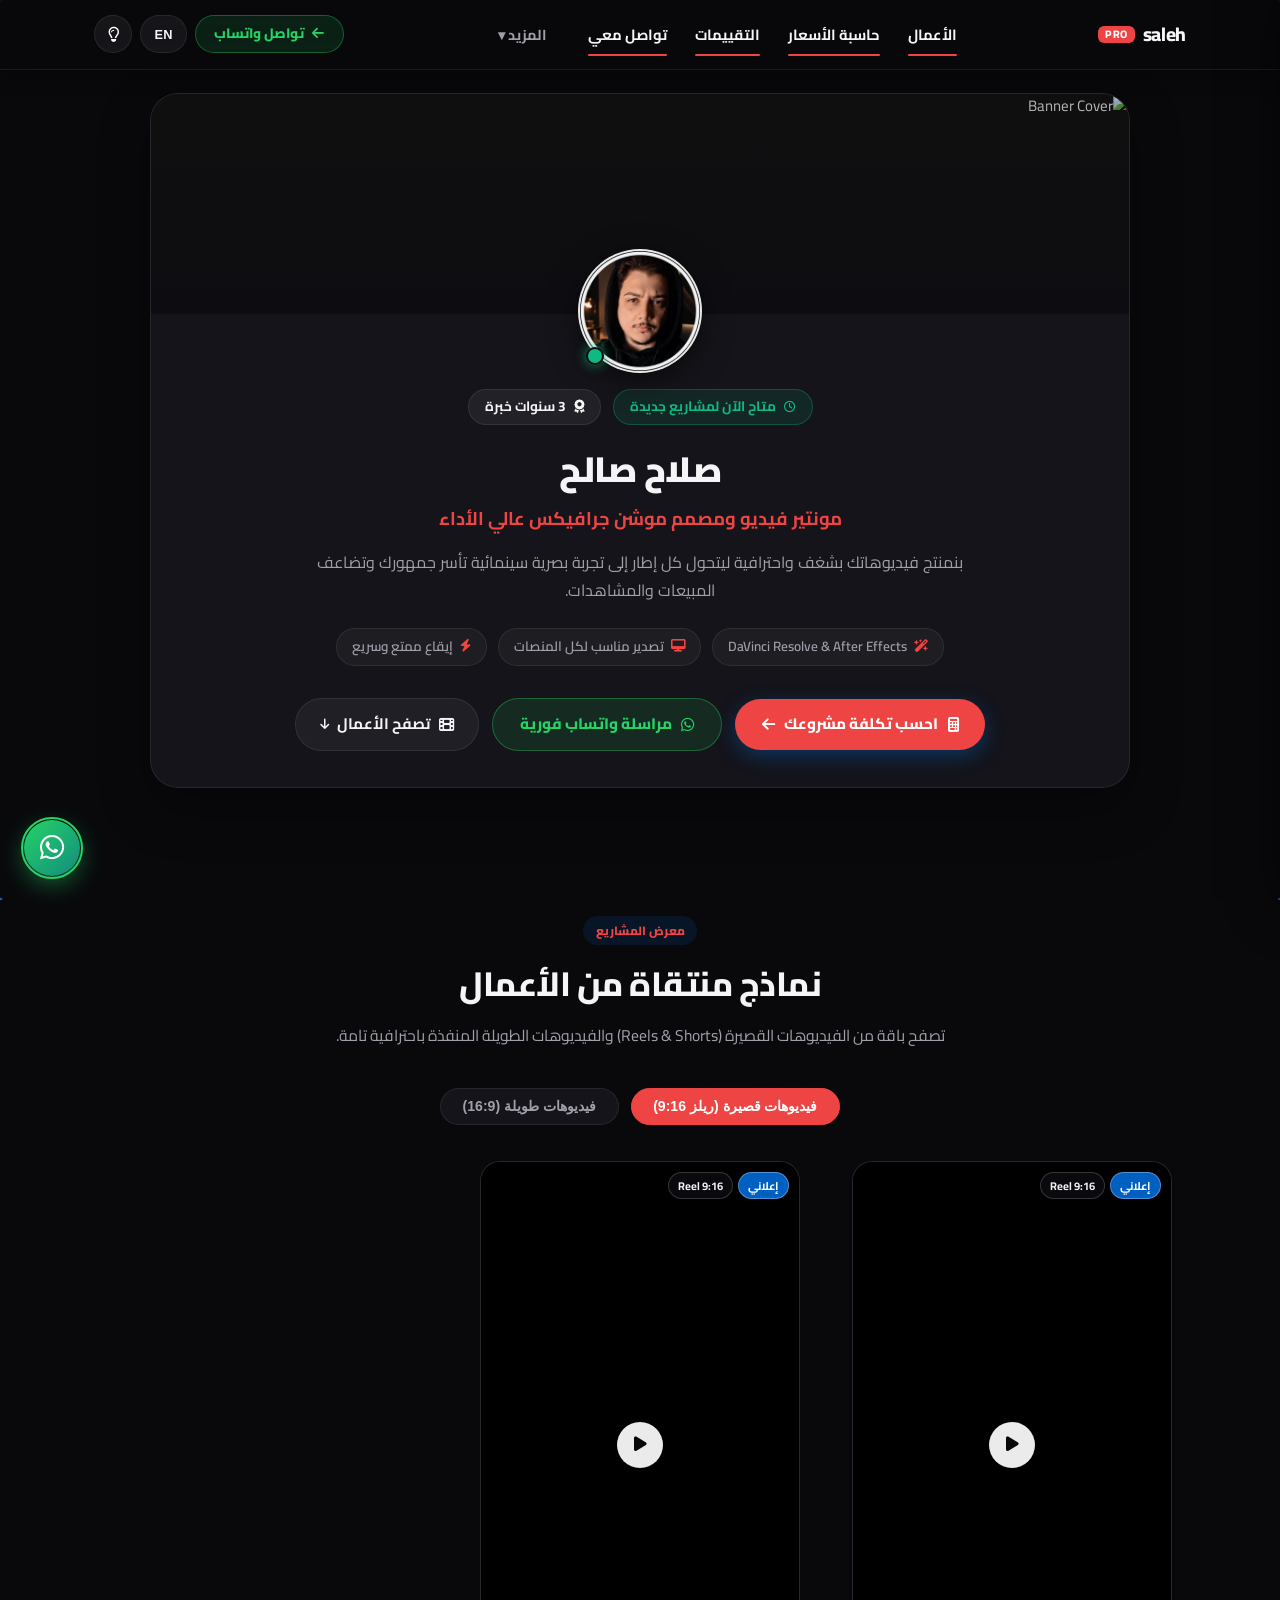
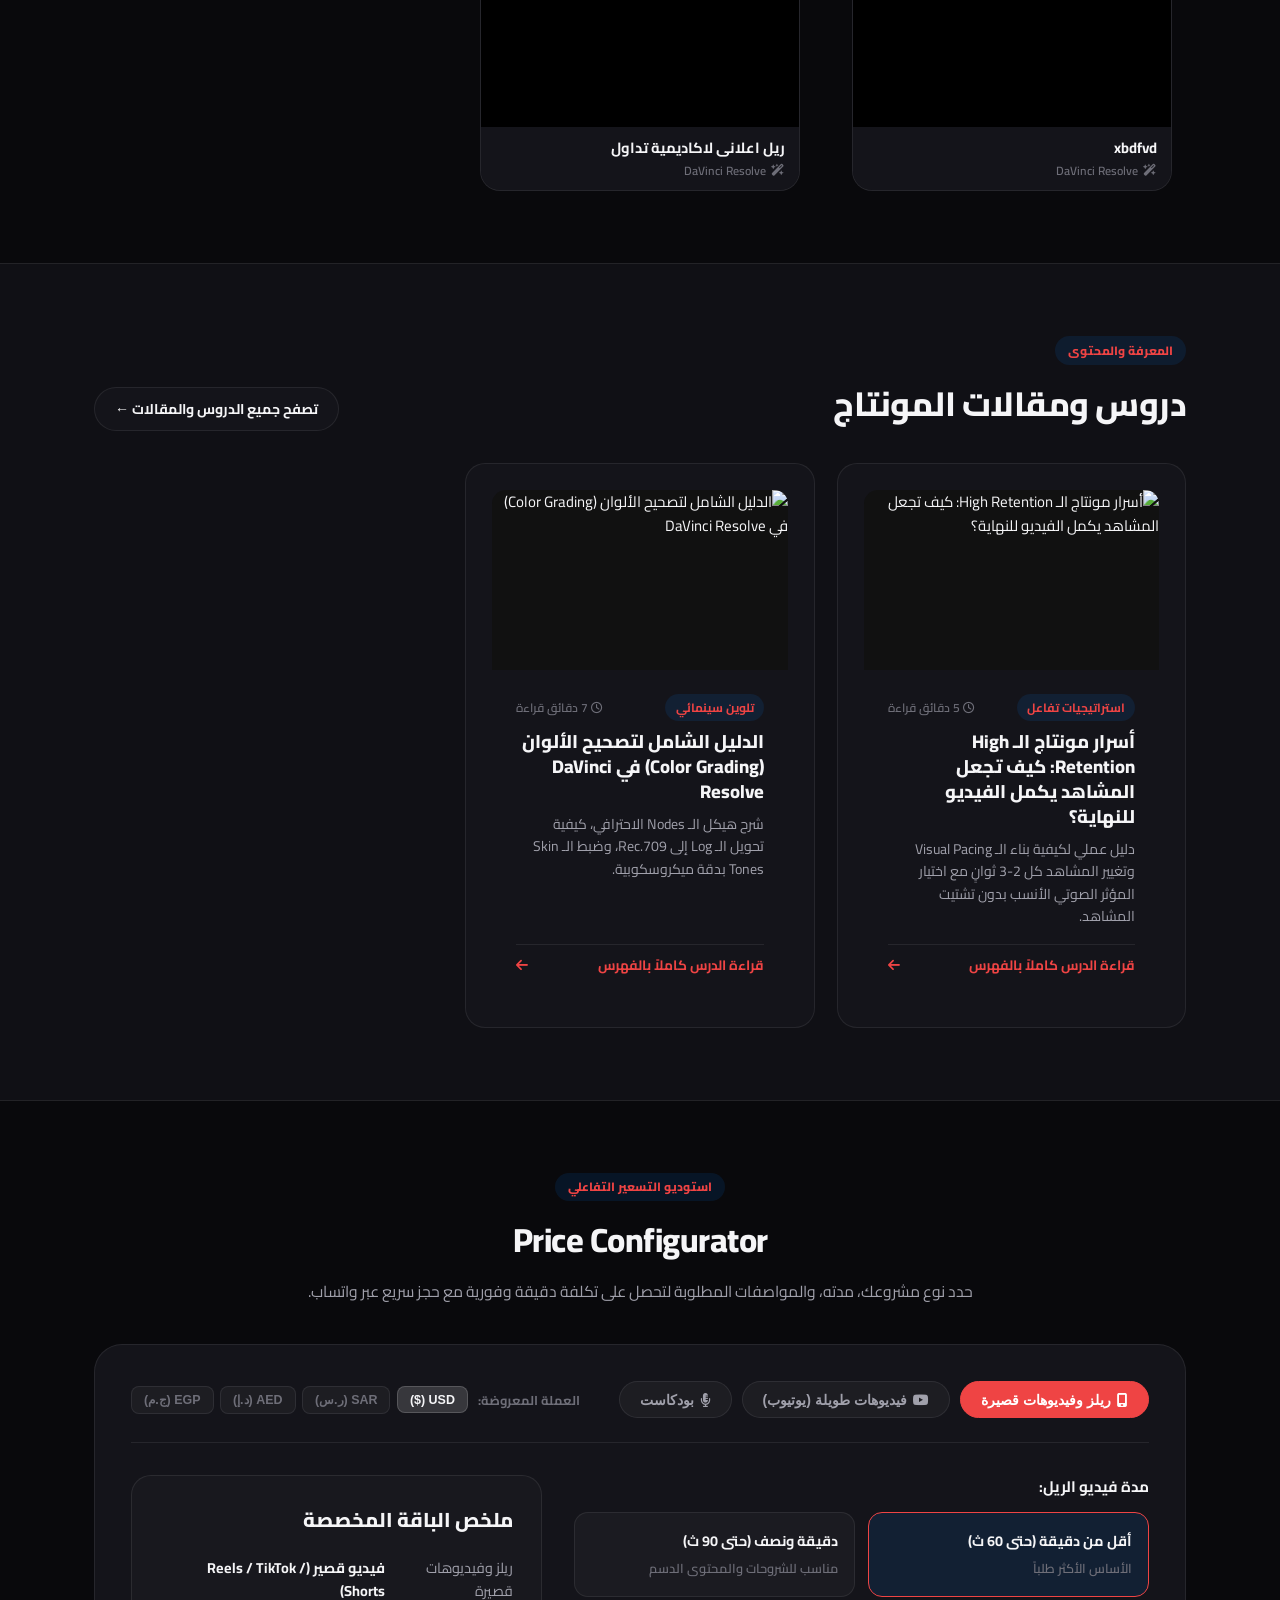
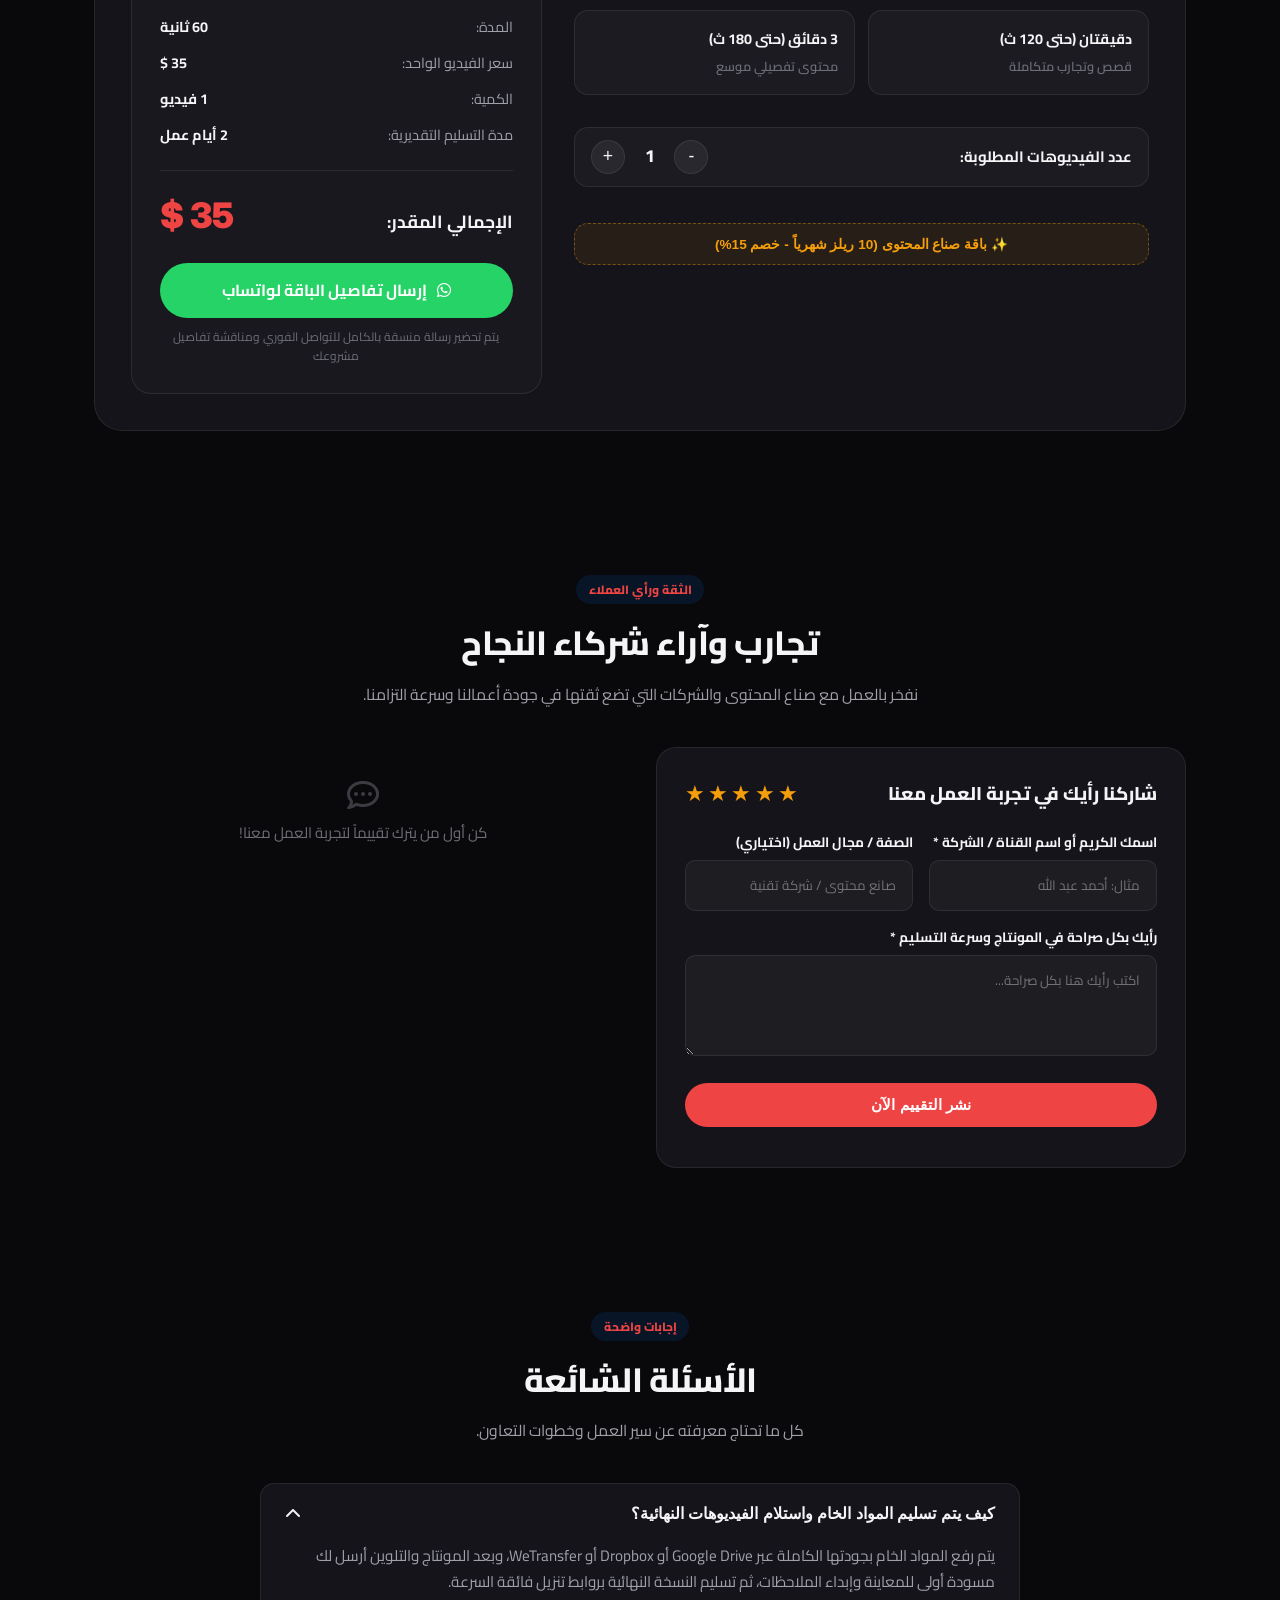
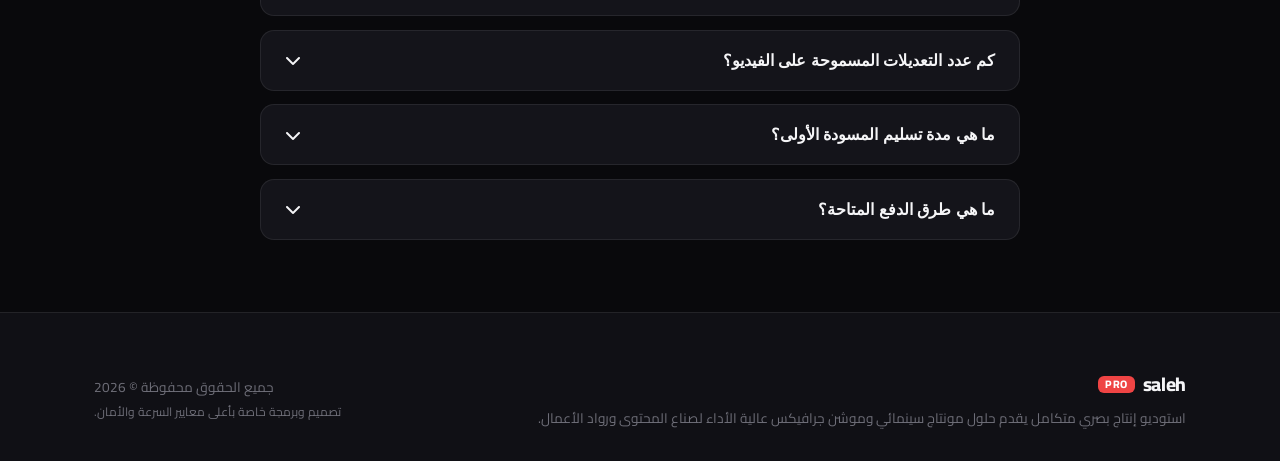
==== commit 0918086e: "chore: update cache buster query string [v20261017_023745]" ====
--- a/index.html
+++ b/index.html
@@ -17,10 +17,10 @@
         rel="stylesheet">
 
     <!-- Stylesheet (Local First for Zero Latency) -->
-    <link rel="stylesheet" href="css/style.css?v=20261017_023628">
+    <link rel="stylesheet" href="css/style.css?v=20261017_023745">
 
     <!-- Configuration & Central Data Store (Synchronous head load for zero-FOUC and instant mobile hydration) -->
-    <script src="js/config.js?v=20261017_023628"></script>
+    <script src="js/config.js?v=20261017_023745"></script>
 
     <!-- Font Awesome Icons 6 -->
     <link rel="stylesheet" href="https://cdnjs.cloudflare.com/ajax/libs/font-awesome/6.5.1/css/all.min.css">
@@ -846,9 +846,9 @@
     </a>
 
     <!-- Scripts -->
-    <script src="js/translations.js?v=20261017_023628"></script>
-    <script src="js/analytics.js?v=20261017_023628"></script>
-    <script src="js/main.js?v=20261017_023628"></script>
+    <script src="js/translations.js?v=20261017_023745"></script>
+    <script src="js/analytics.js?v=20261017_023745"></script>
+    <script src="js/main.js?v=20261017_023745"></script>
 </body>
 
 </html>
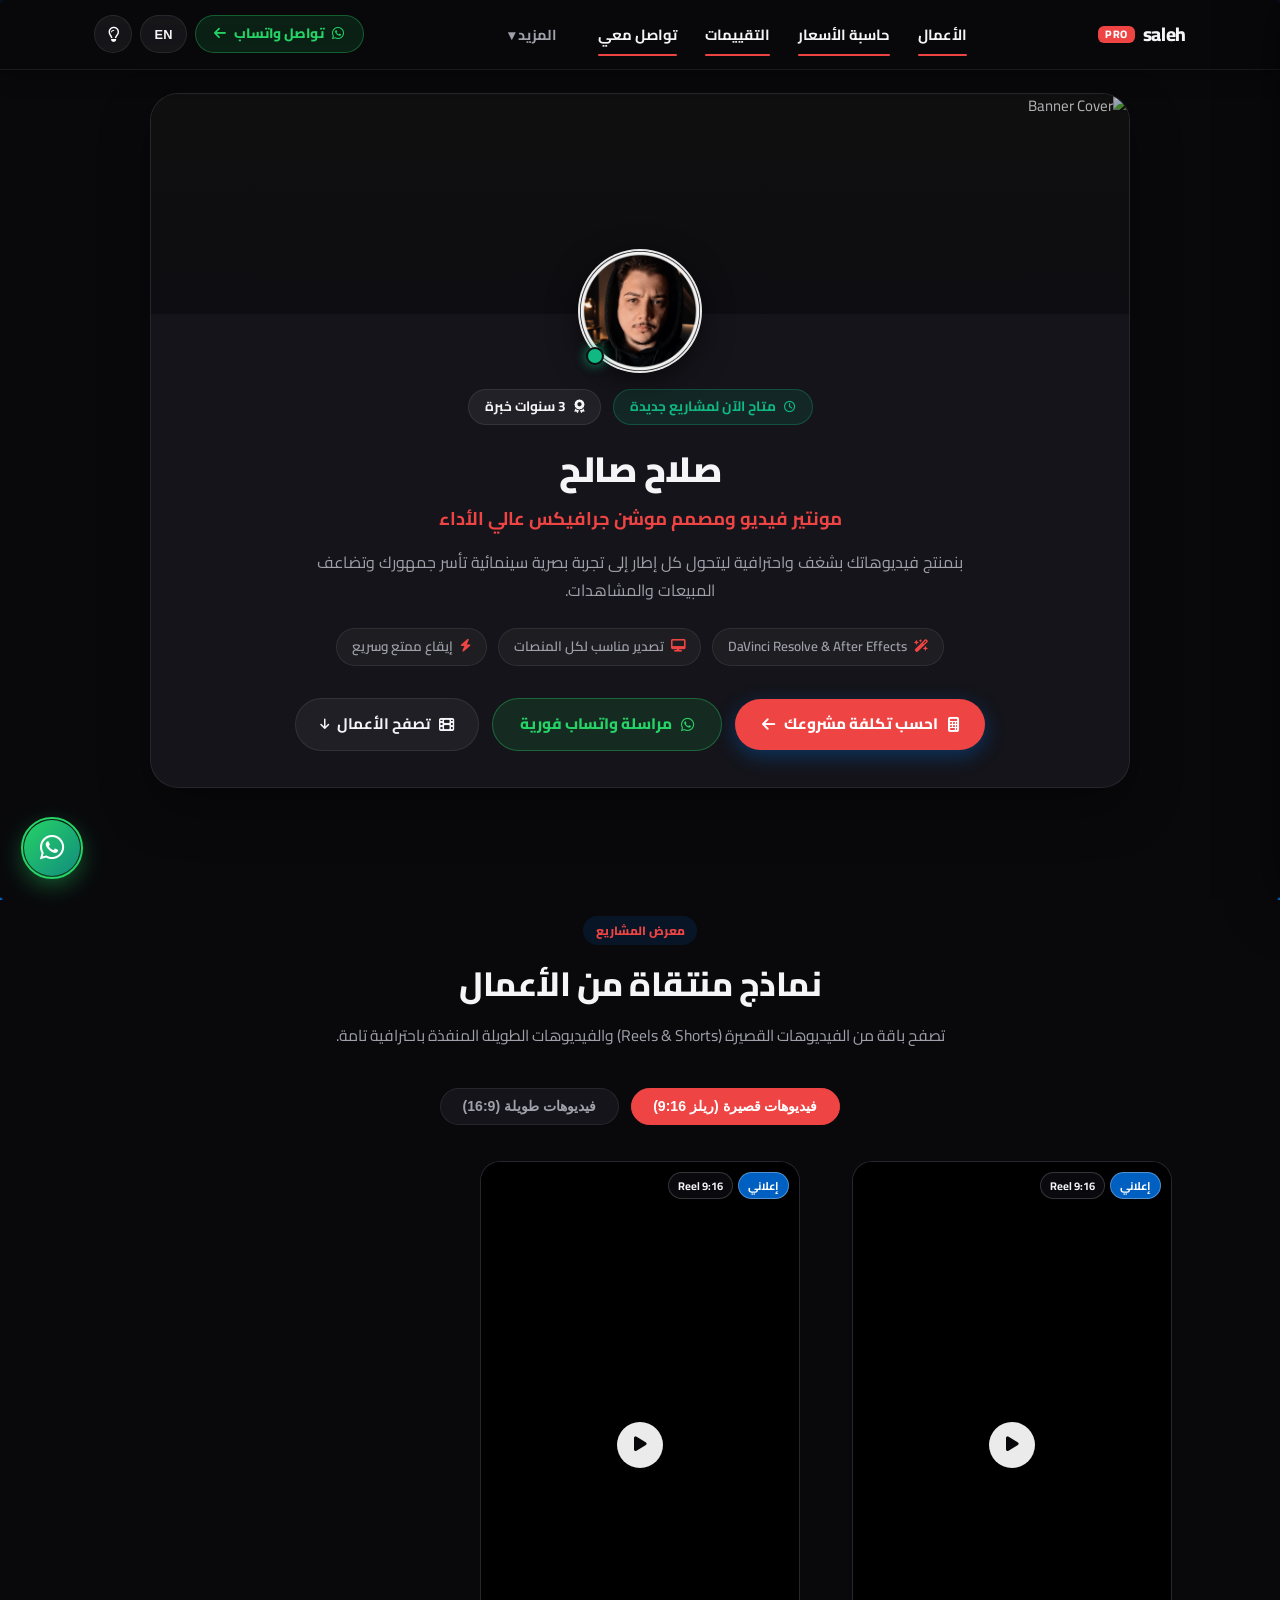
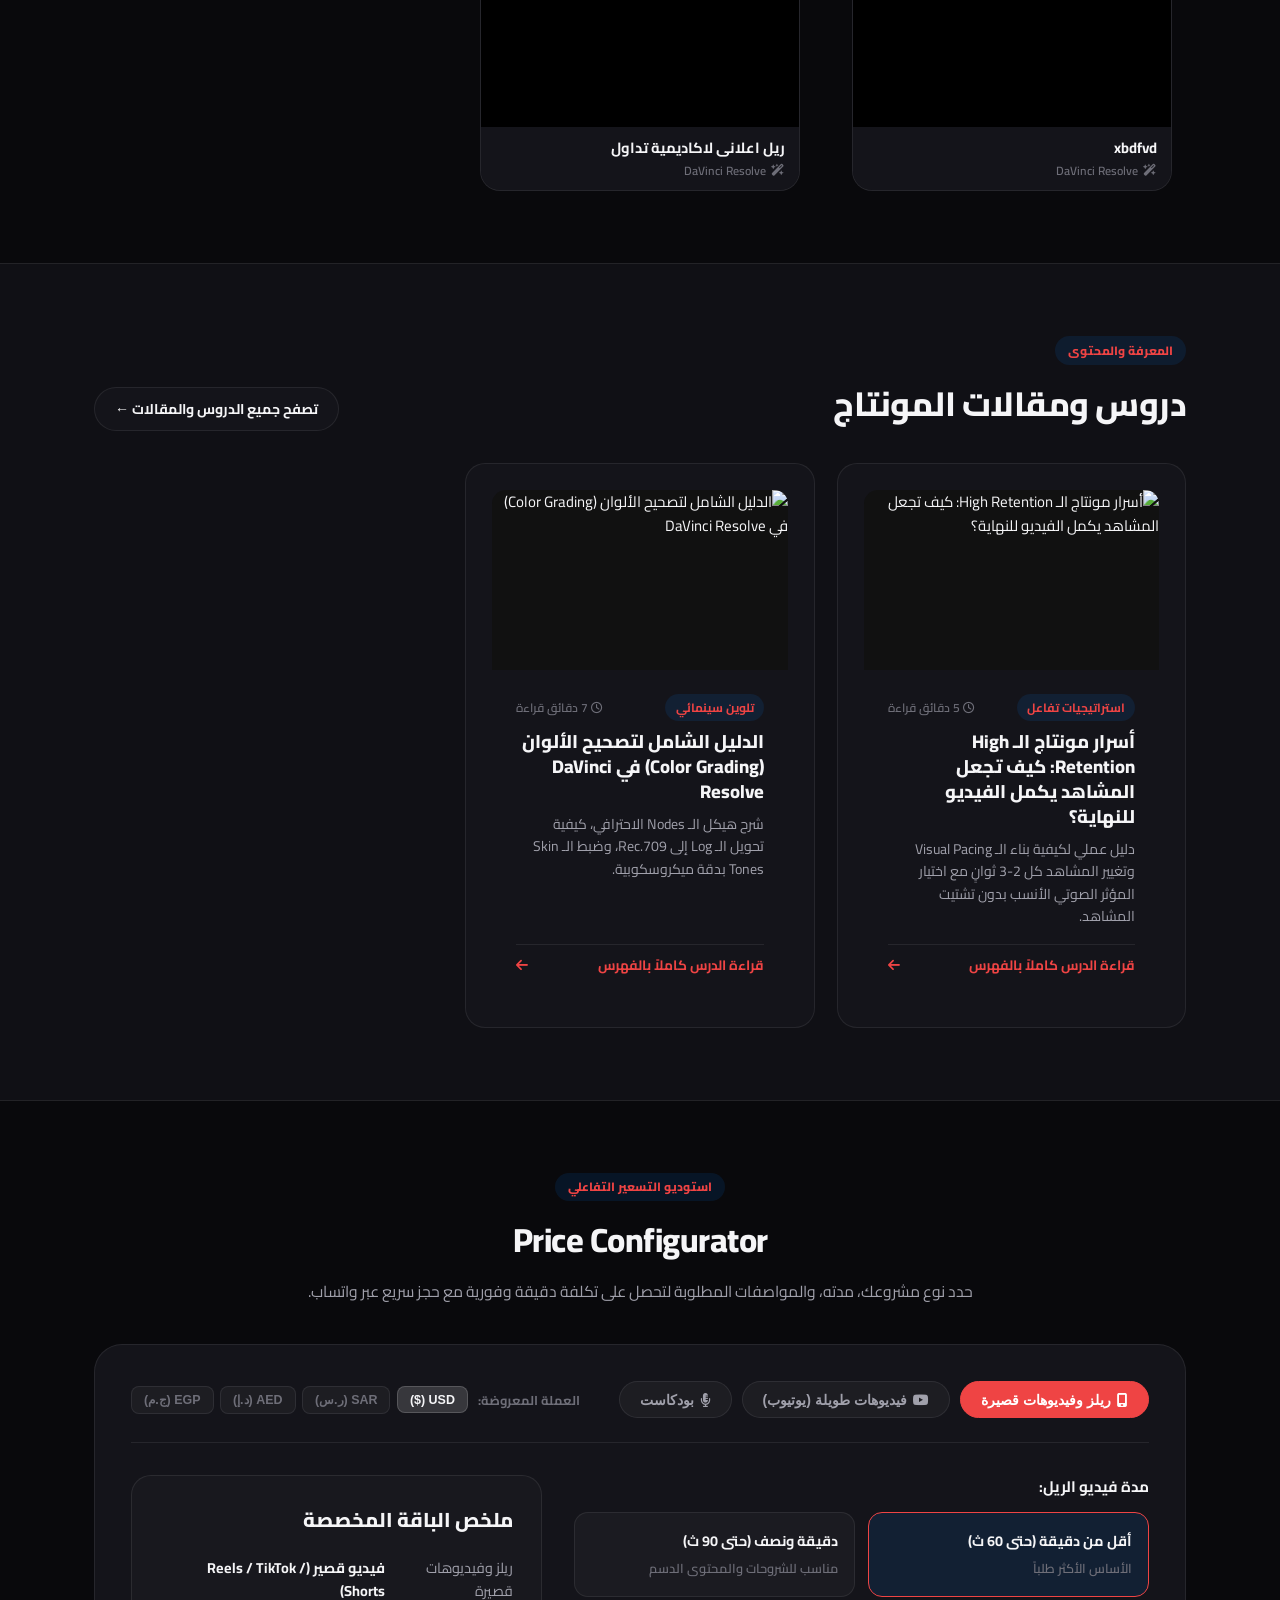
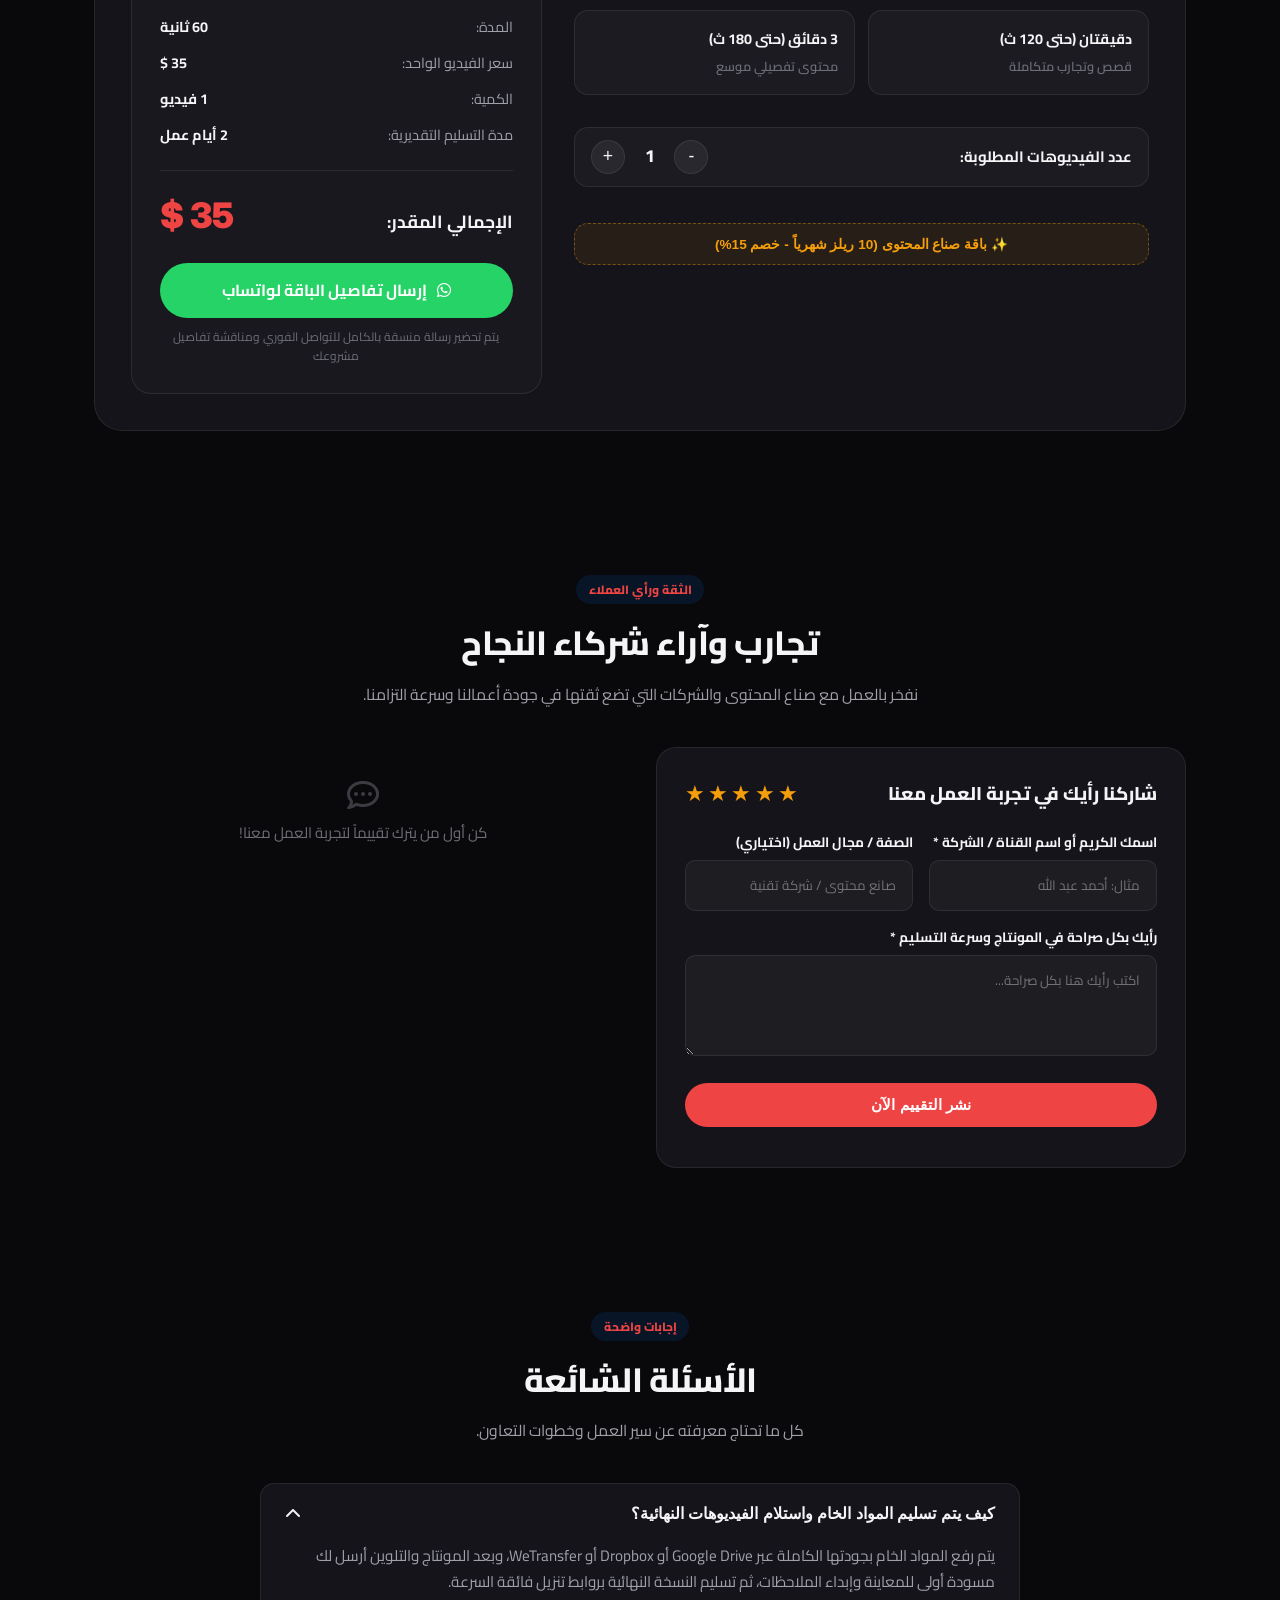
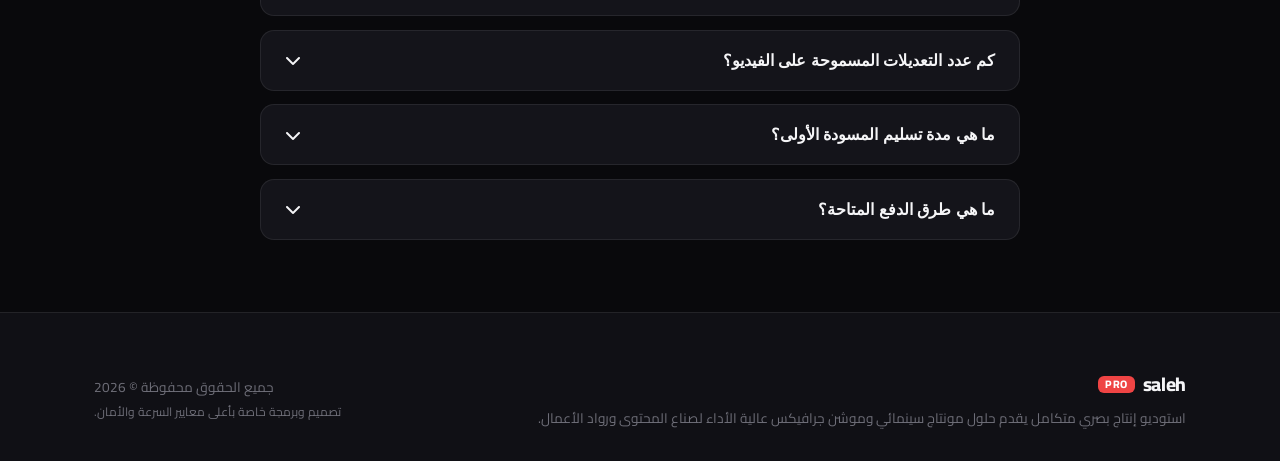
==== commit 32967ed3: "feat: enhance pricing calculator mobile UX, fix event listeners, and modernize top header layout" ====
--- a/index.html
+++ b/index.html
@@ -17,10 +17,10 @@
         rel="stylesheet">
 
     <!-- Stylesheet (Local First for Zero Latency) -->
-    <link rel="stylesheet" href="css/style.css?v=20261017_023745">
+    <link rel="stylesheet" href="css/style.css?v=20261017_025500">
 
     <!-- Configuration & Central Data Store (Synchronous head load for zero-FOUC and instant mobile hydration) -->
-    <script src="js/config.js?v=20261017_023745"></script>
+    <script src="js/config.js?v=20261017_025500"></script>
 
     <!-- Font Awesome Icons 6 -->
     <link rel="stylesheet" href="https://cdnjs.cloudflare.com/ajax/libs/font-awesome/6.5.1/css/all.min.css">
@@ -220,10 +220,11 @@
             </nav>
 
             <div class="nav-controls-capsule">
-                <!-- Direct WhatsApp CTA Pill with Arrow (matching Image 3) -->
-                <a href="https://wa.me/201028076694" target="_blank" rel="noopener noreferrer" class="nav-whatsapp-pill" id="navWaCta">
+                <!-- Direct WhatsApp CTA Pill -->
+                <a href="https://wa.me/201028076694" target="_blank" rel="noopener noreferrer" class="nav-whatsapp-pill" id="navWaCta" title="تواصل واتساب">
+                    <i class="fa-brands fa-whatsapp"></i>
+                    <span data-i18n="nav.whatsappCta">تواصل واتساب</span>
                     <i class="fa-solid fa-arrow-left" id="navWaArrow"></i>
-                    <span data-i18n="nav.whatsappCta">تواصل واتساب</span>
                 </a>
 
                 <!-- Language Toggle -->
@@ -846,9 +847,9 @@
     </a>
 
     <!-- Scripts -->
-    <script src="js/translations.js?v=20261017_023745"></script>
-    <script src="js/analytics.js?v=20261017_023745"></script>
-    <script src="js/main.js?v=20261017_023745"></script>
+    <script src="js/translations.js?v=20261017_025500"></script>
+    <script src="js/analytics.js?v=20261017_025500"></script>
+    <script src="js/main.js?v=20261017_025500"></script>
 </body>
 
 </html>
--- a/css/style.css
+++ b/css/style.css
@@ -1521,6 +1521,59 @@
 .btn-whatsapp-full:hover {
     background: var(--accent-whatsapp-hover);
     transform: translateY(-2px);
+}
+
+/* Light Theme Support for Configurator & Calculator */
+body.theme-light .configurator-card {
+    background: #ffffff;
+    border-color: rgba(0, 0, 0, 0.08);
+    box-shadow: 0 4px 25px rgba(0, 0, 0, 0.04);
+}
+body.theme-light .tab-btn {
+    background: rgba(0, 0, 0, 0.04);
+    border-color: rgba(0, 0, 0, 0.08);
+    color: var(--text-secondary);
+}
+body.theme-light .tab-btn.active {
+    background: var(--apple-blue);
+    color: #ffffff;
+    border-color: var(--apple-blue);
+}
+body.theme-light .currency-btn {
+    background: rgba(0, 0, 0, 0.04);
+    border-color: rgba(0, 0, 0, 0.08);
+    color: var(--text-secondary);
+}
+body.theme-light .currency-btn.active {
+    background: var(--apple-blue);
+    color: #ffffff;
+    border-color: var(--apple-blue);
+}
+body.theme-light .pill-card-inner {
+    background: rgba(0, 0, 0, 0.02);
+    border-color: rgba(0, 0, 0, 0.08);
+}
+body.theme-light .radio-pill-card input:checked + .pill-card-inner {
+    background: rgba(0, 113, 227, 0.08);
+    border-color: var(--apple-blue);
+}
+body.theme-light .stepper-row {
+    background: rgba(0, 0, 0, 0.02);
+    border-color: rgba(0, 0, 0, 0.08);
+}
+body.theme-light .stepper-btn {
+    background: rgba(0, 0, 0, 0.05);
+    border-color: rgba(0, 0, 0, 0.1);
+    color: var(--text-primary);
+}
+body.theme-light .deal-banner-btn {
+    background: rgba(245, 158, 11, 0.1);
+    border-color: rgba(245, 158, 11, 0.5);
+    color: #b45309;
+}
+body.theme-light .config-summary-card {
+    background: #f8fafc;
+    border-color: rgba(0, 0, 0, 0.08);
 }
 
 /* ==========================================================================
@@ -2219,7 +2272,126 @@
         font-size: 0.95rem !important;
     }
     .metrics-row-grid { grid-template-columns: 1fr 1fr; gap: 0.75rem; }
-    .pills-radio-grid { grid-template-columns: 1fr; }
+    
+    /* Calculator Configurator Mobile Responsive Suite */
+    .configurator-card {
+        padding: 1.25rem 0.85rem !important;
+        border-radius: var(--radius-lg) !important;
+    }
+    .config-header-row {
+        flex-direction: column !important;
+        align-items: stretch !important;
+        gap: 0.85rem !important;
+        margin-bottom: 1.25rem !important;
+        padding-bottom: 1rem !important;
+    }
+    .config-tabs {
+        display: grid !important;
+        grid-template-columns: repeat(3, 1fr) !important;
+        gap: 0.35rem !important;
+        width: 100% !important;
+    }
+    .tab-btn {
+        padding: 0.55rem 0.2rem !important;
+        font-size: 0.74rem !important;
+        text-align: center !important;
+        justify-content: center !important;
+        flex-direction: column !important;
+        gap: 0.25rem !important;
+        border-radius: 10px !important;
+        white-space: normal !important;
+        line-height: 1.25 !important;
+    }
+    .tab-btn i {
+        font-size: 0.95rem !important;
+    }
+    .currency-switcher {
+        width: 100% !important;
+        display: flex !important;
+        align-items: center !important;
+        justify-content: space-between !important;
+        gap: 0.25rem !important;
+    }
+    .currency-switcher span {
+        font-size: 0.75rem !important;
+        white-space: nowrap !important;
+    }
+    .currency-btn {
+        flex: 1 !important;
+        text-align: center !important;
+        padding: 0.45rem 0.15rem !important;
+        font-size: 0.72rem !important;
+        border-radius: 6px !important;
+    }
+    .pills-radio-grid {
+        grid-template-columns: 1fr !important;
+        gap: 0.55rem !important;
+    }
+    .pill-card-inner {
+        padding: 0.75rem 0.85rem !important;
+        border-radius: var(--radius-md) !important;
+    }
+    .pill-title {
+        font-size: 0.86rem !important;
+        margin-bottom: 0.15rem !important;
+    }
+    .pill-rate {
+        font-size: 0.75rem !important;
+        line-height: 1.35 !important;
+    }
+    .stepper-row {
+        padding: 0.7rem 0.85rem !important;
+        font-size: 0.85rem !important;
+    }
+    .stepper-btn {
+        width: 38px !important;
+        height: 38px !important;
+        font-size: 1.15rem !important;
+    }
+    .stepper-count {
+        font-size: 1.15rem !important;
+        min-width: 28px !important;
+    }
+    .deal-banner-btn {
+        font-size: 0.78rem !important;
+        padding: 0.65rem 0.75rem !important;
+        line-height: 1.35 !important;
+    }
+    .config-summary-card {
+        padding: 1.25rem 0.9rem !important;
+        border-radius: var(--radius-md) !important;
+    }
+    .summary-heading {
+        font-size: 1.1rem !important;
+        margin-bottom: 0.85rem !important;
+    }
+    .summary-rows {
+        gap: 0.55rem !important;
+        margin-bottom: 1rem !important;
+    }
+    .s-row {
+        font-size: 0.82rem !important;
+        gap: 0.5rem !important;
+    }
+    .s-row strong {
+        font-size: 0.85rem !important;
+        text-align: end !important;
+    }
+    .s-total-row {
+        padding-top: 0.75rem !important;
+    }
+    .s-total-row span {
+        font-size: 0.95rem !important;
+    }
+    .total-price-large {
+        font-size: 1.85rem !important;
+    }
+    .btn-whatsapp-full {
+        font-size: 0.88rem !important;
+        padding: 0.85rem 0.75rem !important;
+        white-space: normal !important;
+        text-align: center !important;
+    }
     .summary-card { padding: 1.25rem; }
     .lightbox-modal { padding: 0.5rem; }
     .lightbox-content-box {
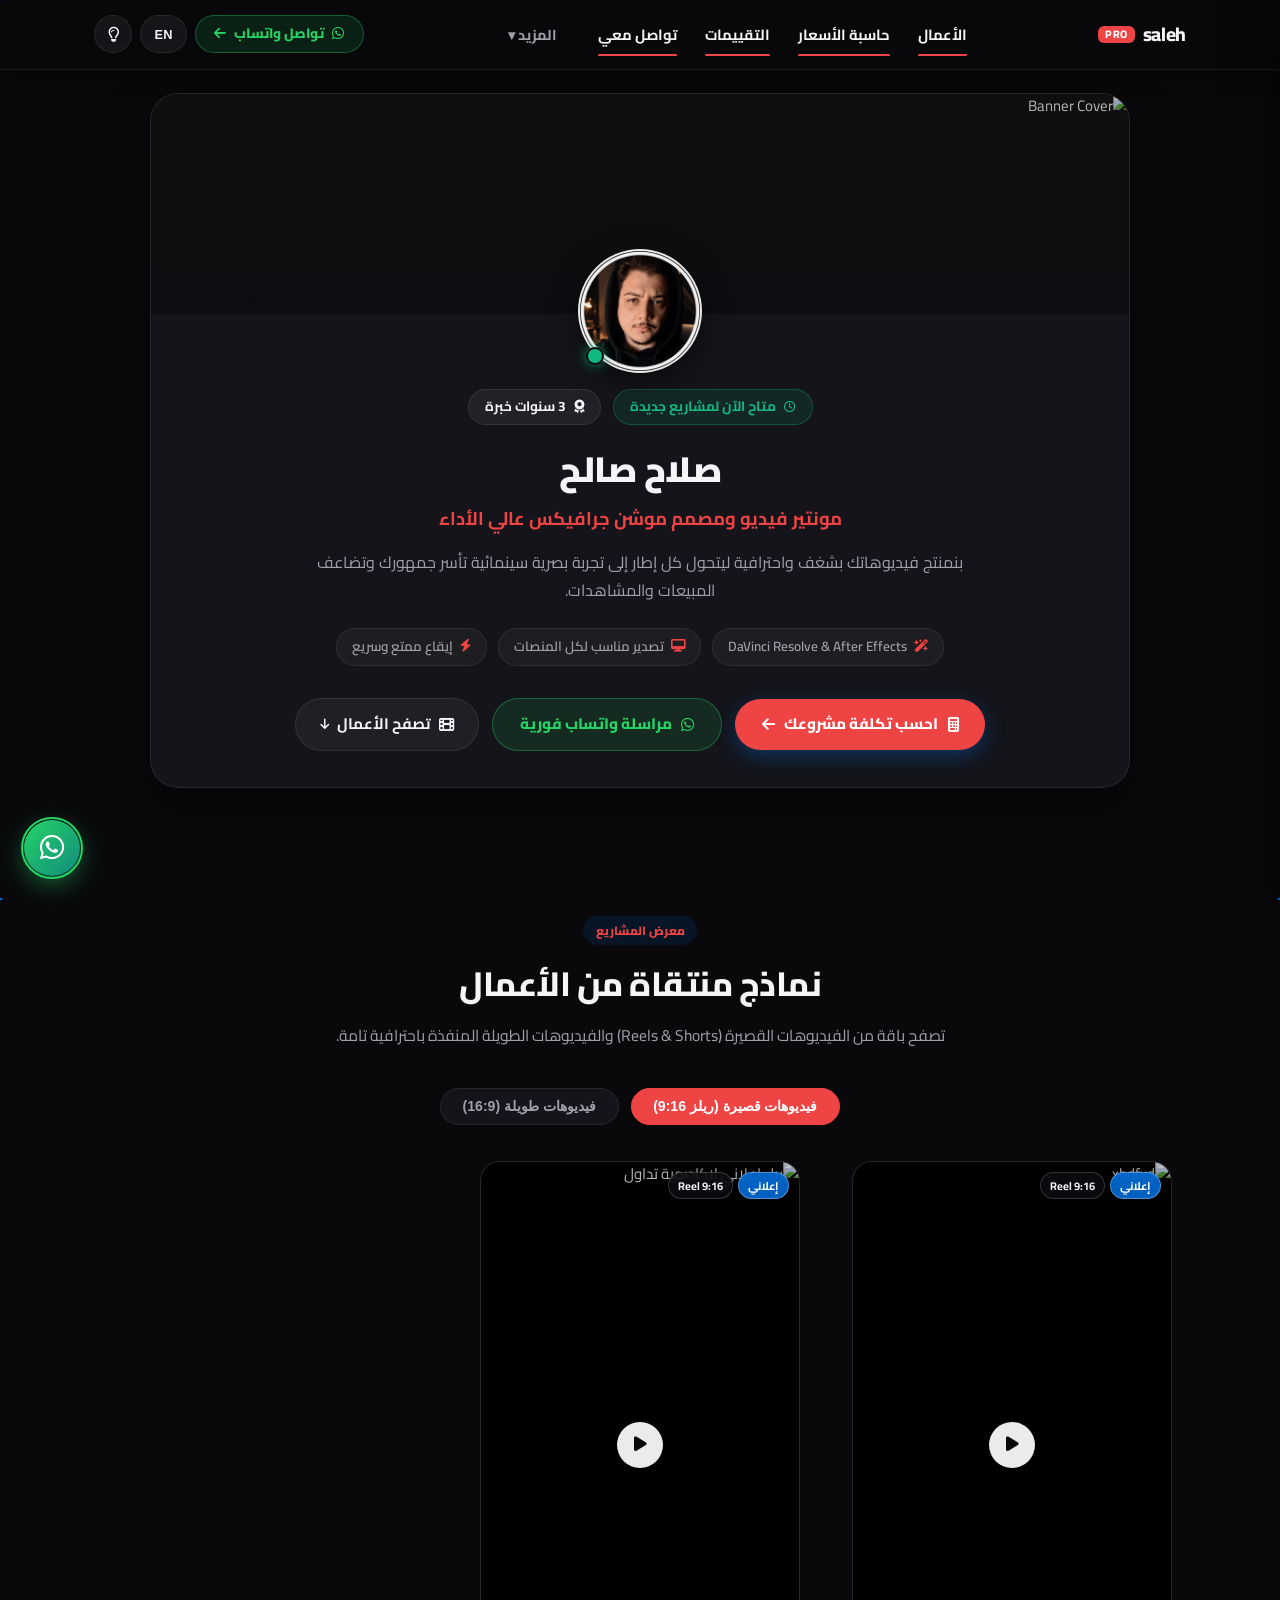
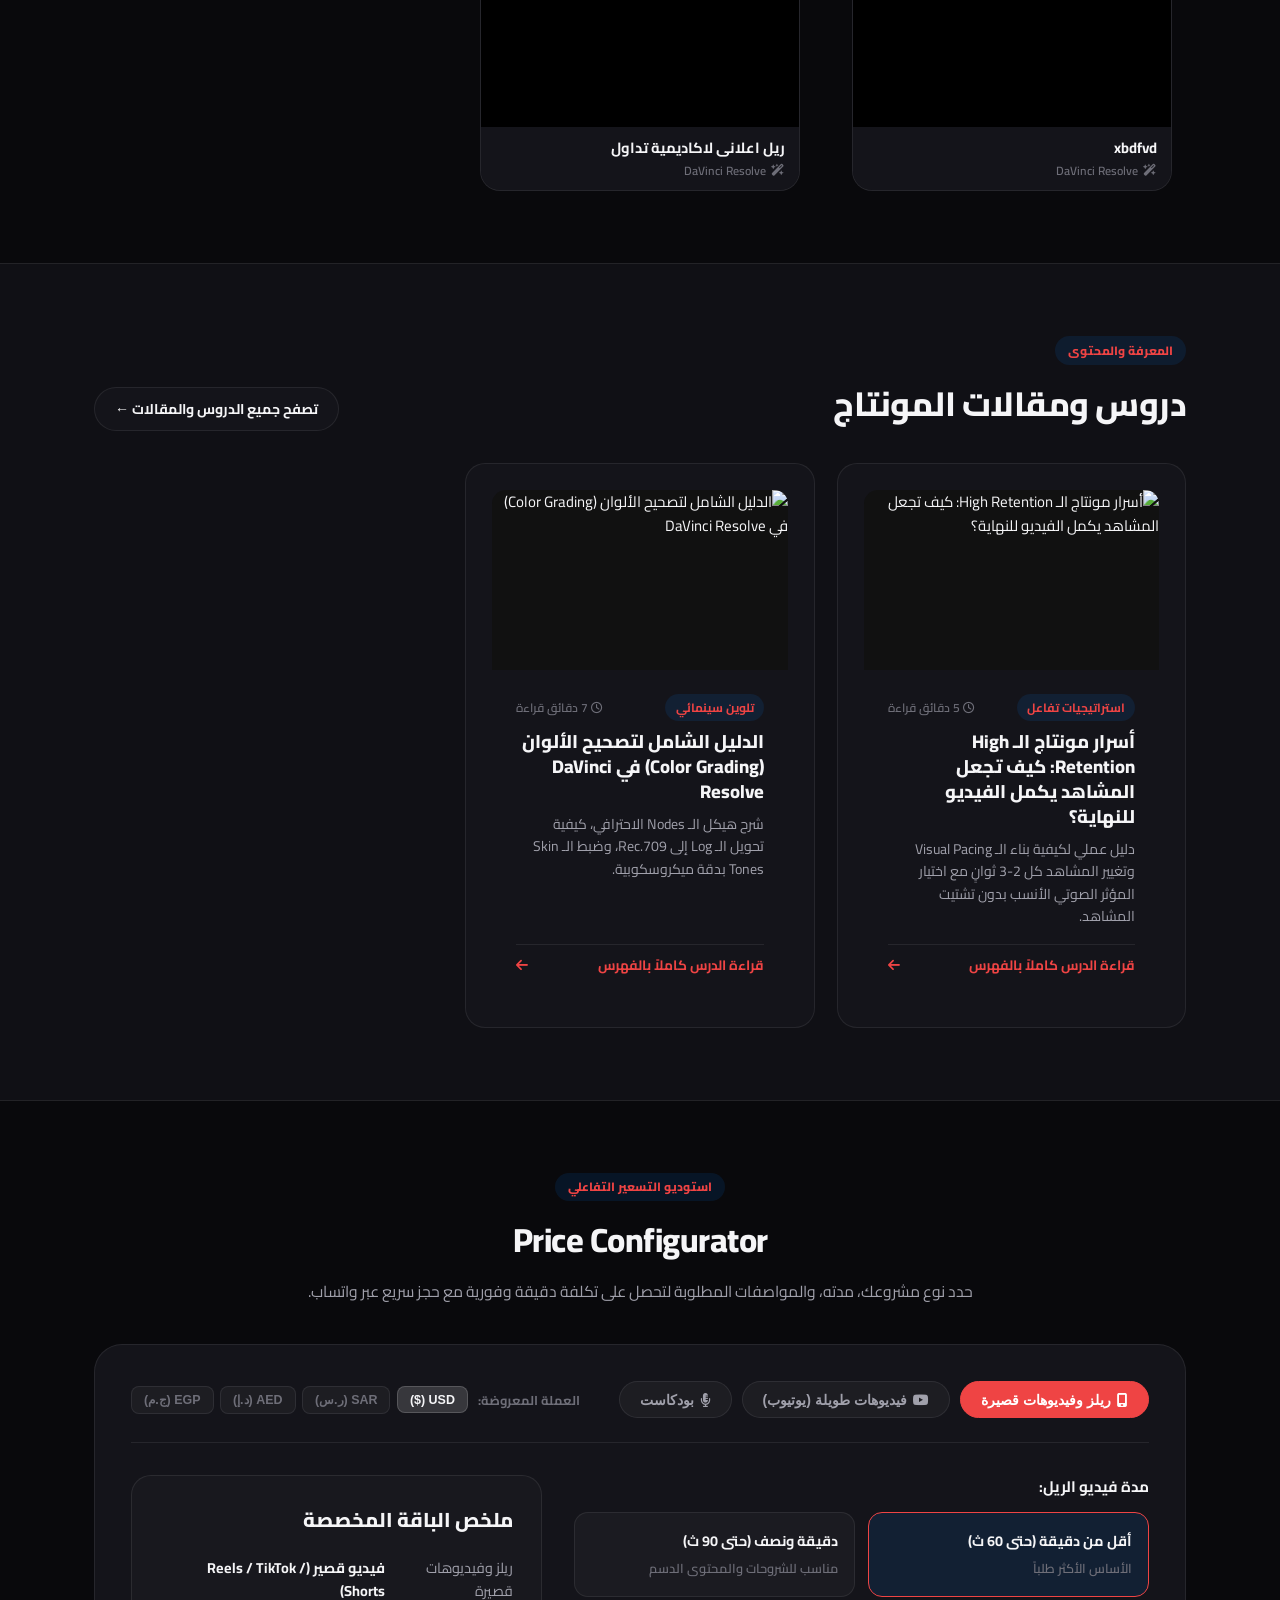
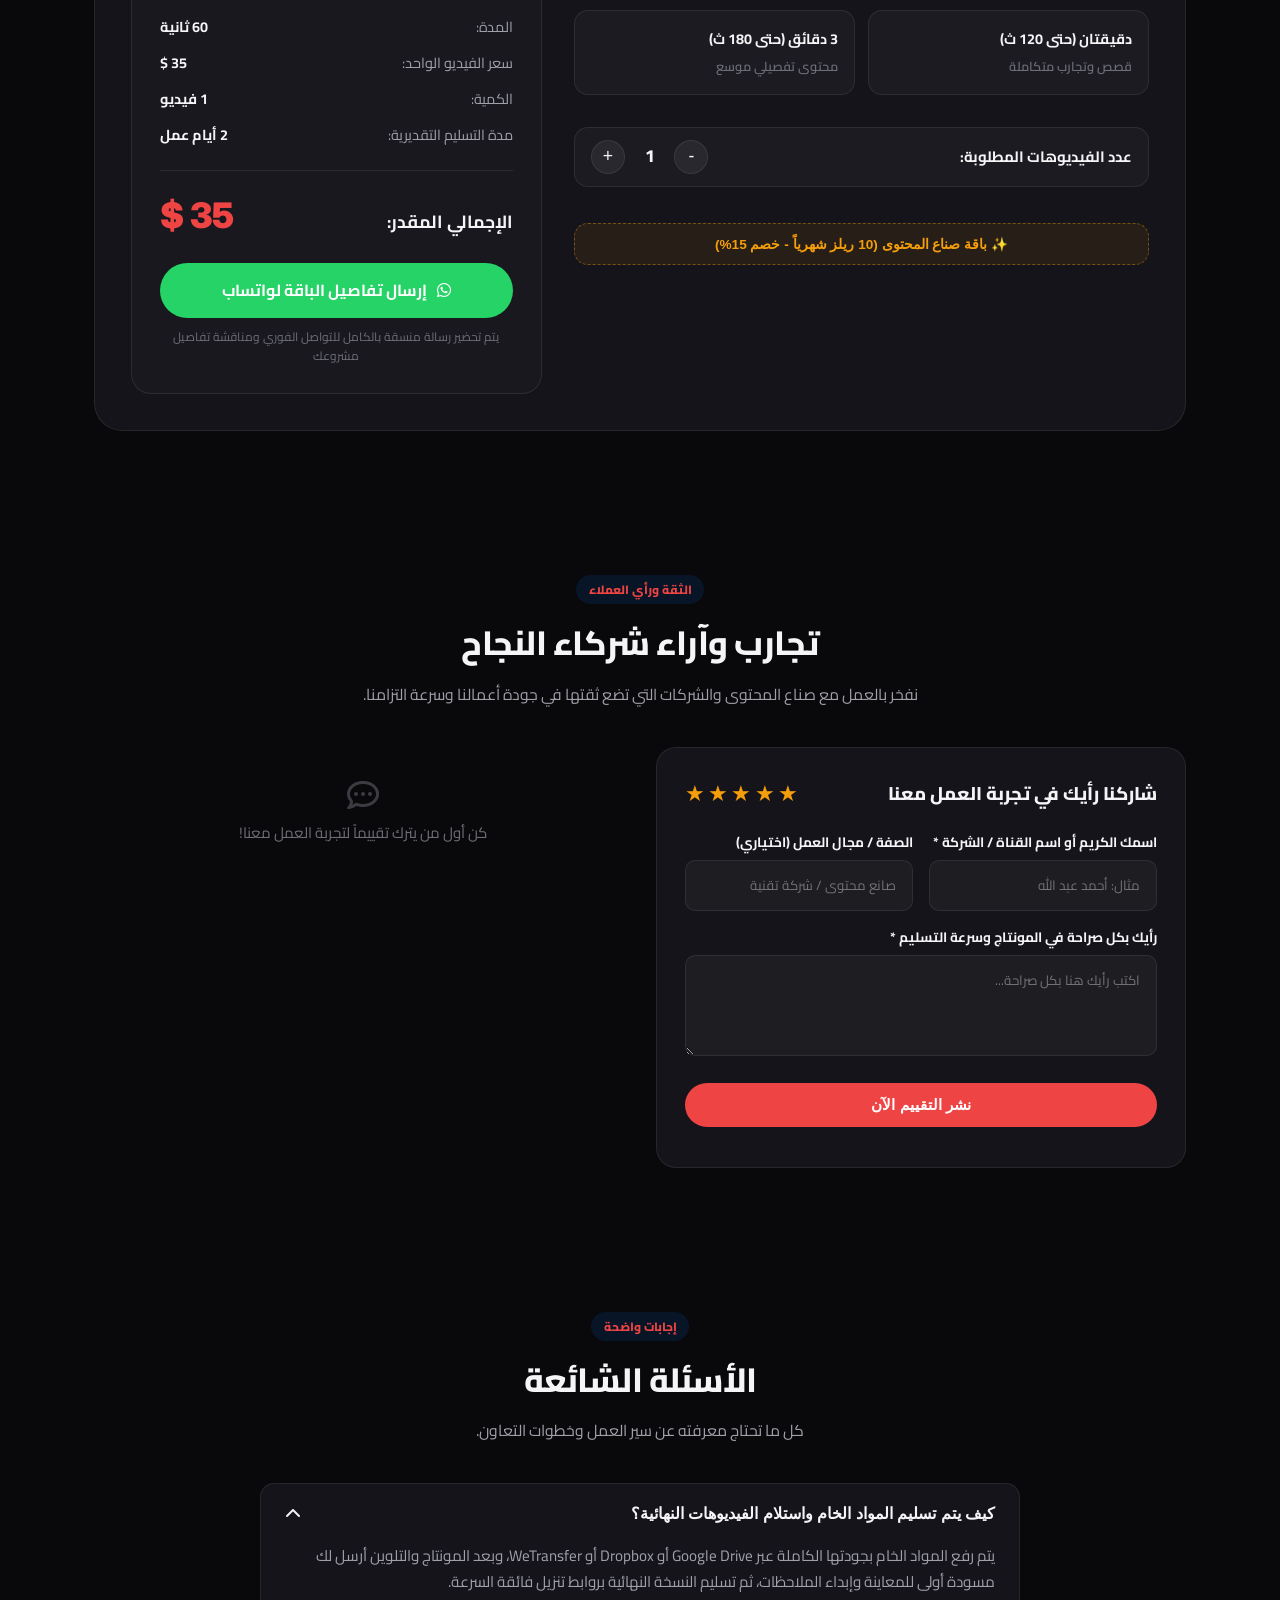
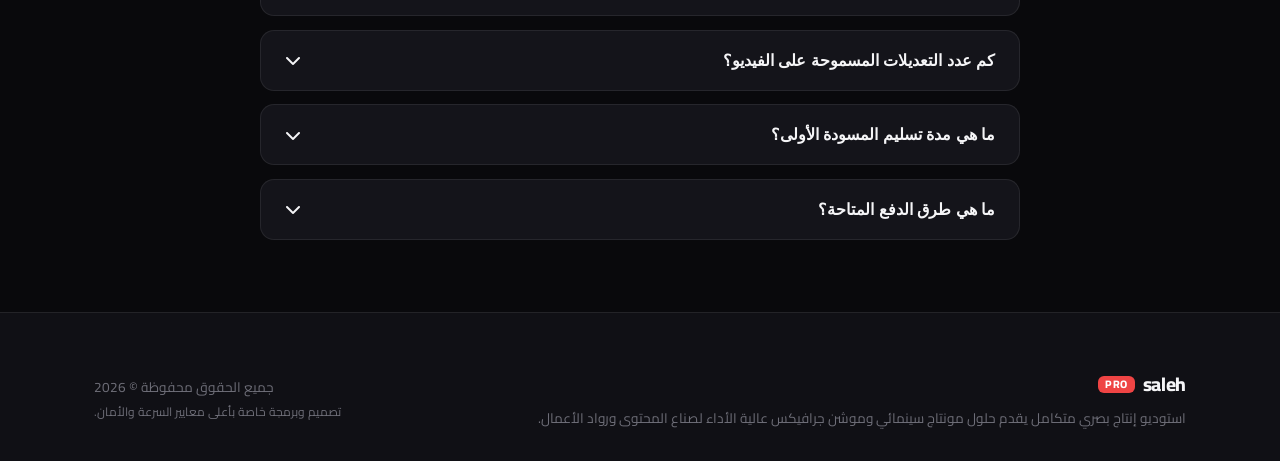
==== commit 51f4730f: "chore: update cache buster query string [v20261017_030541]" ====
--- a/index.html
+++ b/index.html
@@ -17,10 +17,10 @@
         rel="stylesheet">
 
     <!-- Stylesheet (Local First for Zero Latency) -->
-    <link rel="stylesheet" href="css/style.css?v=20261017_025500">
+    <link rel="stylesheet" href="css/style.css?v=20261017_030541">
 
     <!-- Configuration & Central Data Store (Synchronous head load for zero-FOUC and instant mobile hydration) -->
-    <script src="js/config.js?v=20261017_025500"></script>
+    <script src="js/config.js?v=20261017_030541"></script>
 
     <!-- Font Awesome Icons 6 -->
     <link rel="stylesheet" href="https://cdnjs.cloudflare.com/ajax/libs/font-awesome/6.5.1/css/all.min.css">
@@ -847,9 +847,9 @@
     </a>
 
     <!-- Scripts -->
-    <script src="js/translations.js?v=20261017_025500"></script>
-    <script src="js/analytics.js?v=20261017_025500"></script>
-    <script src="js/main.js?v=20261017_025500"></script>
+    <script src="js/translations.js?v=20261017_030541"></script>
+    <script src="js/analytics.js?v=20261017_030541"></script>
+    <script src="js/main.js?v=20261017_030541"></script>
 </body>
 
 </html>
